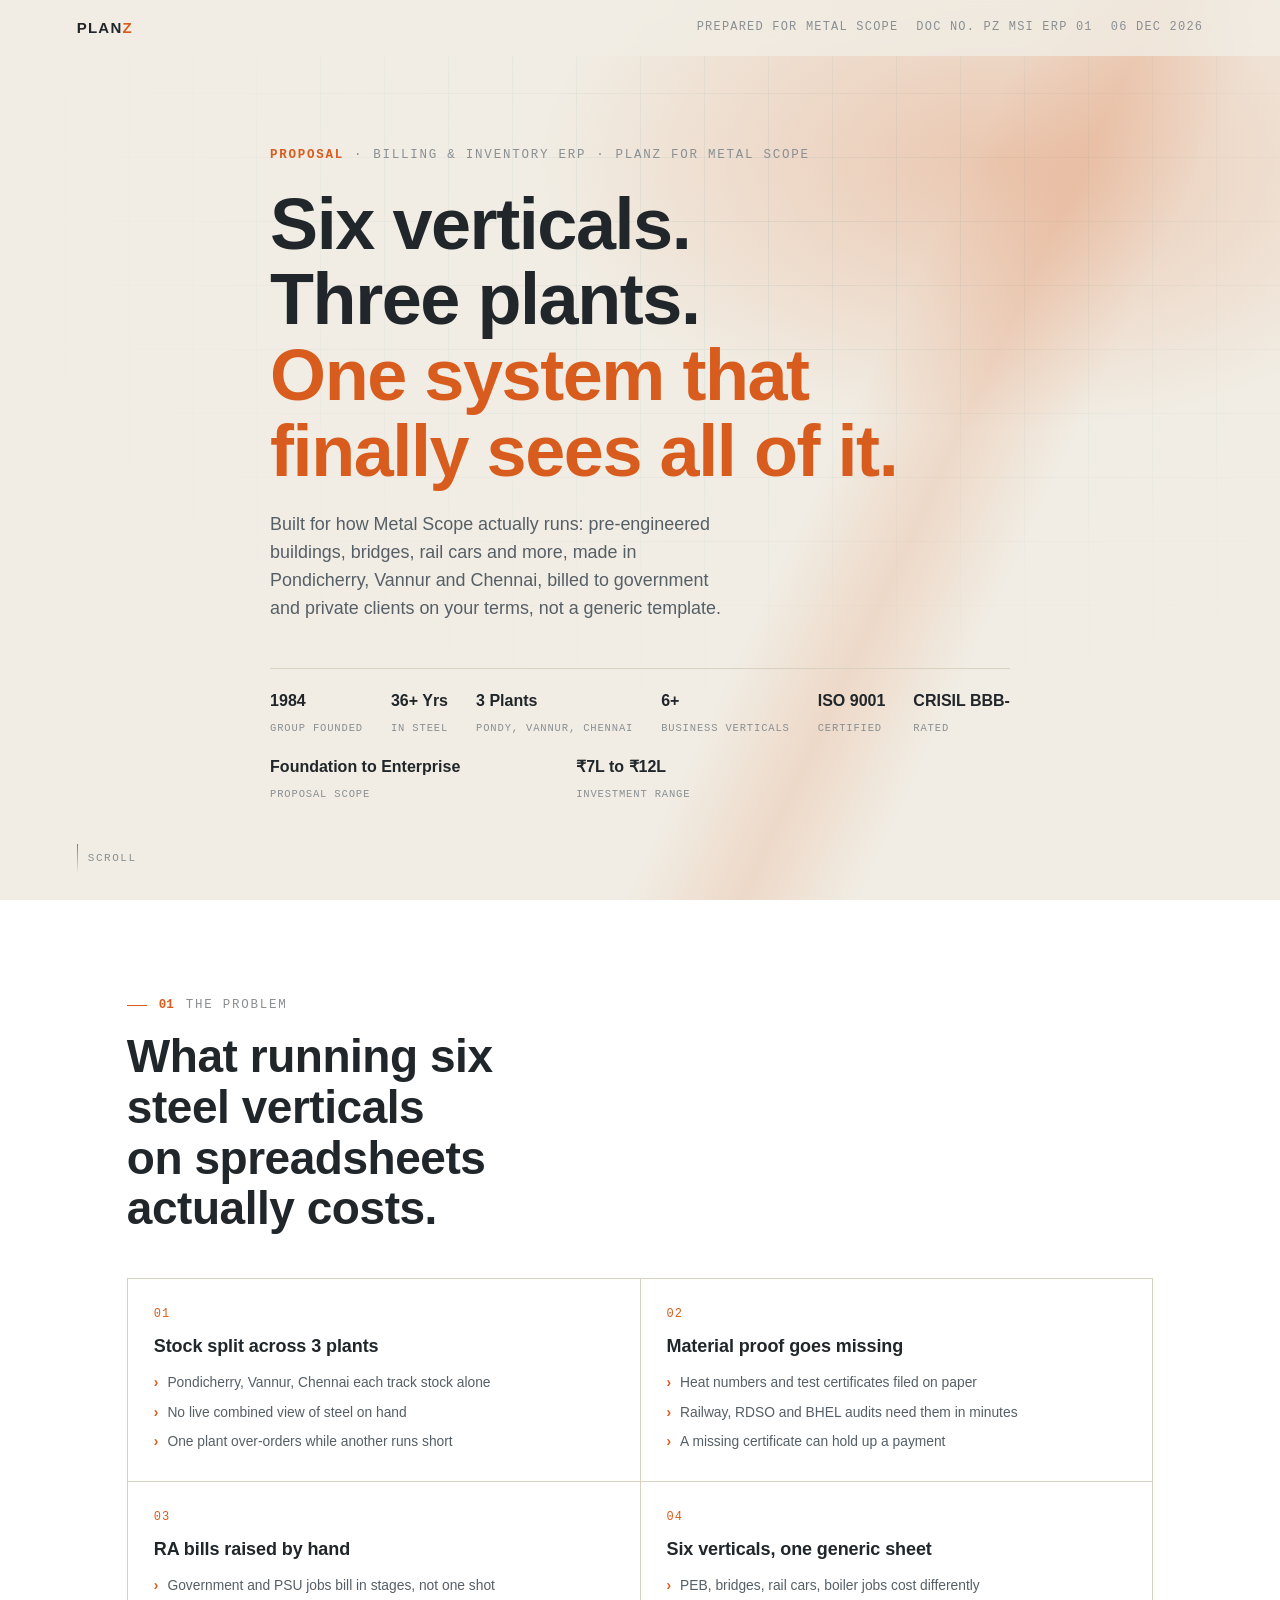
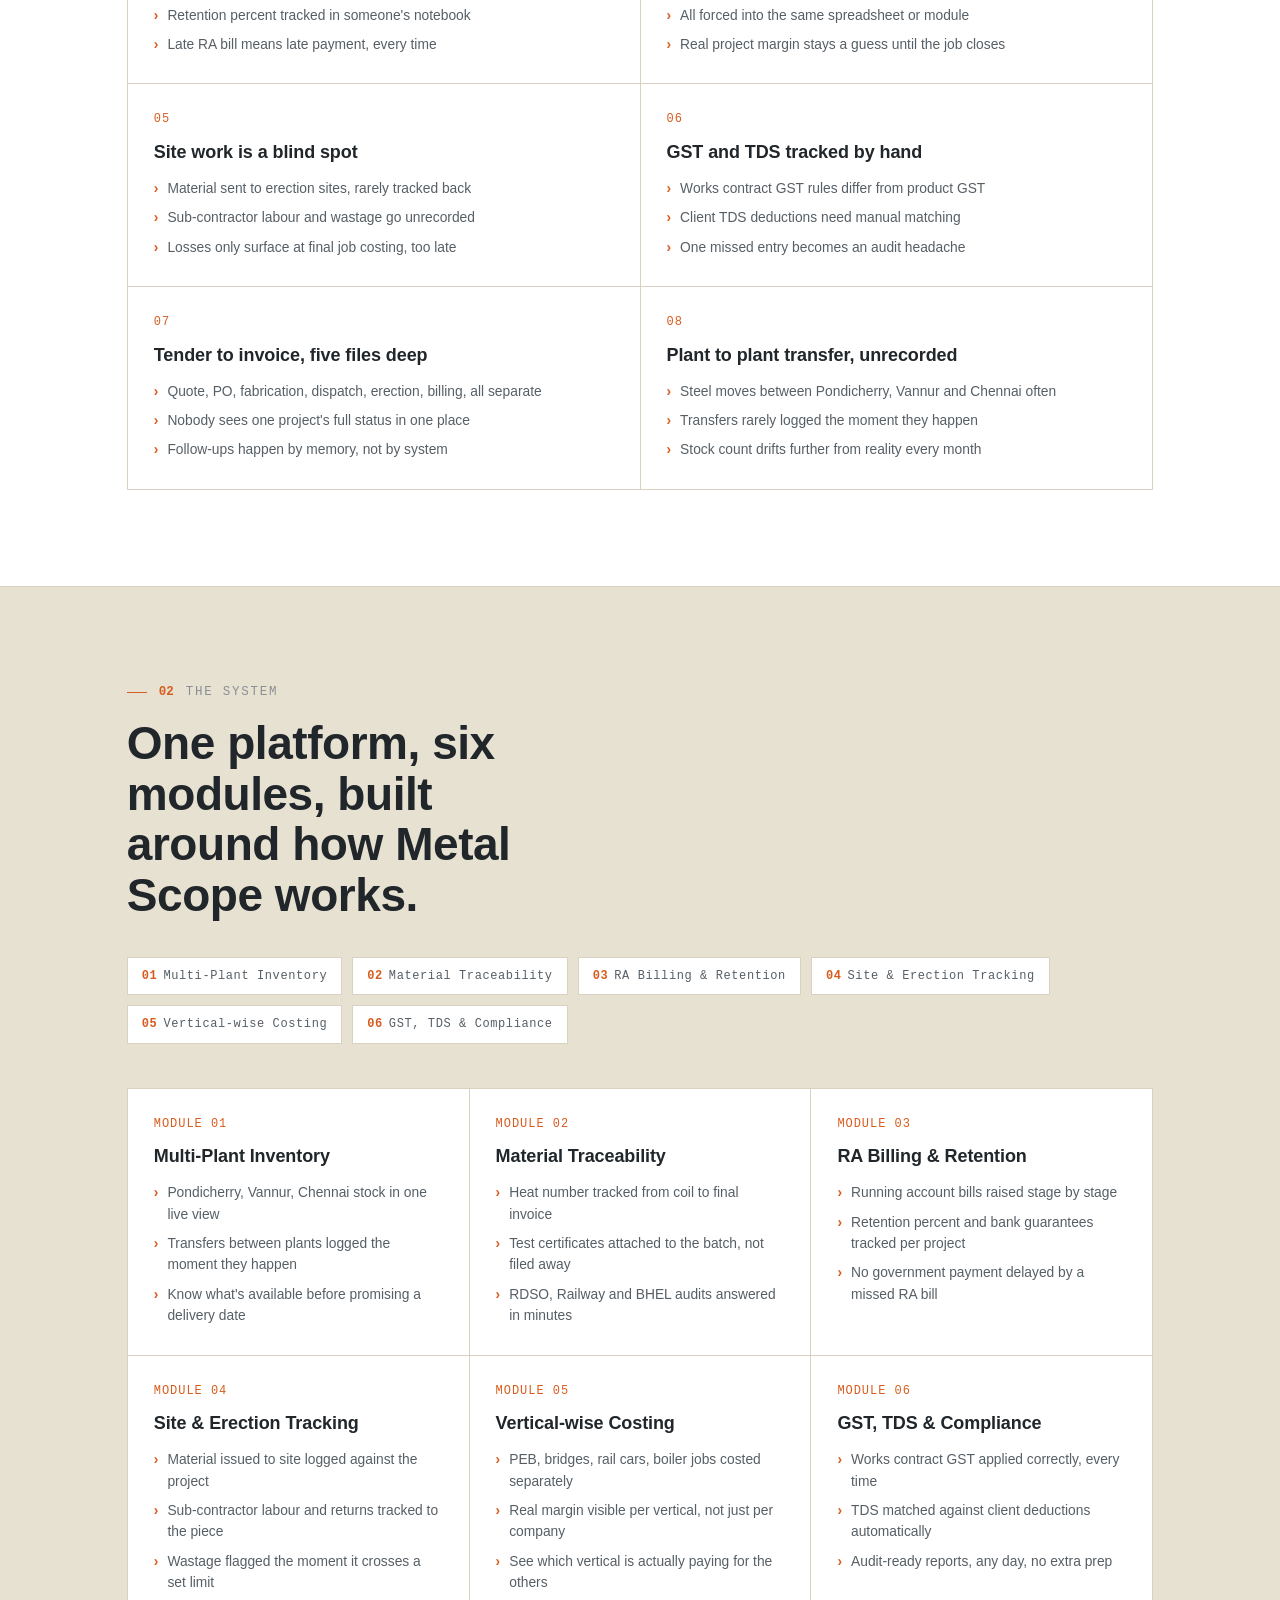
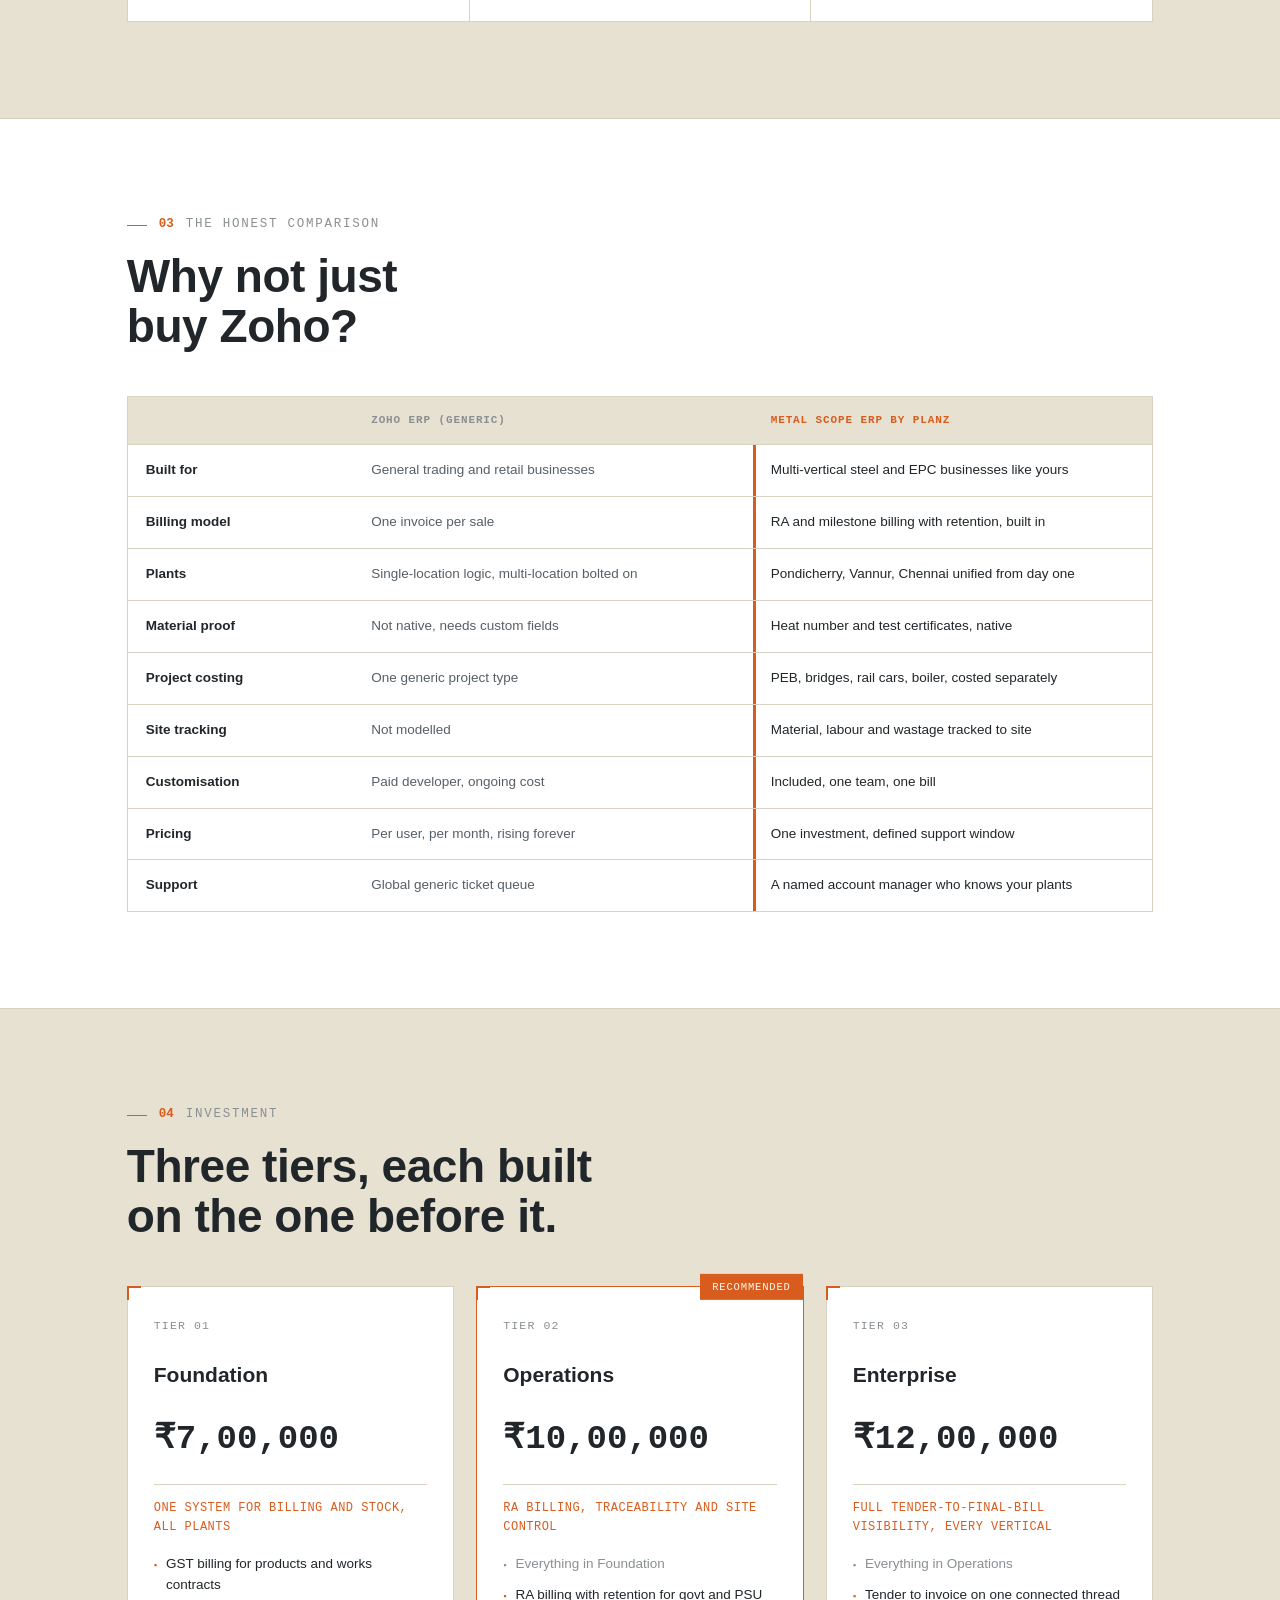
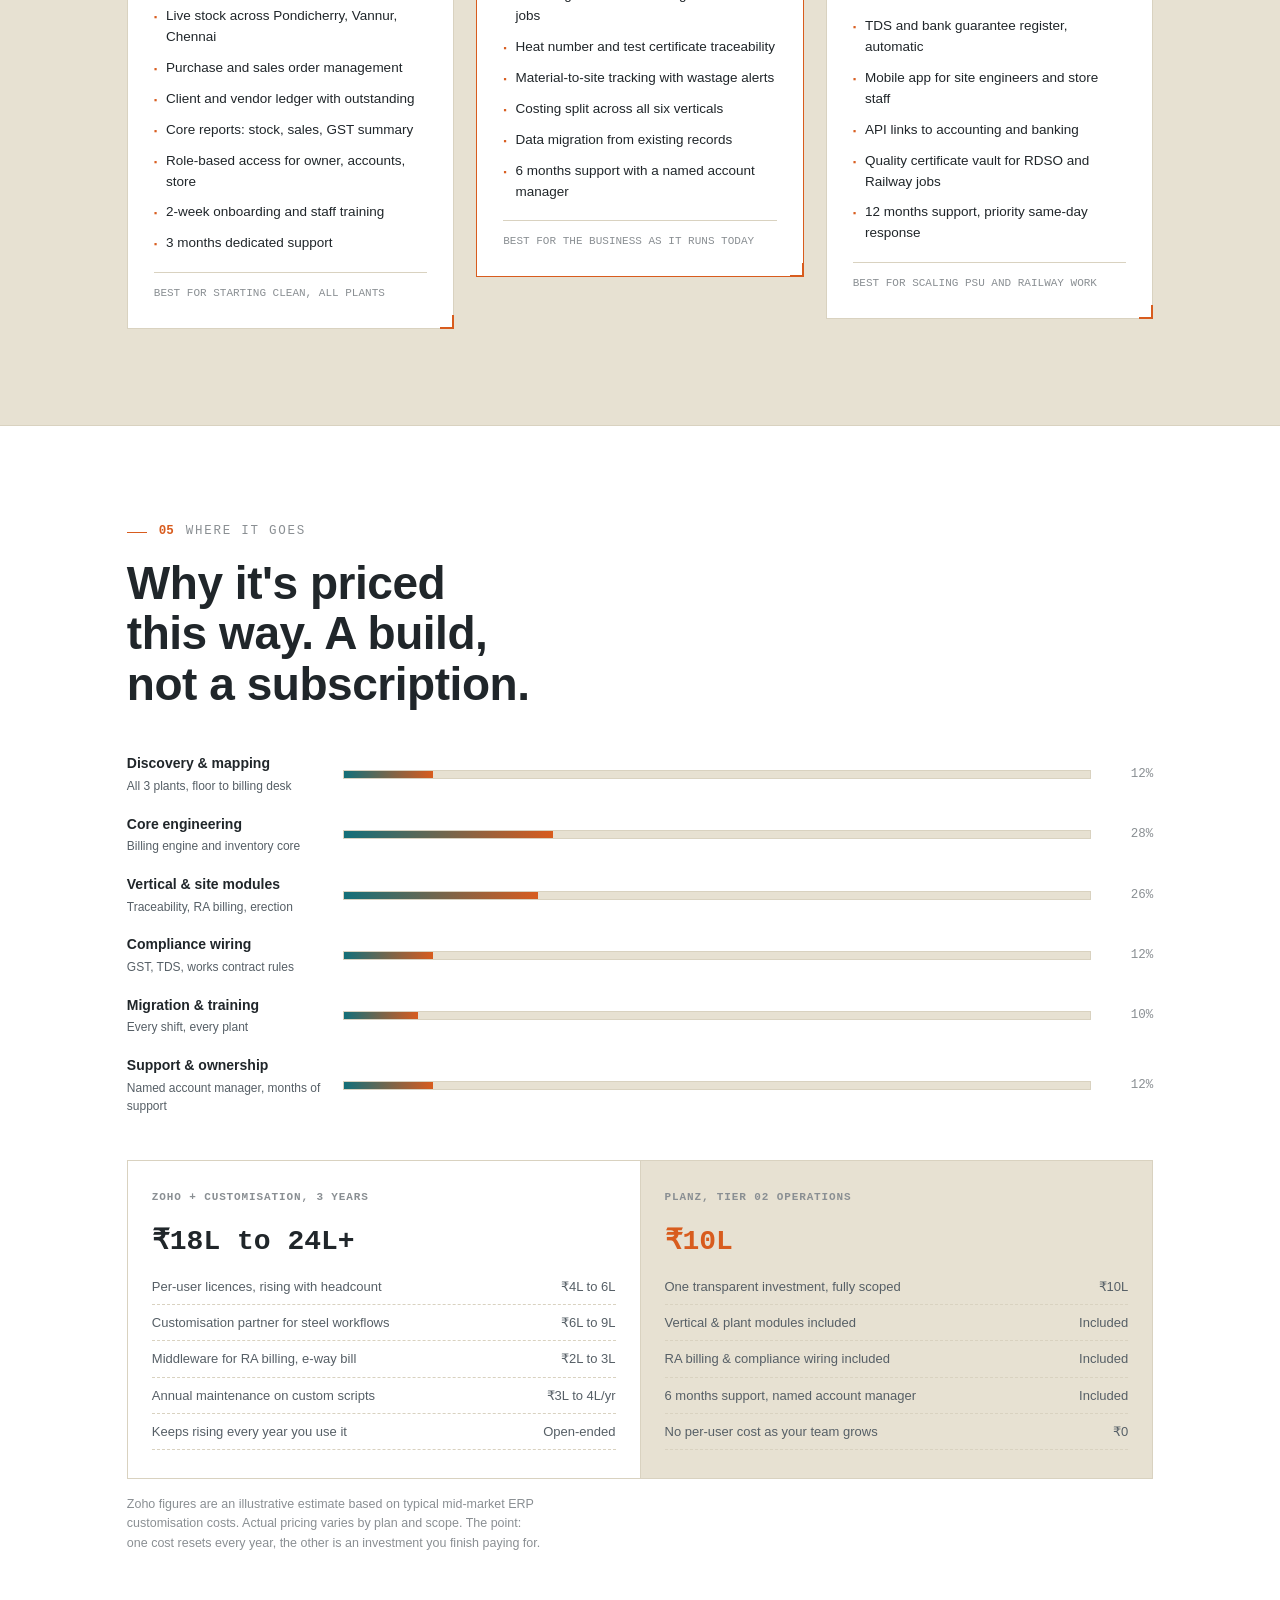
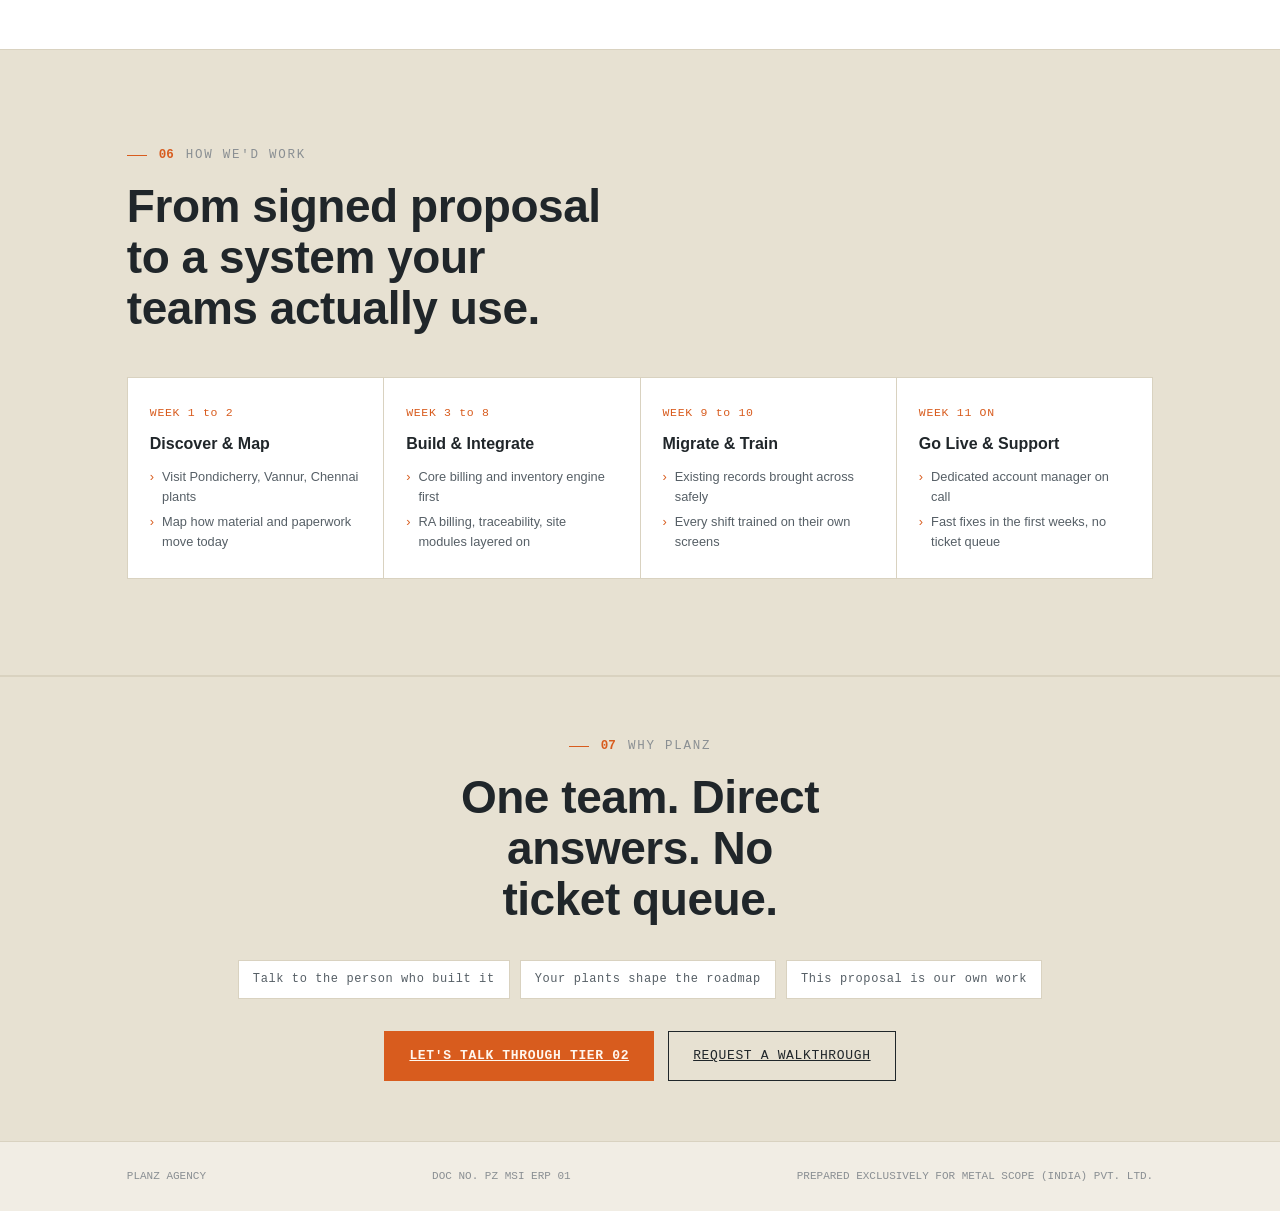
==== index.html @ c4c569ed "Initial commit" ====
<!doctype html>
<html lang="en">
<head>
<meta charset="UTF-8">
<meta name="viewport" content="width=device-width, initial-scale=1.0">
<title>Planz for Metal Scope: ERP Proposal</title>
<meta name="description" content="A billing and inventory ERP proposal for Metal Scope India, prepared by Planz.">
<link rel="icon" type="image/svg+xml" href="favicon.svg">
<link rel="stylesheet" href="css/style.css">
</head>
<body>

<div class="topbar" id="topbar">
  <div class="mark">PLAN<span>Z</span></div>
  <div class="doc">
    <span>PREPARED FOR METAL SCOPE</span>
    <span>DOC NO. PZ MSI ERP 01</span>
    <span id="clock-date"></span>
  </div>
</div>

<!-- ================= HERO ================= -->
<section class="hero">
  <div class="hero-grid" data-parallax="0.12"></div>
  <div class="hero-beam" data-parallax="0.05"></div>
  <div class="wrap hero-inner">
    <div class="hero-tag"><b>PROPOSAL</b><span>&middot;</span><span>BILLING &amp; INVENTORY ERP</span><span>&middot;</span><span>PLANZ FOR METAL SCOPE</span></div>
    <h1>Six verticals. Three plants. <em>One system that finally sees all of it.</em></h1>
    <p class="hero-sub">Built for how Metal Scope actually runs: pre-engineered buildings, bridges, rail cars and more, made in Pondicherry, Vannur and Chennai, billed to government and private clients on your terms, not a generic template.</p>

    <div class="stat-strip" data-reveal>
      <div><b>1984</b><small>Group Founded</small></div>
      <div><b>36+ Yrs</b><small>In Steel</small></div>
      <div><b>3 Plants</b><small>Pondy, Vannur, Chennai</small></div>
      <div><b>6+</b><small>Business Verticals</small></div>
      <div><b>ISO 9001</b><small>Certified</small></div>
      <div><b>CRISIL BBB-</b><small>Rated</small></div>
    </div>
    <div class="stat-strip two" data-reveal>
      <div><b>Foundation to Enterprise</b><small>Proposal Scope</small></div>
      <div><b>&#8377;7L to &#8377;12L</b><small>Investment Range</small></div>
    </div>
  </div>
  <div class="scroll-cue"><span class="line"></span>SCROLL</div>
</section>

<!-- ================= PROBLEMS ================= -->
<section class="band band-raise">
  <div class="wrap">
    <div data-reveal>
      <div class="eyebrow"><span class="en">01</span><span class="el">The problem</span></div>
      <h2 class="h-section">What running six steel verticals on spreadsheets actually costs.</h2>
    </div>

    <div class="card-grid">
      <div class="info-card" data-reveal>
        <div class="ic-num">01</div>
        <h3 class="h-card">Stock split across 3 plants</h3>
        <ul>
          <li>Pondicherry, Vannur, Chennai each track stock alone</li>
          <li>No live combined view of steel on hand</li>
          <li>One plant over-orders while another runs short</li>
        </ul>
      </div>
      <div class="info-card" data-reveal>
        <div class="ic-num">02</div>
        <h3 class="h-card">Material proof goes missing</h3>
        <ul>
          <li>Heat numbers and test certificates filed on paper</li>
          <li>Railway, RDSO and BHEL audits need them in minutes</li>
          <li>A missing certificate can hold up a payment</li>
        </ul>
      </div>
      <div class="info-card" data-reveal>
        <div class="ic-num">03</div>
        <h3 class="h-card">RA bills raised by hand</h3>
        <ul>
          <li>Government and PSU jobs bill in stages, not one shot</li>
          <li>Retention percent tracked in someone's notebook</li>
          <li>Late RA bill means late payment, every time</li>
        </ul>
      </div>
      <div class="info-card" data-reveal>
        <div class="ic-num">04</div>
        <h3 class="h-card">Six verticals, one generic sheet</h3>
        <ul>
          <li>PEB, bridges, rail cars, boiler jobs cost differently</li>
          <li>All forced into the same spreadsheet or module</li>
          <li>Real project margin stays a guess until the job closes</li>
        </ul>
      </div>
      <div class="info-card" data-reveal>
        <div class="ic-num">05</div>
        <h3 class="h-card">Site work is a blind spot</h3>
        <ul>
          <li>Material sent to erection sites, rarely tracked back</li>
          <li>Sub-contractor labour and wastage go unrecorded</li>
          <li>Losses only surface at final job costing, too late</li>
        </ul>
      </div>
      <div class="info-card" data-reveal>
        <div class="ic-num">06</div>
        <h3 class="h-card">GST and TDS tracked by hand</h3>
        <ul>
          <li>Works contract GST rules differ from product GST</li>
          <li>Client TDS deductions need manual matching</li>
          <li>One missed entry becomes an audit headache</li>
        </ul>
      </div>
      <div class="info-card" data-reveal>
        <div class="ic-num">07</div>
        <h3 class="h-card">Tender to invoice, five files deep</h3>
        <ul>
          <li>Quote, PO, fabrication, dispatch, erection, billing, all separate</li>
          <li>Nobody sees one project's full status in one place</li>
          <li>Follow-ups happen by memory, not by system</li>
        </ul>
      </div>
      <div class="info-card" data-reveal>
        <div class="ic-num">08</div>
        <h3 class="h-card">Plant to plant transfer, unrecorded</h3>
        <ul>
          <li>Steel moves between Pondicherry, Vannur and Chennai often</li>
          <li>Transfers rarely logged the moment they happen</li>
          <li>Stock count drifts further from reality every month</li>
        </ul>
      </div>
    </div>
  </div>
</section>

<!-- ================= SYSTEM ================= -->
<section class="band band-plate">
  <div class="wrap">
    <div data-reveal>
      <div class="eyebrow"><span class="en">02</span><span class="el">The system</span></div>
      <h2 class="h-section">One platform, six modules, built around how Metal Scope works.</h2>
    </div>

    <div class="tag-row" data-reveal>
      <div class="tag"><b>01</b>Multi-Plant Inventory</div>
      <div class="tag"><b>02</b>Material Traceability</div>
      <div class="tag"><b>03</b>RA Billing &amp; Retention</div>
      <div class="tag"><b>04</b>Site &amp; Erection Tracking</div>
      <div class="tag"><b>05</b>Vertical-wise Costing</div>
      <div class="tag"><b>06</b>GST, TDS &amp; Compliance</div>
    </div>

    <div class="card-grid three">
      <div class="info-card" data-reveal>
        <div class="ic-num">MODULE 01</div>
        <h3 class="h-card">Multi-Plant Inventory</h3>
        <ul>
          <li>Pondicherry, Vannur, Chennai stock in one live view</li>
          <li>Transfers between plants logged the moment they happen</li>
          <li>Know what's available before promising a delivery date</li>
        </ul>
      </div>
      <div class="info-card" data-reveal>
        <div class="ic-num">MODULE 02</div>
        <h3 class="h-card">Material Traceability</h3>
        <ul>
          <li>Heat number tracked from coil to final invoice</li>
          <li>Test certificates attached to the batch, not filed away</li>
          <li>RDSO, Railway and BHEL audits answered in minutes</li>
        </ul>
      </div>
      <div class="info-card" data-reveal>
        <div class="ic-num">MODULE 03</div>
        <h3 class="h-card">RA Billing &amp; Retention</h3>
        <ul>
          <li>Running account bills raised stage by stage</li>
          <li>Retention percent and bank guarantees tracked per project</li>
          <li>No government payment delayed by a missed RA bill</li>
        </ul>
      </div>
      <div class="info-card" data-reveal>
        <div class="ic-num">MODULE 04</div>
        <h3 class="h-card">Site &amp; Erection Tracking</h3>
        <ul>
          <li>Material issued to site logged against the project</li>
          <li>Sub-contractor labour and returns tracked to the piece</li>
          <li>Wastage flagged the moment it crosses a set limit</li>
        </ul>
      </div>
      <div class="info-card" data-reveal>
        <div class="ic-num">MODULE 05</div>
        <h3 class="h-card">Vertical-wise Costing</h3>
        <ul>
          <li>PEB, bridges, rail cars, boiler jobs costed separately</li>
          <li>Real margin visible per vertical, not just per company</li>
          <li>See which vertical is actually paying for the others</li>
        </ul>
      </div>
      <div class="info-card" data-reveal>
        <div class="ic-num">MODULE 06</div>
        <h3 class="h-card">GST, TDS &amp; Compliance</h3>
        <ul>
          <li>Works contract GST applied correctly, every time</li>
          <li>TDS matched against client deductions automatically</li>
          <li>Audit-ready reports, any day, no extra prep</li>
        </ul>
      </div>
    </div>
  </div>
</section>

<!-- ================= WHY NOT ZOHO ================= -->
<section class="band band-raise">
  <div class="wrap">
    <div data-reveal>
      <div class="eyebrow"><span class="en">03</span><span class="el">The honest comparison</span></div>
      <h2 class="h-section">Why not just buy Zoho?</h2>
    </div>

    <div class="cmp-wrap" data-reveal>
      <table class="cmp">
        <thead><tr><th></th><th>Zoho ERP (Generic)</th><th class="hl">Metal Scope ERP by Planz</th></tr></thead>
        <tbody>
          <tr><th>Built for</th><td>General trading and retail businesses</td><td class="hl">Multi-vertical steel and EPC businesses like yours</td></tr>
          <tr><th>Billing model</th><td>One invoice per sale</td><td class="hl">RA and milestone billing with retention, built in</td></tr>
          <tr><th>Plants</th><td>Single-location logic, multi-location bolted on</td><td class="hl">Pondicherry, Vannur, Chennai unified from day one</td></tr>
          <tr><th>Material proof</th><td>Not native, needs custom fields</td><td class="hl">Heat number and test certificates, native</td></tr>
          <tr><th>Project costing</th><td>One generic project type</td><td class="hl">PEB, bridges, rail cars, boiler, costed separately</td></tr>
          <tr><th>Site tracking</th><td>Not modelled</td><td class="hl">Material, labour and wastage tracked to site</td></tr>
          <tr><th>Customisation</th><td>Paid developer, ongoing cost</td><td class="hl">Included, one team, one bill</td></tr>
          <tr><th>Pricing</th><td>Per user, per month, rising forever</td><td class="hl">One investment, defined support window</td></tr>
          <tr><th>Support</th><td>Global generic ticket queue</td><td class="hl">A named account manager who knows your plants</td></tr>
        </tbody>
      </table>
    </div>
  </div>
</section>

<!-- ================= PRICING ================= -->
<section class="band band-plate">
  <div class="wrap">
    <div data-reveal>
      <div class="eyebrow"><span class="en">04</span><span class="el">Investment</span></div>
      <h2 class="h-section">Three tiers, each built on the one before it.</h2>
    </div>

    <div class="pricing-grid">
      <div class="plan frame" data-reveal>
        <div class="p-eyebrow">TIER 01</div>
        <h3>Foundation</h3>
        <div class="price">&#8377;7,00,000</div>
        <div class="p-for">One system for billing and stock, all plants</div>
        <ul>
          <li>GST billing for products and works contracts</li>
          <li>Live stock across Pondicherry, Vannur, Chennai</li>
          <li>Purchase and sales order management</li>
          <li>Client and vendor ledger with outstanding</li>
          <li>Core reports: stock, sales, GST summary</li>
          <li>Role-based access for owner, accounts, store</li>
          <li>2-week onboarding and staff training</li>
          <li>3 months dedicated support</li>
        </ul>
        <div class="plan-foot">BEST FOR STARTING CLEAN, ALL PLANTS</div>
      </div>

      <div class="plan rec frame" data-reveal>
        <div class="rec-tag">Recommended</div>
        <div class="p-eyebrow">TIER 02</div>
        <h3>Operations</h3>
        <div class="price">&#8377;10,00,000</div>
        <div class="p-for">RA billing, traceability and site control</div>
        <ul>
          <li class="inherit">Everything in Foundation</li>
          <li>RA billing with retention for govt and PSU jobs</li>
          <li>Heat number and test certificate traceability</li>
          <li>Material-to-site tracking with wastage alerts</li>
          <li>Costing split across all six verticals</li>
          <li>Data migration from existing records</li>
          <li>6 months support with a named account manager</li>
        </ul>
        <div class="plan-foot">BEST FOR THE BUSINESS AS IT RUNS TODAY</div>
      </div>

      <div class="plan frame" data-reveal>
        <div class="p-eyebrow">TIER 03</div>
        <h3>Enterprise</h3>
        <div class="price">&#8377;12,00,000</div>
        <div class="p-for">Full tender-to-final-bill visibility, every vertical</div>
        <ul>
          <li class="inherit">Everything in Operations</li>
          <li>Tender to invoice on one connected thread</li>
          <li>TDS and bank guarantee register, automatic</li>
          <li>Mobile app for site engineers and store staff</li>
          <li>API links to accounting and banking</li>
          <li>Quality certificate vault for RDSO and Railway jobs</li>
          <li>12 months support, priority same-day response</li>
        </ul>
        <div class="plan-foot">BEST FOR SCALING PSU AND RAILWAY WORK</div>
      </div>
    </div>
  </div>
</section>

<!-- ================= JUSTIFICATION ================= -->
<section class="band band-raise">
  <div class="wrap">
    <div data-reveal>
      <div class="eyebrow"><span class="en">05</span><span class="el">Where it goes</span></div>
      <h2 class="h-section">Why it's priced this way. A build, not a subscription.</h2>
    </div>

    <div class="breakdown" data-reveal>
      <div class="bd-row"><div class="bd-label">Discovery &amp; mapping<small>All 3 plants, floor to billing desk</small></div><div class="bd-bar"><div class="bd-fill" data-fill="12"></div></div><div class="bd-pct">12%</div></div>
      <div class="bd-row"><div class="bd-label">Core engineering<small>Billing engine and inventory core</small></div><div class="bd-bar"><div class="bd-fill" data-fill="28"></div></div><div class="bd-pct">28%</div></div>
      <div class="bd-row"><div class="bd-label">Vertical &amp; site modules<small>Traceability, RA billing, erection</small></div><div class="bd-bar"><div class="bd-fill" data-fill="26"></div></div><div class="bd-pct">26%</div></div>
      <div class="bd-row"><div class="bd-label">Compliance wiring<small>GST, TDS, works contract rules</small></div><div class="bd-bar"><div class="bd-fill" data-fill="12"></div></div><div class="bd-pct">12%</div></div>
      <div class="bd-row"><div class="bd-label">Migration &amp; training<small>Every shift, every plant</small></div><div class="bd-bar"><div class="bd-fill" data-fill="10"></div></div><div class="bd-pct">10%</div></div>
      <div class="bd-row"><div class="bd-label">Support &amp; ownership<small>Named account manager, months of support</small></div><div class="bd-bar"><div class="bd-fill" data-fill="12"></div></div><div class="bd-pct">12%</div></div>
    </div>

    <div class="tco" data-reveal>
      <div class="tco-col">
        <h4>Zoho + customisation, 3 years</h4>
        <div class="tco-total">&#8377;18L to 24L+</div>
        <ul>
          <li><span>Per-user licences, rising with headcount</span><span class="num">&#8377;4L to 6L</span></li>
          <li><span>Customisation partner for steel workflows</span><span class="num">&#8377;6L to 9L</span></li>
          <li><span>Middleware for RA billing, e-way bill</span><span class="num">&#8377;2L to 3L</span></li>
          <li><span>Annual maintenance on custom scripts</span><span class="num">&#8377;3L to 4L/yr</span></li>
          <li><span>Keeps rising every year you use it</span><span class="num">Open-ended</span></li>
        </ul>
      </div>
      <div class="tco-col accent">
        <h4>Planz, Tier 02 Operations</h4>
        <div class="tco-total">&#8377;10L</div>
        <ul>
          <li><span>One transparent investment, fully scoped</span><span class="num">&#8377;10L</span></li>
          <li><span>Vertical &amp; plant modules included</span><span class="num">Included</span></li>
          <li><span>RA billing &amp; compliance wiring included</span><span class="num">Included</span></li>
          <li><span>6 months support, named account manager</span><span class="num">Included</span></li>
          <li><span>No per-user cost as your team grows</span><span class="num">&#8377;0</span></li>
        </ul>
      </div>
    </div>
    <p class="tco-note" data-reveal>Zoho figures are an illustrative estimate based on typical mid-market ERP customisation costs. Actual pricing varies by plan and scope. The point: one cost resets every year, the other is an investment you finish paying for.</p>
  </div>
</section>

<!-- ================= TIMELINE ================= -->
<section class="band band-plate">
  <div class="wrap">
    <div data-reveal>
      <div class="eyebrow"><span class="en">06</span><span class="el">How we'd work</span></div>
      <h2 class="h-section">From signed proposal to a system your teams actually use.</h2>
    </div>
    <div class="timeline">
      <div class="tl-step" data-reveal>
        <div class="tl-wk">WEEK 1 to 2</div>
        <h4>Discover &amp; Map</h4>
        <ul><li>Visit Pondicherry, Vannur, Chennai plants</li><li>Map how material and paperwork move today</li></ul>
      </div>
      <div class="tl-step" data-reveal>
        <div class="tl-wk">WEEK 3 to 8</div>
        <h4>Build &amp; Integrate</h4>
        <ul><li>Core billing and inventory engine first</li><li>RA billing, traceability, site modules layered on</li></ul>
      </div>
      <div class="tl-step" data-reveal>
        <div class="tl-wk">WEEK 9 to 10</div>
        <h4>Migrate &amp; Train</h4>
        <ul><li>Existing records brought across safely</li><li>Every shift trained on their own screens</li></ul>
      </div>
      <div class="tl-step" data-reveal>
        <div class="tl-wk">WEEK 11 ON</div>
        <h4>Go Live &amp; Support</h4>
        <ul><li>Dedicated account manager on call</li><li>Fast fixes in the first weeks, no ticket queue</li></ul>
      </div>
    </div>
  </div>
</section>

<!-- ================= CTA / FOOTER ================= -->
<footer>
  <div class="cta-bar">
    <div class="wrap" data-reveal style="padding-left:0;padding-right:0;">
      <div class="eyebrow" style="justify-content:center;"><span class="en">07</span><span class="el">Why Planz</span></div>
      <h2 class="h-section">One team. Direct answers. No ticket queue.</h2>
      <div class="tag-row">
        <div class="tag">Talk to the person who built it</div>
        <div class="tag">Your plants shape the roadmap</div>
        <div class="tag">This proposal is our own work</div>
      </div>
      <div class="cta-row">
        <a class="btn primary" href="mailto:hello@planzagency.com">Let's talk through Tier 02</a>
        <a class="btn ghost" href="mailto:hello@planzagency.com">Request a walkthrough</a>
      </div>
    </div>
  </div>
  <div class="foot-bottom">
    <span>PLANZ AGENCY</span>
    <span>DOC NO. PZ MSI ERP 01</span>
    <span>PREPARED EXCLUSIVELY FOR METAL SCOPE (INDIA) PVT. LTD.</span>
  </div>
</footer>

<script src="js/main.js"></script>
</body>
</html>
---- css/style.css ----
:root{
  --bg:#f1ede4;
  --bg-raise:#ffffff;
  --bg-plate:#e7e1d2;
  --ink:#20262a;
  --ink-dim:#565f66;
  --ink-faint:#8a8f93;
  --line:#d9d2c0;
  --accent:#d85c1e;
  --accent-ink:#fff7ef;
  --blue:#136f79;
  --font-sans: ui-sans-serif, "Segoe UI", "Helvetica Neue", Arial, sans-serif;
  --font-mono: ui-monospace, "Cascadia Code", "SFMono-Regular", Consolas, "Liberation Mono", monospace;
  color-scheme: light;
}
@media (prefers-color-scheme: dark){
  :root{
    --bg:#12161a; --bg-raise:#181e23; --bg-plate:#1e262b;
    --ink:#eae7df; --ink-dim:#98a2aa; --ink-faint:#5c656c;
    --line:#2b3238; --accent:#ff7a34; --accent-ink:#1a0f08; --blue:#4fb8c4;
    color-scheme: dark;
  }
}
:root[data-theme="dark"]{
  --bg:#12161a; --bg-raise:#181e23; --bg-plate:#1e262b;
  --ink:#eae7df; --ink-dim:#98a2aa; --ink-faint:#5c656c;
  --line:#2b3238; --accent:#ff7a34; --accent-ink:#1a0f08; --blue:#4fb8c4;
  color-scheme: dark;
}
:root[data-theme="light"]{
  --bg:#f1ede4; --bg-raise:#ffffff; --bg-plate:#e7e1d2;
  --ink:#20262a; --ink-dim:#565f66; --ink-faint:#8a8f93;
  --line:#d9d2c0; --accent:#d85c1e; --accent-ink:#fff7ef; --blue:#136f79;
  color-scheme: light;
}

*,*::before,*::after{ box-sizing:border-box; }
html{ scroll-behavior:smooth; }
@media (prefers-reduced-motion: reduce){ html{ scroll-behavior:auto; } }
body{
  margin:0; background:var(--bg); color:var(--ink); font-family:var(--font-sans);
  font-size:16px; line-height:1.55; -webkit-font-smoothing:antialiased; overflow-x:hidden;
}
img,svg{ display:block; max-width:100%; }
a{ color:inherit; }
h1,h2,h3,h4,p{ margin:0; text-wrap:balance; }
ul{ margin:0; padding:0; list-style:none; }
.wrap{ max-width:1180px; margin:0 auto; padding-left:6vw; padding-right:6vw; }
@media (max-width:640px){ .wrap{ padding-left:22px; padding-right:22px; } }

.eyebrow{ display:flex; align-items:center; gap:12px; }
.eyebrow::before{ content:""; width:20px; height:1px; background:var(--accent); display:inline-block; flex:none; }
.eyebrow .en{ font-family:var(--font-mono); font-size:12.5px; color:var(--accent); font-weight:700; }
.eyebrow .el{ font-family:var(--font-mono); font-size:12.5px; letter-spacing:.14em; text-transform:uppercase; color:var(--ink-faint); }

h2.h-section{ font-size:clamp(28px,4vw,46px); font-weight:800; letter-spacing:-0.01em; line-height:1.1; margin-top:16px; max-width:20ch; }
h3.h-card{ font-size:18px; font-weight:800; letter-spacing:-0.005em; line-height:1.28; }

[data-reveal]{
  opacity:0; transform:translateY(24px);
  transition:opacity .7s cubic-bezier(.16,.8,.24,1), transform .7s cubic-bezier(.16,.8,.24,1);
  transition-delay:var(--delay,0ms);
}
[data-reveal].is-visible{ opacity:1; transform:translateY(0); }
@media (prefers-reduced-motion: reduce){ [data-reveal]{ opacity:1; transform:none; transition:none; } }

.frame{ position:relative; }
.frame::before,.frame::after{ content:""; position:absolute; width:14px; height:14px; pointer-events:none; }
.frame::before{ top:-1px; left:-1px; border-top:2px solid var(--accent); border-left:2px solid var(--accent); }
.frame::after{ bottom:-1px; right:-1px; border-bottom:2px solid var(--accent); border-right:2px solid var(--accent); }

/* ============ HEADER ============ */
.topbar{
  position:fixed; top:0; left:0; right:0; z-index:50;
  display:flex; align-items:center; justify-content:space-between; padding:16px 6vw;
  font-family:var(--font-mono); font-size:12px; letter-spacing:.1em; text-transform:uppercase;
  background:color-mix(in srgb, var(--bg) 78%, transparent); backdrop-filter:blur(10px);
  border-bottom:1px solid transparent; transition:border-color .3s;
}
.topbar.scrolled{ border-bottom-color:var(--line); }
.topbar .mark{ font-weight:800; font-family:var(--font-sans); font-size:15px; }
.topbar .mark span{ color:var(--accent); }
.topbar .doc{ color:var(--ink-faint); display:flex; gap:18px; }
@media (max-width:760px){ .topbar .doc{ display:none; } }

/* ============ HERO ============ */
.hero{
  position:relative; min-height:100svh; display:flex; flex-direction:column; justify-content:center; overflow:hidden;
  background:radial-gradient(ellipse 60% 50% at 78% 18%, color-mix(in srgb, var(--accent) 26%, transparent), transparent 60%), var(--bg);
}
.hero-grid{
  position:absolute; inset:-10% -10%;
  background-image:
    repeating-linear-gradient(0deg, color-mix(in srgb, var(--blue) 22%, transparent) 0 1px, transparent 1px 64px),
    repeating-linear-gradient(90deg, color-mix(in srgb, var(--blue) 22%, transparent) 0 1px, transparent 1px 64px);
  opacity:.35; mask-image:radial-gradient(ellipse 70% 60% at 60% 30%, black, transparent 75%);
}
.hero-beam{
  position:absolute; right:-10%; top:-15%; width:70%; height:140%;
  background:linear-gradient(115deg, transparent 40%, color-mix(in srgb, var(--accent) 14%, transparent) 48%, transparent 56%);
}
.hero-inner{ position:relative; z-index:2; padding-top:110px; padding-bottom:60px; }
.hero-tag{
  font-family:var(--font-mono); font-size:12.5px; letter-spacing:.14em; text-transform:uppercase;
  color:var(--ink-faint); display:flex; gap:10px; flex-wrap:wrap; margin-bottom:22px;
}
.hero-tag b{ color:var(--accent); font-weight:700; }
.hero h1{ font-size:clamp(34px,6vw,72px); font-weight:900; letter-spacing:-0.02em; line-height:1.05; max-width:17ch; }
.hero h1 em{ font-style:normal; color:var(--accent); }
.hero-sub{ margin-top:22px; max-width:52ch; font-size:clamp(15px,1.4vw,18px); color:var(--ink-dim); }

.stat-strip{ margin-top:46px; display:grid; grid-template-columns:repeat(6,auto); gap:28px; border-top:1px solid var(--line); padding-top:20px; }
.stat-strip.two{ grid-template-columns:repeat(4,auto); margin-top:16px; border-top:none; padding-top:0; }
@media (max-width:900px){ .stat-strip{ grid-template-columns:repeat(3,auto); row-gap:20px; } .stat-strip.two{ grid-template-columns:repeat(2,auto); } }
@media (max-width:520px){ .stat-strip{ grid-template-columns:repeat(2,auto); } }
.stat-strip div b{ display:block; font-family:var(--font-sans); font-size:16px; font-weight:800; color:var(--ink); }
.stat-strip div small{ font-family:var(--font-mono); font-size:10.5px; letter-spacing:.08em; text-transform:uppercase; color:var(--ink-faint); }

.scroll-cue{
  position:absolute; bottom:26px; left:6vw; z-index:2; font-family:var(--font-mono); font-size:11px;
  letter-spacing:.14em; text-transform:uppercase; color:var(--ink-faint); display:flex; align-items:center; gap:10px;
}
.scroll-cue .line{ width:1px; height:30px; background:linear-gradient(var(--accent), transparent); animation:cue 2.2s ease-in-out infinite; }
@keyframes cue{ 0%,100%{ transform:scaleY(1); opacity:.5;} 50%{ transform:scaleY(1.3); opacity:1;} }
@media (prefers-reduced-motion: reduce){ .scroll-cue .line{ animation:none; } }

/* ============ SECTION SHELLS ============ */
section{ position:relative; }
.band{ padding:96px 0; }
@media (max-width:760px){ .band{ padding:66px 0; } }
.band-raise{ background:var(--bg-raise); }
.band-plate{ background:var(--bg-plate); border-top:1px solid var(--line); border-bottom:1px solid var(--line); }

/* ============ CARD GRIDS (problems + modules) ============ */
.card-grid{ margin-top:44px; display:grid; grid-template-columns:repeat(2,1fr); gap:1px; background:var(--line); border:1px solid var(--line); }
.card-grid.three{ grid-template-columns:repeat(3,1fr); }
@media (max-width:900px){ .card-grid.three{ grid-template-columns:repeat(2,1fr); } }
@media (max-width:640px){ .card-grid, .card-grid.three{ grid-template-columns:1fr; } }
.info-card{ background:var(--bg-raise); padding:26px 26px 28px; display:flex; flex-direction:column; gap:12px; }
.info-card .ic-num{ font-family:var(--font-mono); font-size:12px; color:var(--accent); letter-spacing:.08em; }
.info-card ul{ display:flex; flex-direction:column; gap:8px; margin-top:2px; }
.info-card li{ font-size:13.8px; color:var(--ink-dim); display:flex; gap:9px; }
.info-card li::before{ content:"\203A"; color:var(--accent); font-weight:700; flex:none; }

/* ============ TAG ROW ============ */
.tag-row{ margin-top:36px; display:flex; flex-wrap:wrap; gap:10px; }
.tag{
  font-family:var(--font-mono); font-size:12px; letter-spacing:.05em; padding:9px 14px;
  border:1px solid var(--line); background:var(--bg-raise); color:var(--ink-dim);
}
.tag b{ color:var(--accent); margin-right:6px; }

/* ============ COMPARISON TABLE ============ */
.cmp-wrap{ margin-top:44px; overflow-x:auto; border:1px solid var(--line); }
table.cmp{ width:100%; border-collapse:collapse; min-width:680px; background:var(--bg-raise); }
table.cmp th, table.cmp td{ padding:15px 18px; text-align:left; border-bottom:1px solid var(--line); vertical-align:top; }
table.cmp thead th{
  font-family:var(--font-mono); font-size:11px; letter-spacing:.08em; text-transform:uppercase;
  color:var(--ink-faint); background:var(--bg-plate);
}
table.cmp thead th.hl{ color:var(--accent); }
table.cmp tbody th{ font-size:13.5px; font-weight:700; color:var(--ink); width:22%; }
table.cmp td{ font-size:13.5px; color:var(--ink-dim); width:39%; }
table.cmp td.hl{ color:var(--ink); position:relative; }
table.cmp td.hl::before{ content:""; position:absolute; left:0; top:0; bottom:0; width:3px; background:var(--accent); }
table.cmp tbody tr:last-child th, table.cmp tbody tr:last-child td{ border-bottom:none; }

/* ============ PRICING ============ */
.pricing-grid{ margin-top:44px; display:grid; grid-template-columns:repeat(3,1fr); gap:22px; align-items:start; }
@media (max-width:980px){ .pricing-grid{ grid-template-columns:1fr; } }
.plan{ background:var(--bg-raise); border:1px solid var(--line); padding:30px 26px 26px; display:flex; flex-direction:column; gap:18px; position:relative; }
.plan.rec{ border-color:var(--accent); }
.plan.rec .rec-tag{
  position:absolute; top:0; right:0; transform:translateY(-50%); background:var(--accent); color:var(--accent-ink);
  font-family:var(--font-mono); font-size:10.5px; letter-spacing:.08em; text-transform:uppercase; padding:5px 12px;
}
.plan .p-eyebrow{ font-family:var(--font-mono); font-size:11.5px; letter-spacing:.1em; text-transform:uppercase; color:var(--ink-faint); }
.plan h3{ font-size:21px; font-weight:800; margin-top:6px; }
.plan .price{ font-family:var(--font-mono); font-size:clamp(28px,3vw,34px); font-weight:700; margin-top:4px; }
.plan .p-for{
  font-family:var(--font-mono); font-size:12px; letter-spacing:.04em; color:var(--accent);
  border-top:1px solid var(--line); padding-top:14px; text-transform:uppercase;
}
.plan ul{ display:flex; flex-direction:column; gap:10px; flex:1; }
.plan li{ font-size:13.5px; color:var(--ink); display:flex; gap:9px; align-items:flex-start; }
.plan li::before{ content:"\25AA"; color:var(--accent); flex:none; font-size:9px; margin-top:5px; }
.plan li.inherit{ color:var(--ink-faint); }
.plan li.inherit::before{ color:var(--ink-faint); }
.plan-foot{ font-family:var(--font-mono); font-size:11px; color:var(--ink-faint); border-top:1px solid var(--line); padding-top:12px; }

/* ============ BREAKDOWN BARS ============ */
.breakdown{ margin-top:44px; display:flex; flex-direction:column; gap:18px; }
.bd-row{ display:grid; grid-template-columns:200px 1fr 46px; gap:16px; align-items:center; }
@media (max-width:700px){ .bd-row{ grid-template-columns:1fr 40px; } .bd-label{ grid-column:1/3; } }
.bd-label{ font-size:14px; font-weight:700; }
.bd-label small{ display:block; font-weight:400; color:var(--ink-dim); font-size:12px; margin-top:2px; }
.bd-bar{ height:9px; background:var(--bg-plate); border:1px solid var(--line); position:relative; overflow:hidden; }
.bd-fill{ position:absolute; inset:0; width:0%; background:linear-gradient(90deg, var(--blue), var(--accent)); transition:width 1.1s cubic-bezier(.16,.8,.24,1); }
.bd-pct{ font-family:var(--font-mono); font-size:12.5px; color:var(--ink-faint); text-align:right; }

/* ============ TCO ============ */
.tco{ margin-top:44px; display:grid; grid-template-columns:1fr 1fr; gap:1px; background:var(--line); border:1px solid var(--line); }
@media (max-width:760px){ .tco{ grid-template-columns:1fr; } }
.tco-col{ background:var(--bg-raise); padding:28px 24px; display:flex; flex-direction:column; gap:14px; }
.tco-col.accent{ background:var(--bg-plate); }
.tco-col h4{ font-family:var(--font-mono); font-size:11px; letter-spacing:.08em; text-transform:uppercase; color:var(--ink-faint); }
.tco-col .tco-total{ font-family:var(--font-mono); font-size:28px; font-weight:700; }
.tco-col.accent .tco-total{ color:var(--accent); }
.tco-col li{ font-size:13px; color:var(--ink-dim); display:flex; justify-content:space-between; gap:12px; border-bottom:1px dashed var(--line); padding-bottom:7px; }
.tco-col ul{ display:flex; flex-direction:column; gap:8px; }
.tco-note{ margin-top:16px; font-size:12.5px; color:var(--ink-faint); max-width:80ch; }

/* ============ TIMELINE ============ */
.timeline{ margin-top:44px; display:grid; grid-template-columns:repeat(4,1fr); gap:1px; background:var(--line); border:1px solid var(--line); }
@media (max-width:860px){ .timeline{ grid-template-columns:1fr 1fr; } }
@media (max-width:560px){ .timeline{ grid-template-columns:1fr; } }
.tl-step{ background:var(--bg-raise); padding:26px 22px; display:flex; flex-direction:column; gap:10px; }
.tl-step .tl-wk{ font-family:var(--font-mono); font-size:11.5px; color:var(--accent); letter-spacing:.06em; }
.tl-step h4{ font-size:16px; font-weight:800; }
.tl-step li{ font-size:12.8px; color:var(--ink-dim); display:flex; gap:8px; }
.tl-step li::before{ content:"\203A"; color:var(--accent); flex:none; }
.tl-step ul{ display:flex; flex-direction:column; gap:6px; }

/* ============ FOOTER / CTA ============ */
footer{ padding:0; border-top:1px solid var(--line); }
.cta-bar{ padding:60px 0; text-align:center; background:var(--bg-plate); border-bottom:1px solid var(--line); }
.cta-bar h2{ max-width:16ch; margin:16px auto 0; }
.cta-bar .tag-row{ justify-content:center; }
.cta-row{ margin-top:32px; display:flex; gap:14px; flex-wrap:wrap; justify-content:center; }
.btn{ font-family:var(--font-mono); font-size:13px; letter-spacing:.05em; text-transform:uppercase; padding:14px 24px; border:1px solid var(--ink); display:inline-flex; gap:10px; align-items:center; }
.btn.primary{ background:var(--accent); border-color:var(--accent); color:var(--accent-ink); font-weight:700; }
.btn.ghost{ color:var(--ink); }
.foot-bottom{
  max-width:1180px; margin:0 auto; padding:26px 6vw; display:flex; justify-content:space-between; flex-wrap:wrap; gap:10px;
  font-family:var(--font-mono); font-size:11px; color:var(--ink-faint);
}
@media (max-width:640px){ .foot-bottom{ padding:26px 22px; } }

::selection{ background:var(--accent); color:var(--accent-ink); }
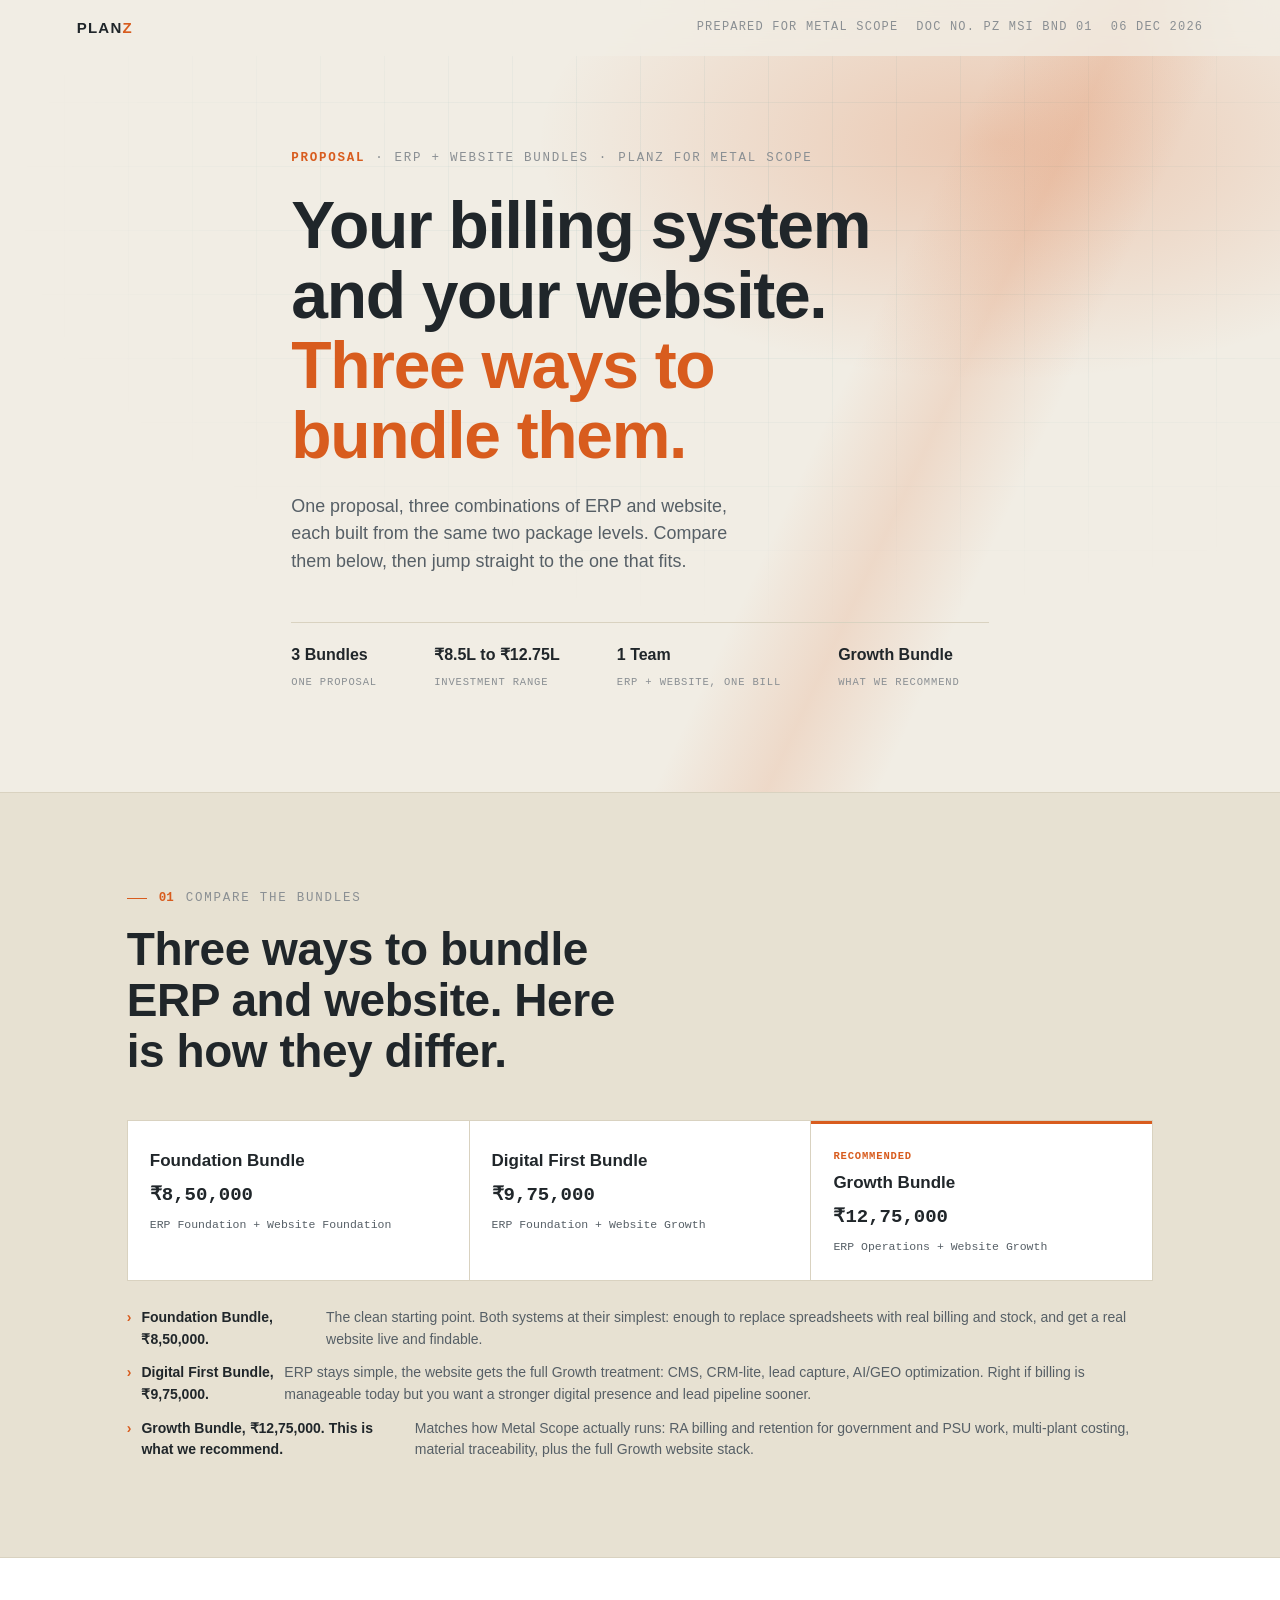
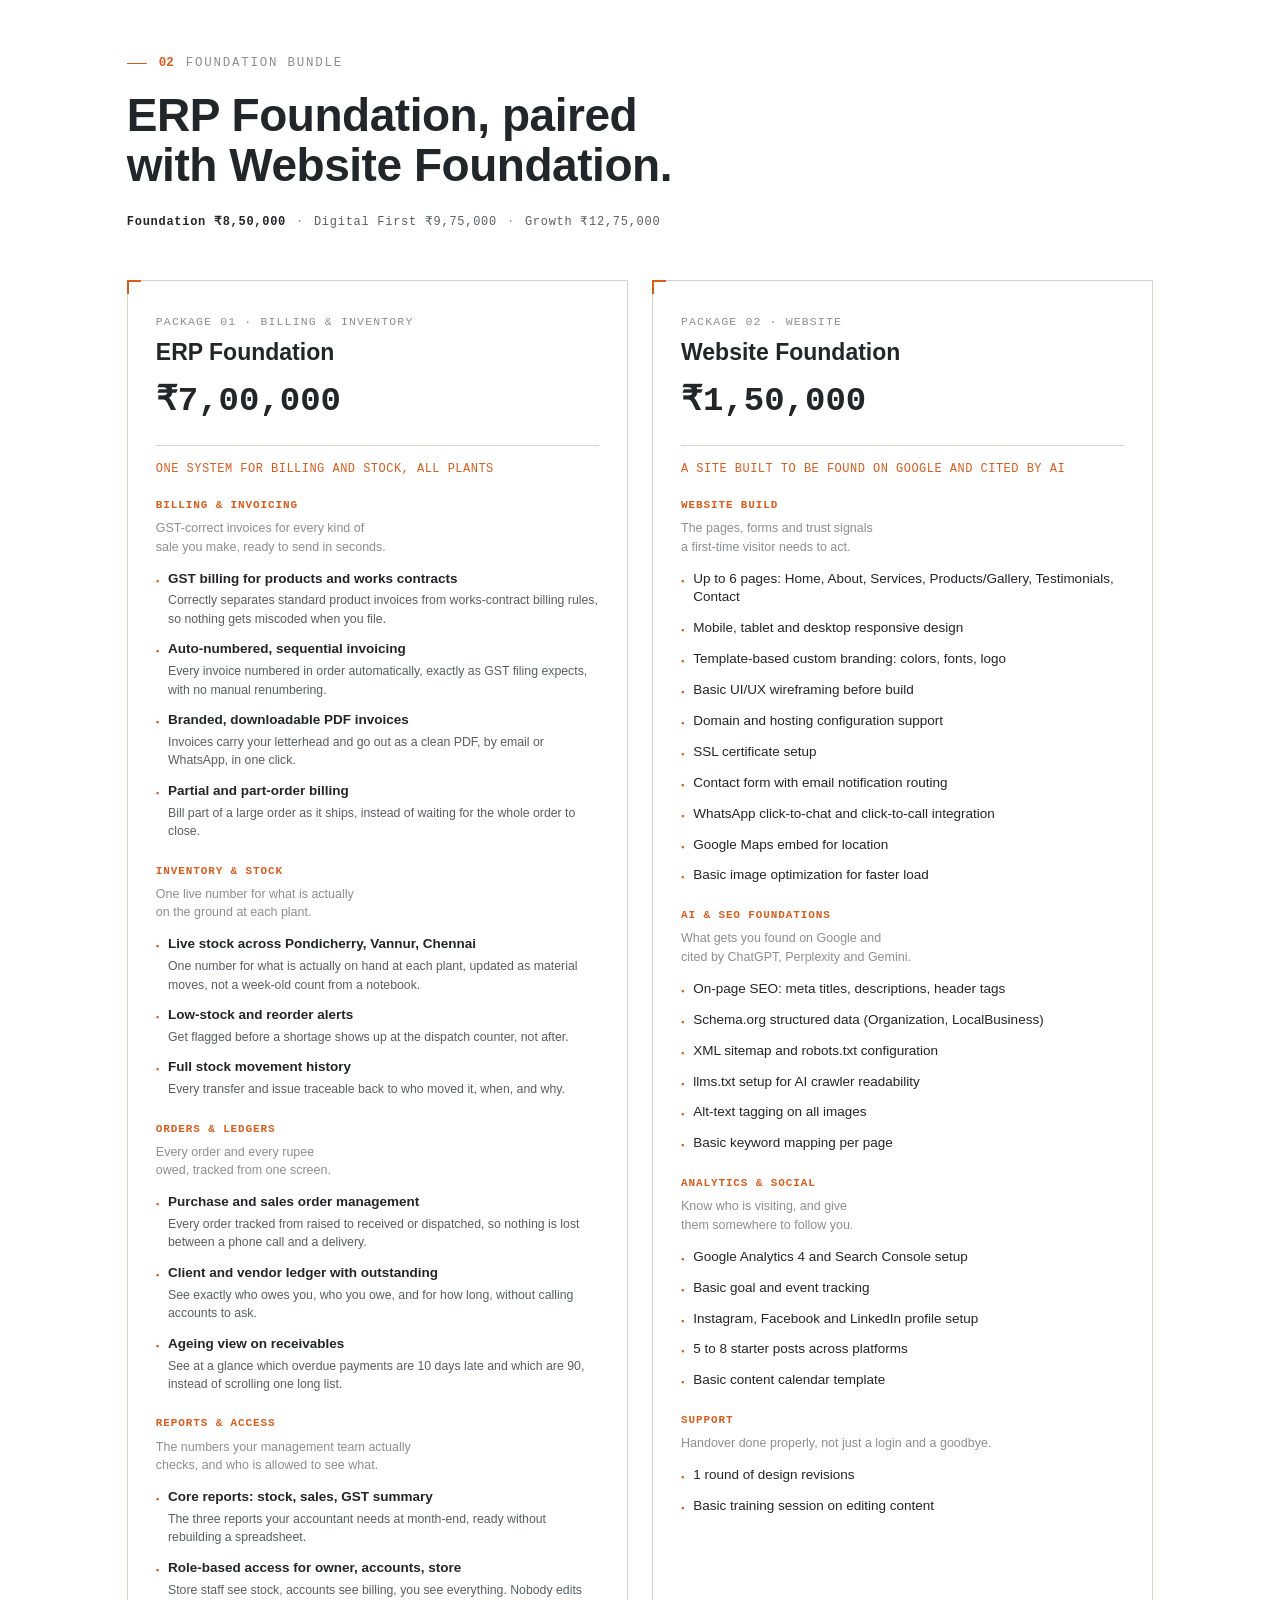
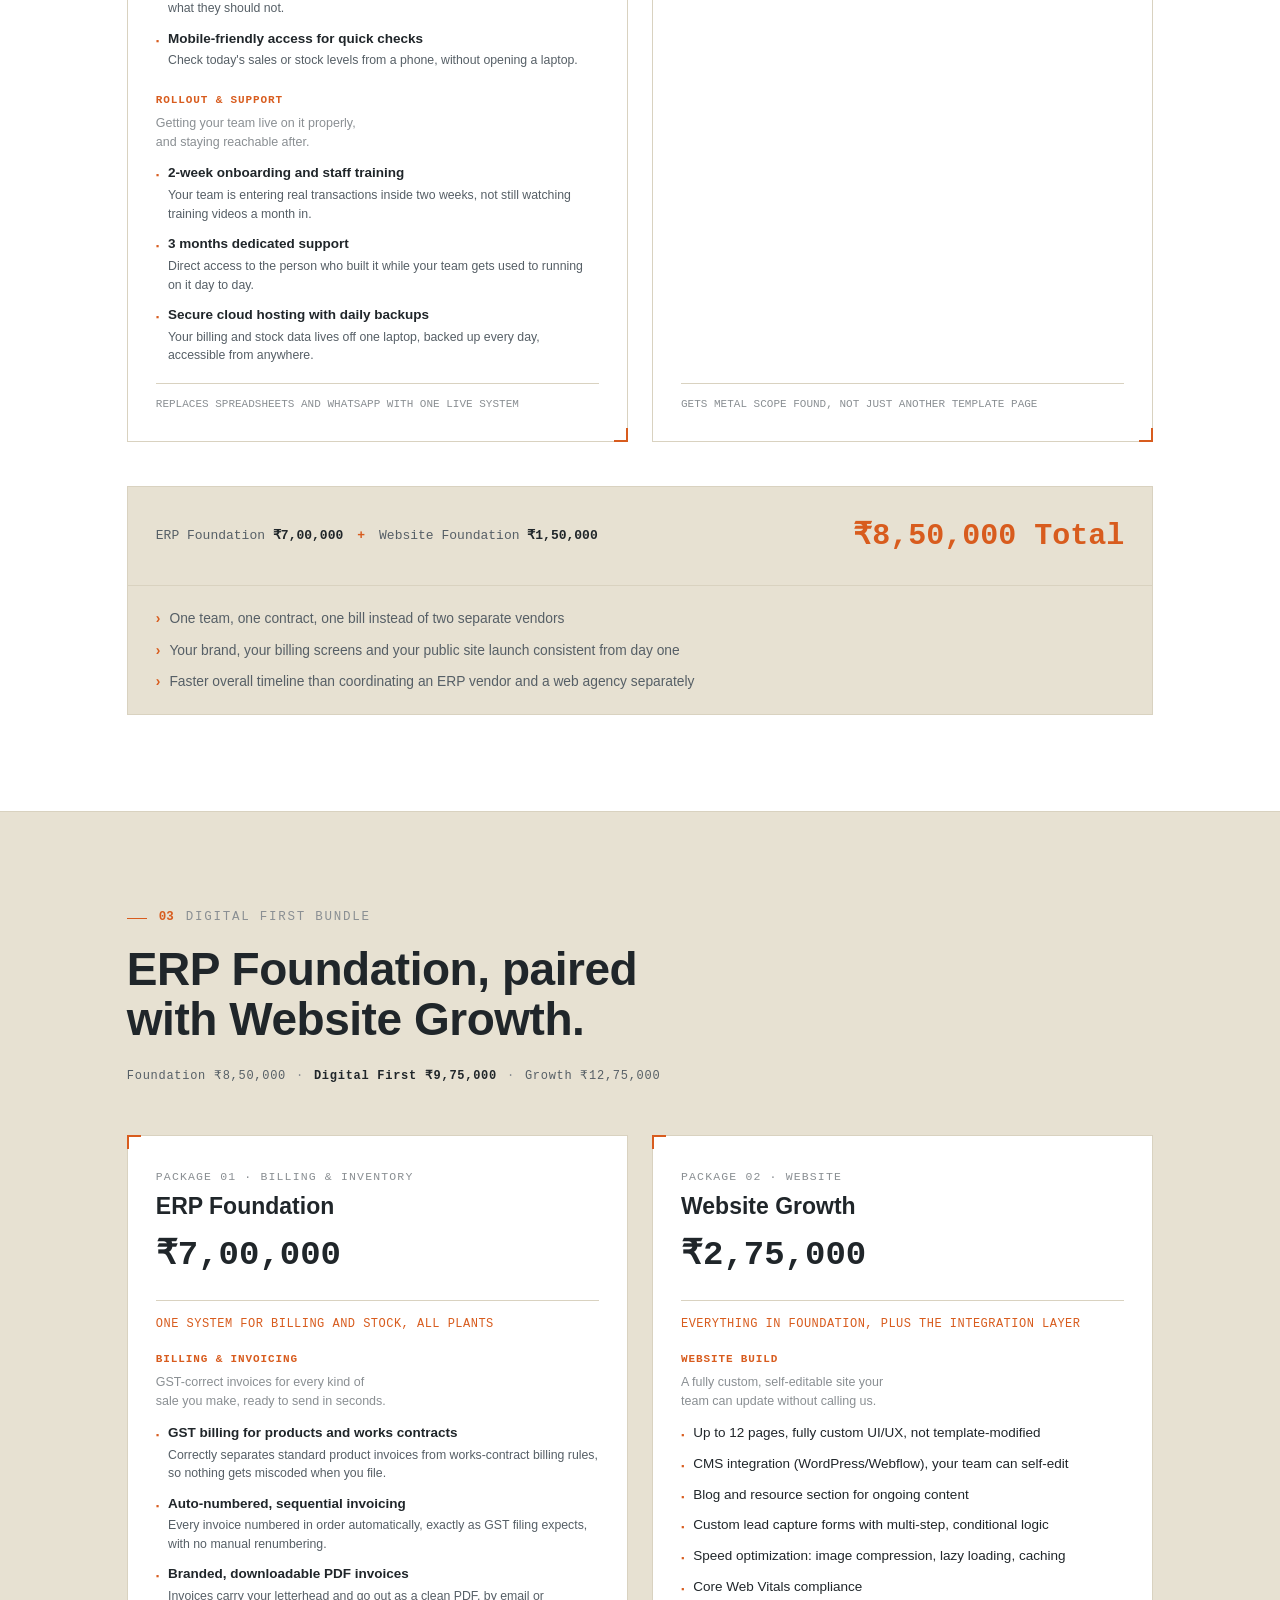
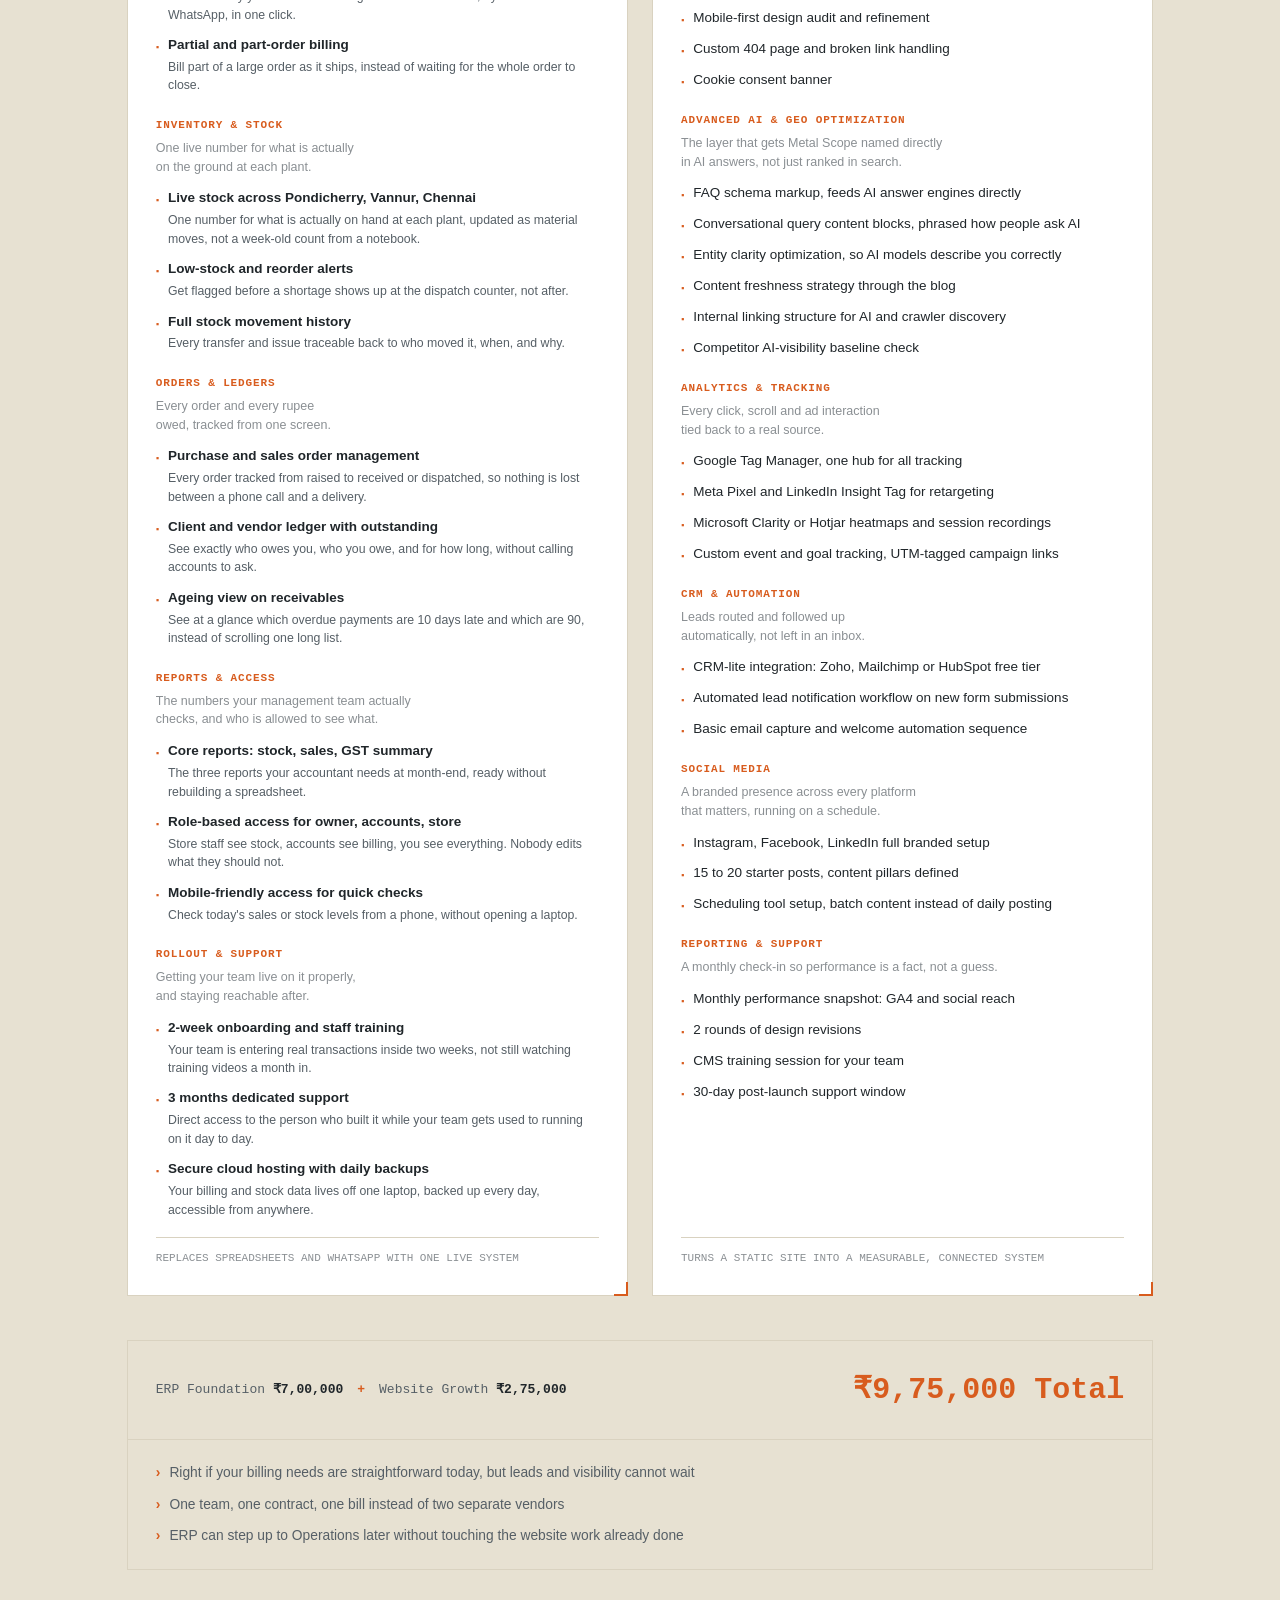
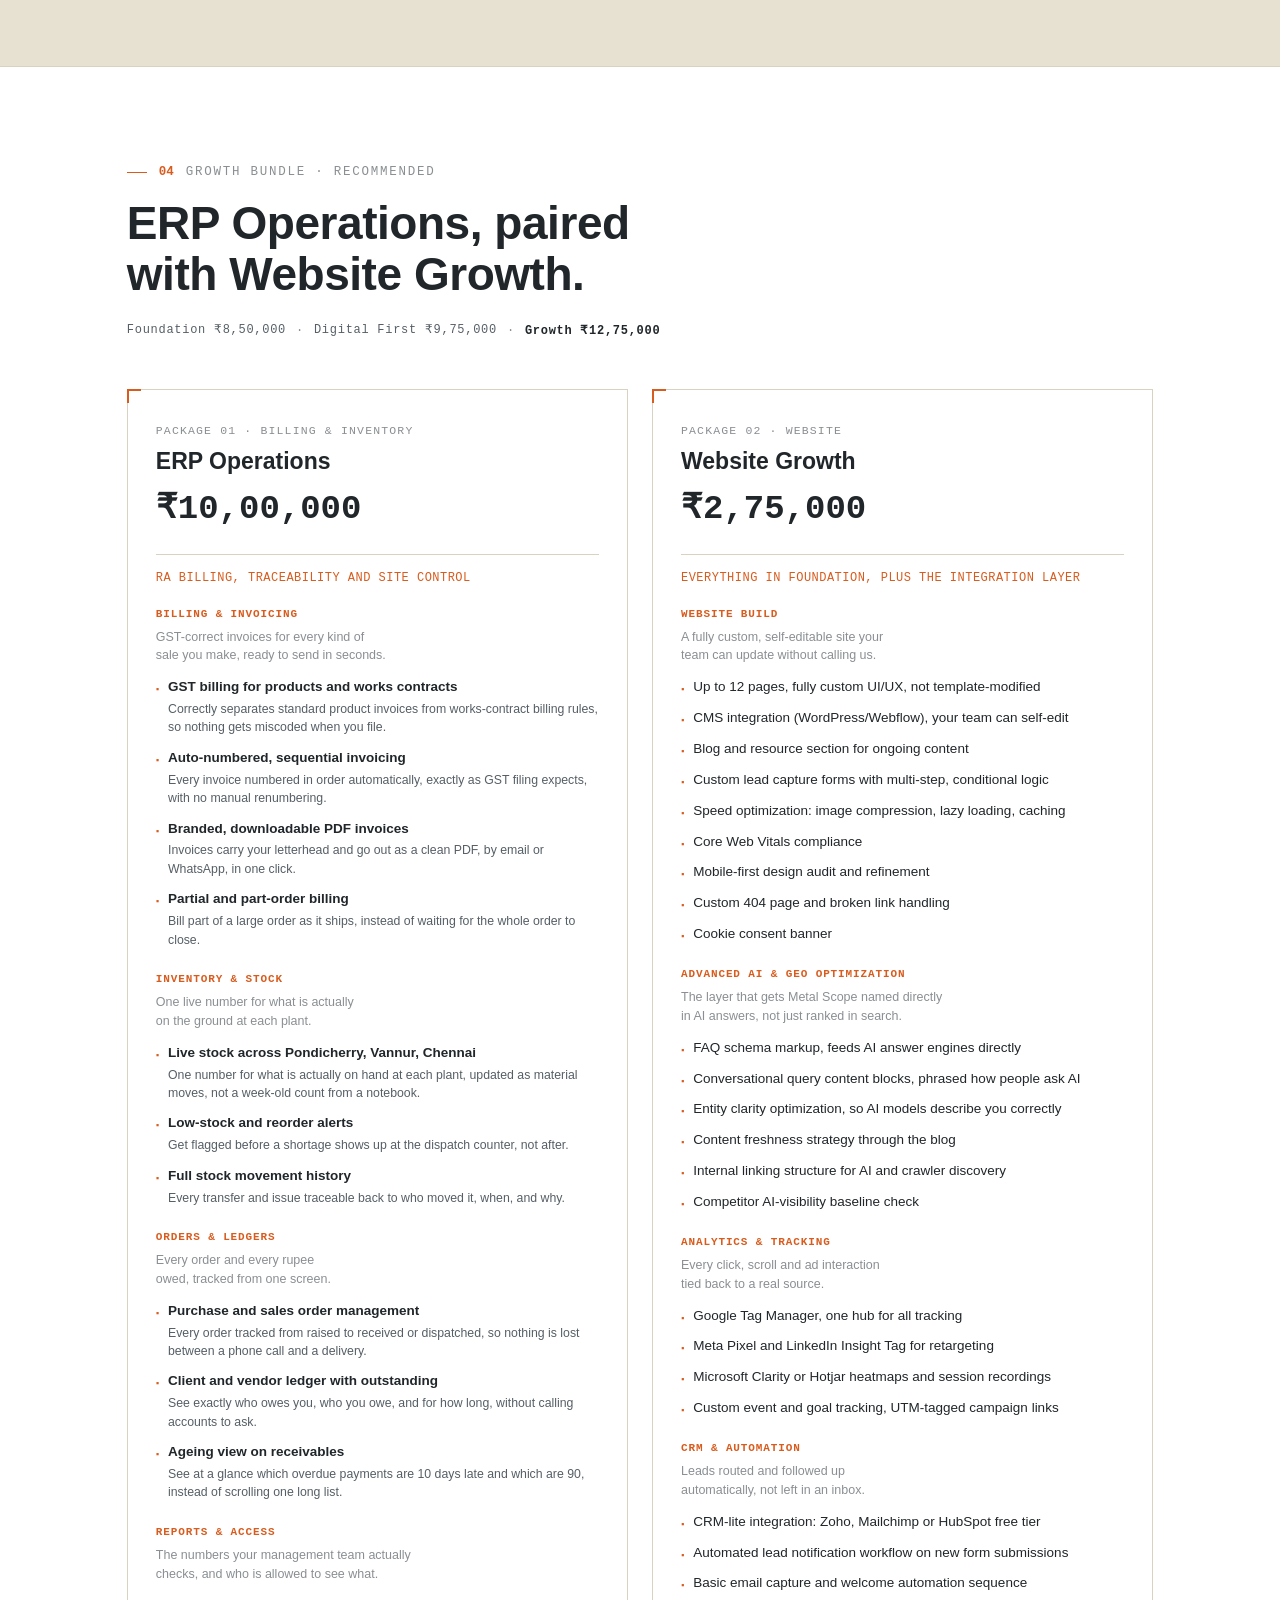
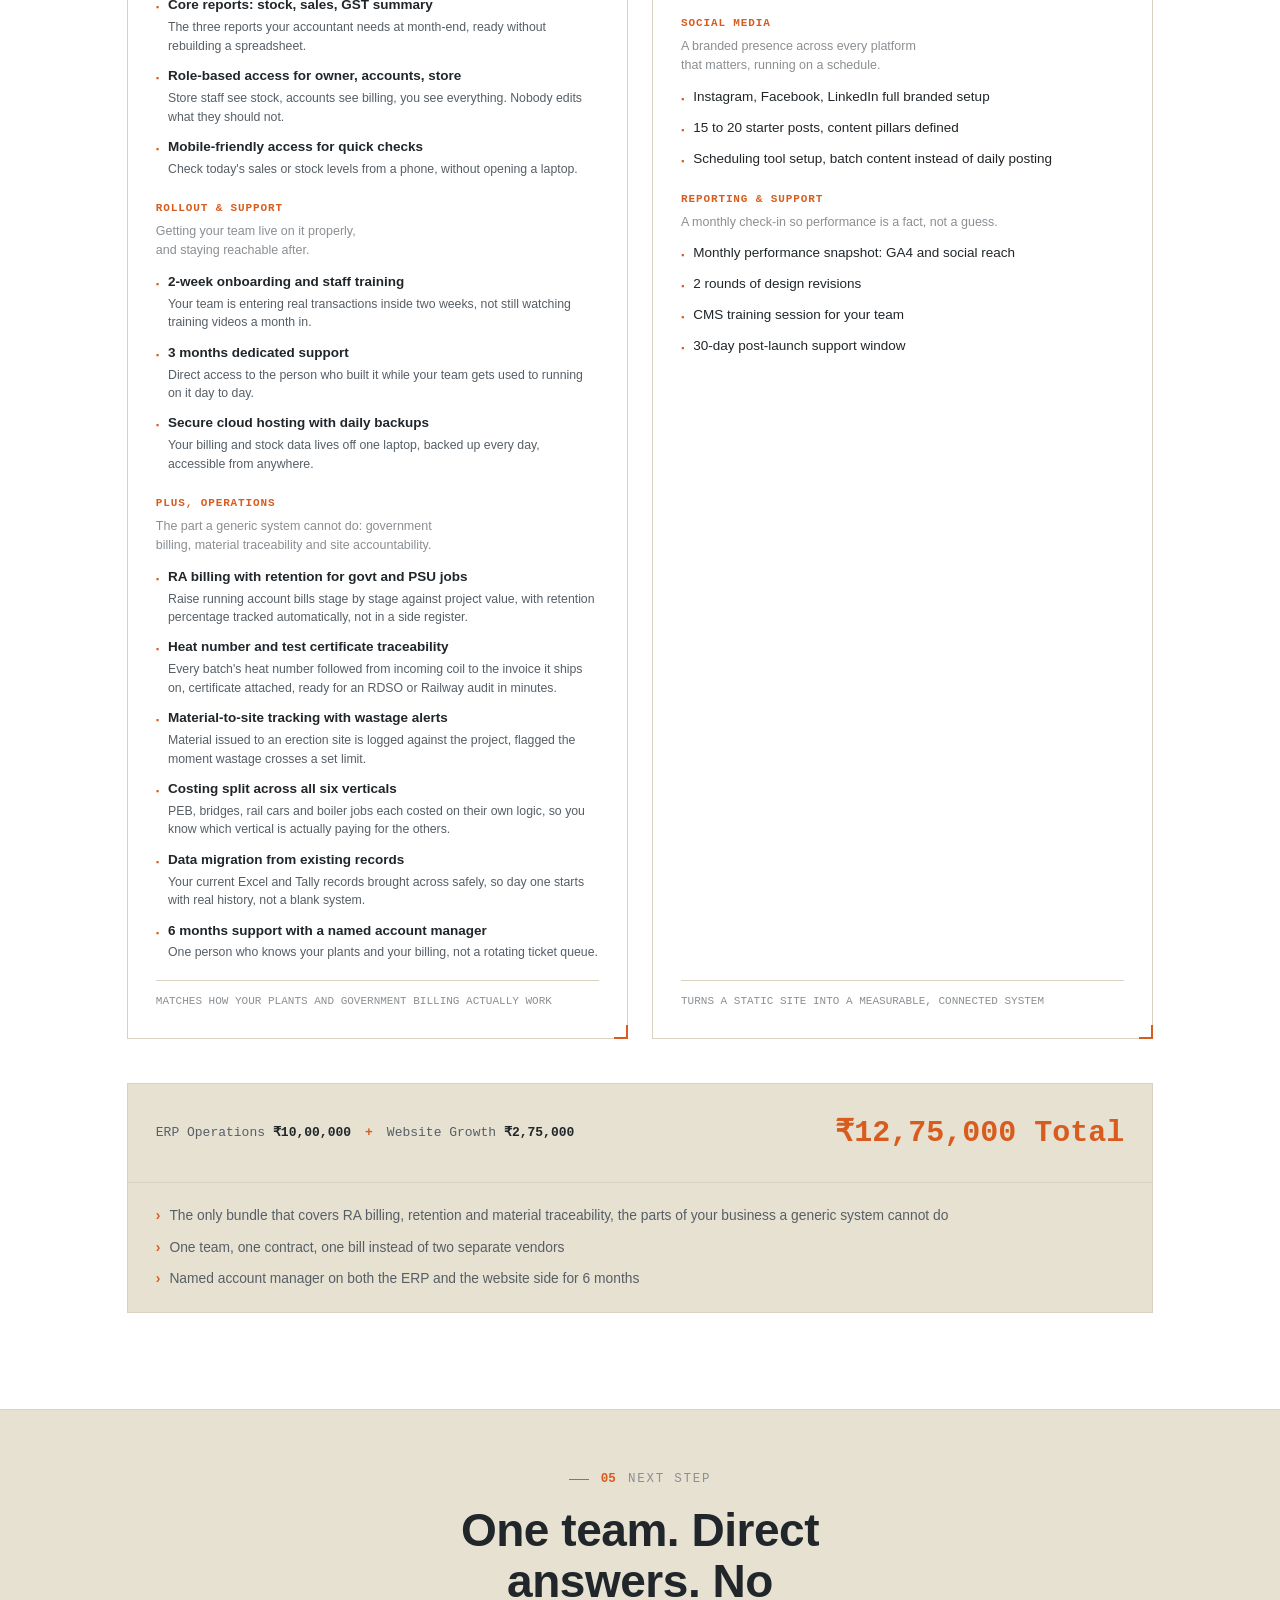
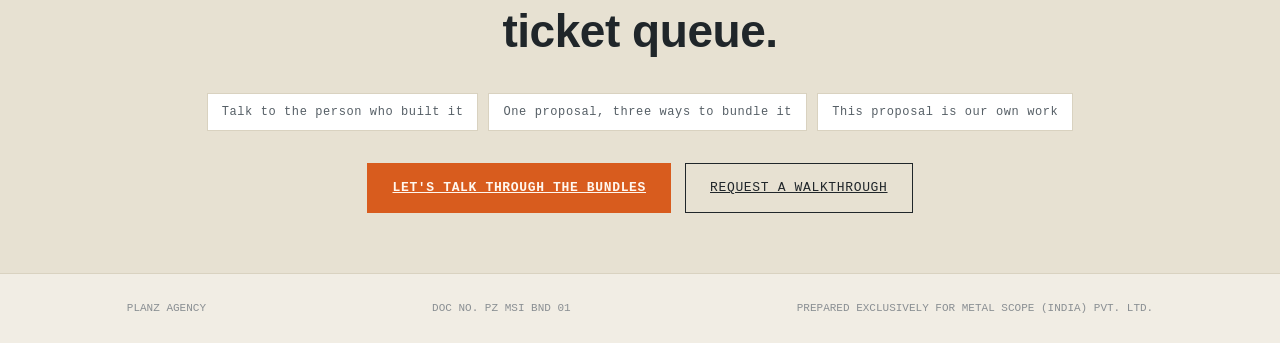
==== commit 2c26767f: "." ====
--- a/index.html
+++ b/index.html
@@ -1,12 +1,214 @@
 <!doctype html>
-<html lang="en">
+<html lang="en" data-theme="light">
 <head>
 <meta charset="UTF-8">
 <meta name="viewport" content="width=device-width, initial-scale=1.0">
-<title>Planz for Metal Scope: ERP Proposal</title>
-<meta name="description" content="A billing and inventory ERP proposal for Metal Scope India, prepared by Planz.">
+<title>Planz for Metal Scope: ERP + Website Bundle Proposal</title>
+<meta name="description" content="Three ways to bundle an ERP and a website for Metal Scope India, prepared by Planz.">
 <link rel="icon" type="image/svg+xml" href="favicon.svg">
-<link rel="stylesheet" href="css/style.css">
+<style>
+:root{
+  --bg:#f1ede4; --bg-raise:#ffffff; --bg-plate:#e7e1d2;
+  --ink:#20262a; --ink-dim:#565f66; --ink-faint:#8a8f93;
+  --line:#d9d2c0; --accent:#d85c1e; --accent-ink:#fff7ef; --blue:#136f79;
+  --font-sans: ui-sans-serif, "Segoe UI", "Helvetica Neue", Arial, sans-serif;
+  --font-mono: ui-monospace, "Cascadia Code", "SFMono-Regular", Consolas, "Liberation Mono", monospace;
+  color-scheme: light;
+}
+@media (prefers-color-scheme: dark){
+  :root{
+    --bg:#12161a; --bg-raise:#181e23; --bg-plate:#1e262b;
+    --ink:#eae7df; --ink-dim:#98a2aa; --ink-faint:#5c656c;
+    --line:#2b3238; --accent:#ff7a34; --accent-ink:#1a0f08; --blue:#4fb8c4;
+    color-scheme: dark;
+  }
+}
+:root[data-theme="dark"]{
+  --bg:#12161a; --bg-raise:#181e23; --bg-plate:#1e262b;
+  --ink:#eae7df; --ink-dim:#98a2aa; --ink-faint:#5c656c;
+  --line:#2b3238; --accent:#ff7a34; --accent-ink:#1a0f08; --blue:#4fb8c4;
+  color-scheme: dark;
+}
+:root[data-theme="light"]{
+  --bg:#f1ede4; --bg-raise:#ffffff; --bg-plate:#e7e1d2;
+  --ink:#20262a; --ink-dim:#565f66; --ink-faint:#8a8f93;
+  --line:#d9d2c0; --accent:#d85c1e; --accent-ink:#fff7ef; --blue:#136f79;
+  color-scheme: light;
+}
+*,*::before,*::after{ box-sizing:border-box; }
+html{ scroll-behavior:smooth; }
+@media (prefers-reduced-motion: reduce){ html{ scroll-behavior:auto; } }
+body{
+  margin:0; background:var(--bg); color:var(--ink); font-family:var(--font-sans);
+  font-size:16px; line-height:1.55; -webkit-font-smoothing:antialiased; overflow-x:hidden;
+}
+img,svg{ display:block; max-width:100%; }
+a{ color:inherit; }
+h1,h2,h3,h4,p{ margin:0; text-wrap:balance; }
+ul{ margin:0; padding:0; list-style:none; }
+.wrap{ max-width:1180px; margin:0 auto; padding-left:6vw; padding-right:6vw; }
+@media (max-width:640px){ .wrap{ padding-left:22px; padding-right:22px; } }
+
+.eyebrow{ display:flex; align-items:center; gap:12px; }
+.eyebrow::before{ content:""; width:20px; height:1px; background:var(--accent); display:inline-block; flex:none; }
+.eyebrow .en{ font-family:var(--font-mono); font-size:12.5px; color:var(--accent); font-weight:700; }
+.eyebrow .el{ font-family:var(--font-mono); font-size:12.5px; letter-spacing:.14em; text-transform:uppercase; color:var(--ink-faint); }
+
+h2.h-section{ font-size:clamp(28px,4vw,46px); font-weight:800; letter-spacing:-0.01em; line-height:1.1; margin-top:16px; max-width:24ch; }
+
+[data-reveal]{
+  opacity:0; transform:translateY(24px);
+  transition:opacity .7s cubic-bezier(.16,.8,.24,1), transform .7s cubic-bezier(.16,.8,.24,1);
+  transition-delay:var(--delay,0ms);
+}
+[data-reveal].is-visible{ opacity:1; transform:translateY(0); }
+@media (prefers-reduced-motion: reduce){ [data-reveal]{ opacity:1; transform:none; transition:none; } }
+
+.frame{ position:relative; }
+.frame::before,.frame::after{ content:""; position:absolute; width:14px; height:14px; pointer-events:none; }
+.frame::before{ top:-1px; left:-1px; border-top:2px solid var(--accent); border-left:2px solid var(--accent); }
+.frame::after{ bottom:-1px; right:-1px; border-bottom:2px solid var(--accent); border-right:2px solid var(--accent); }
+
+/* ============ HEADER ============ */
+.topbar{
+  position:fixed; top:0; left:0; right:0; z-index:50;
+  display:flex; align-items:center; justify-content:space-between; padding:16px 6vw;
+  font-family:var(--font-mono); font-size:12px; letter-spacing:.1em; text-transform:uppercase;
+  background:color-mix(in srgb, var(--bg) 78%, transparent); backdrop-filter:blur(10px);
+  border-bottom:1px solid transparent; transition:border-color .3s;
+}
+.topbar.scrolled{ border-bottom-color:var(--line); }
+.topbar .mark{ font-weight:800; font-family:var(--font-sans); font-size:15px; }
+.topbar .mark span{ color:var(--accent); }
+.topbar .doc{ color:var(--ink-faint); display:flex; gap:18px; }
+@media (max-width:760px){ .topbar .doc{ display:none; } }
+
+/* ============ HERO ============ */
+.hero{
+  position:relative; min-height:88svh; display:flex; flex-direction:column; justify-content:center; overflow:hidden;
+  background:radial-gradient(ellipse 60% 50% at 78% 18%, color-mix(in srgb, var(--accent) 26%, transparent), transparent 60%), var(--bg);
+}
+.hero-grid{
+  position:absolute; inset:-10% -10%;
+  background-image:
+    repeating-linear-gradient(0deg, color-mix(in srgb, var(--blue) 22%, transparent) 0 1px, transparent 1px 64px),
+    repeating-linear-gradient(90deg, color-mix(in srgb, var(--blue) 22%, transparent) 0 1px, transparent 1px 64px);
+  opacity:.35; mask-image:radial-gradient(ellipse 70% 60% at 60% 30%, black, transparent 75%);
+}
+.hero-beam{
+  position:absolute; right:-10%; top:-15%; width:70%; height:140%;
+  background:linear-gradient(115deg, transparent 40%, color-mix(in srgb, var(--accent) 14%, transparent) 48%, transparent 56%);
+}
+.hero-inner{ position:relative; z-index:2; padding-top:110px; padding-bottom:60px; }
+.hero-tag{
+  font-family:var(--font-mono); font-size:12.5px; letter-spacing:.14em; text-transform:uppercase;
+  color:var(--ink-faint); display:flex; gap:10px; flex-wrap:wrap; margin-bottom:22px;
+}
+.hero-tag b{ color:var(--accent); font-weight:700; }
+.hero h1{ font-size:clamp(34px,6vw,66px); font-weight:900; letter-spacing:-0.02em; line-height:1.06; max-width:19ch; }
+.hero h1 em{ font-style:normal; color:var(--accent); }
+.hero-sub{ margin-top:22px; max-width:58ch; font-size:clamp(15px,1.4vw,18px); color:var(--ink-dim); }
+
+.stat-strip{ margin-top:46px; display:grid; grid-template-columns:repeat(4,auto); gap:28px; border-top:1px solid var(--line); padding-top:20px; }
+@media (max-width:900px){ .stat-strip{ grid-template-columns:repeat(2,auto); row-gap:20px; } }
+.stat-strip div b{ display:block; font-family:var(--font-sans); font-size:16px; font-weight:800; color:var(--ink); }
+.stat-strip div small{ font-family:var(--font-mono); font-size:10.5px; letter-spacing:.08em; text-transform:uppercase; color:var(--ink-faint); }
+
+/* ============ SECTION SHELLS ============ */
+section{ position:relative; }
+section[id]{ scroll-margin-top:64px; }
+.band{ padding:96px 0; }
+@media (max-width:760px){ .band{ padding:66px 0; } }
+.band-raise{ background:var(--bg-raise); }
+.band-plate{ background:var(--bg-plate); border-top:1px solid var(--line); border-bottom:1px solid var(--line); }
+
+.section-label{
+  font-family:var(--font-mono); font-size:12px; letter-spacing:.06em; color:var(--ink-dim);
+  display:flex; align-items:center; gap:10px; margin-top:18px;
+}
+.section-label a{ text-decoration:none; padding:4px 0; border-bottom:1px solid transparent; }
+.section-label a:hover{ border-bottom-color:var(--ink-faint); }
+.section-label .here{ color:var(--ink); font-weight:700; }
+.section-label .sep{ color:var(--ink-faint); }
+
+/* ============ TAG ROW ============ */
+.tag-row{ margin-top:36px; display:flex; flex-wrap:wrap; gap:10px; }
+.tag{
+  font-family:var(--font-mono); font-size:12px; letter-spacing:.05em; padding:9px 14px;
+  border:1px solid var(--line); background:var(--bg-raise); color:var(--ink-dim);
+}
+.tag b{ color:var(--accent); margin-right:6px; }
+
+/* ============ BUNDLE COMPARISON NAV ============ */
+.bundle-nav{ margin-top:44px; display:grid; grid-template-columns:repeat(3,1fr); gap:1px; background:var(--line); border:1px solid var(--line); }
+@media (max-width:820px){ .bundle-nav{ grid-template-columns:1fr; } }
+.bnav{
+  display:flex; flex-direction:column; gap:6px; padding:24px 22px; background:var(--bg-raise); text-decoration:none;
+  border-top:3px solid transparent; transition:background .2s;
+}
+.bnav:hover{ background:var(--bg-plate); }
+.bnav.rec{ border-top-color:var(--accent); }
+.bnav-rec{ font-family:var(--font-mono); font-size:10.5px; letter-spacing:.08em; text-transform:uppercase; color:var(--accent); font-weight:700; }
+.bnav-name{ font-size:17px; font-weight:800; color:var(--ink); }
+.bnav-price{ font-family:var(--font-mono); font-size:19px; font-weight:700; color:var(--ink); }
+.bnav-tag{ font-family:var(--font-mono); font-size:11.5px; color:var(--ink-dim); }
+
+.compare-notes{ margin-top:26px; display:flex; flex-direction:column; gap:12px; }
+.compare-notes li{ font-size:14px; color:var(--ink-dim); display:flex; gap:10px; }
+.compare-notes li::before{ content:"\203A"; color:var(--accent); font-weight:700; flex:none; }
+.compare-notes b{ color:var(--ink); }
+
+/* ============ PACKAGE CARDS ============ */
+.pkg-grid{ margin-top:44px; display:grid; grid-template-columns:1fr 1fr; gap:24px; align-items:stretch; }
+@media (max-width:900px){ .pkg-grid{ grid-template-columns:1fr; } }
+.pkg{ background:var(--bg-raise); border:1px solid var(--line); padding:32px 28px 28px; display:flex; flex-direction:column; gap:18px; height:100%; }
+.pkg-head{ display:flex; flex-direction:column; gap:4px; }
+.pkg .p-eyebrow{ font-family:var(--font-mono); font-size:11.5px; letter-spacing:.1em; text-transform:uppercase; color:var(--ink-faint); }
+.pkg h3{ font-size:23px; font-weight:800; }
+.pkg .price{ font-family:var(--font-mono); font-size:clamp(28px,3vw,34px); font-weight:700; }
+.pkg .p-for{
+  font-family:var(--font-mono); font-size:12px; letter-spacing:.04em; color:var(--accent);
+  border-top:1px solid var(--line); padding-top:14px; text-transform:uppercase;
+}
+.pkg-body{ display:flex; flex-direction:column; gap:22px; flex:1; }
+.pkg-group h4{ font-family:var(--font-mono); font-size:11px; letter-spacing:.08em; text-transform:uppercase; color:var(--accent); margin-bottom:5px; }
+.pkg-group .grp-sub{ font-size:12.5px; color:var(--ink-faint); line-height:1.5; margin-bottom:13px; max-width:46ch; }
+.pkg-group ul{ display:flex; flex-direction:column; gap:12px; }
+.pkg li{ font-size:13.5px; color:var(--ink); display:flex; gap:9px; align-items:flex-start; line-height:1.4; }
+.pkg li::before{ content:"\25AA"; color:var(--accent); flex:none; font-size:9px; margin-top:5px; }
+.li-body{ display:flex; flex-direction:column; gap:3px; }
+.li-head{ font-weight:600; color:var(--ink); }
+.li-sub{ font-size:12.3px; font-weight:400; color:var(--ink-dim); line-height:1.5; }
+.pkg-foot{ font-family:var(--font-mono); font-size:11px; color:var(--ink-faint); border-top:1px solid var(--line); padding-top:12px; }
+
+/* ============ BUNDLE TOTAL ============ */
+.bundle{ margin-top:44px; border:1px solid var(--line); background:var(--bg-plate); }
+.bundle-sum{ display:flex; align-items:center; justify-content:space-between; flex-wrap:wrap; gap:16px; padding:26px 28px; border-bottom:1px solid var(--line); }
+.bundle-sum .terms{ font-family:var(--font-mono); font-size:13px; color:var(--ink-dim); display:flex; align-items:center; gap:14px; flex-wrap:wrap; }
+.bundle-sum .terms b{ color:var(--ink); }
+.bundle-sum .plus{ color:var(--accent); font-weight:700; }
+.bundle-sum .total{ font-family:var(--font-mono); font-size:clamp(24px,2.6vw,30px); font-weight:800; color:var(--accent); }
+.bundle-why{ padding:22px 28px; display:flex; flex-direction:column; gap:10px; }
+.bundle-why li{ font-size:13.8px; color:var(--ink-dim); display:flex; gap:9px; }
+.bundle-why li::before{ content:"\203A"; color:var(--accent); font-weight:700; flex:none; }
+
+/* ============ FOOTER / CTA ============ */
+footer{ padding:0; border-top:1px solid var(--line); }
+.cta-bar{ padding:60px 0; text-align:center; background:var(--bg-plate); border-bottom:1px solid var(--line); }
+.cta-bar h2{ max-width:16ch; margin:16px auto 0; }
+.cta-bar .tag-row{ justify-content:center; }
+.cta-row{ margin-top:32px; display:flex; gap:14px; flex-wrap:wrap; justify-content:center; }
+.btn{ font-family:var(--font-mono); font-size:13px; letter-spacing:.05em; text-transform:uppercase; padding:14px 24px; border:1px solid var(--ink); display:inline-flex; gap:10px; align-items:center; }
+.btn.primary{ background:var(--accent); border-color:var(--accent); color:var(--accent-ink); font-weight:700; }
+.btn.ghost{ color:var(--ink); }
+.foot-bottom{
+  max-width:1180px; margin:0 auto; padding:26px 6vw; display:flex; justify-content:space-between; flex-wrap:wrap; gap:10px;
+  font-family:var(--font-mono); font-size:11px; color:var(--ink-faint);
+}
+@media (max-width:640px){ .foot-bottom{ padding:26px 22px; } }
+
+::selection{ background:var(--accent); color:var(--accent-ink); }
+</style>
 </head>
 <body>
 
@@ -14,7 +216,7 @@
   <div class="mark">PLAN<span>Z</span></div>
   <div class="doc">
     <span>PREPARED FOR METAL SCOPE</span>
-    <span>DOC NO. PZ MSI ERP 01</span>
+    <span>DOC NO. PZ MSI BND 01</span>
     <span id="clock-date"></span>
   </div>
 </div>
@@ -24,352 +226,542 @@
   <div class="hero-grid" data-parallax="0.12"></div>
   <div class="hero-beam" data-parallax="0.05"></div>
   <div class="wrap hero-inner">
-    <div class="hero-tag"><b>PROPOSAL</b><span>&middot;</span><span>BILLING &amp; INVENTORY ERP</span><span>&middot;</span><span>PLANZ FOR METAL SCOPE</span></div>
-    <h1>Six verticals. Three plants. <em>One system that finally sees all of it.</em></h1>
-    <p class="hero-sub">Built for how Metal Scope actually runs: pre-engineered buildings, bridges, rail cars and more, made in Pondicherry, Vannur and Chennai, billed to government and private clients on your terms, not a generic template.</p>
+    <div class="hero-tag"><b>PROPOSAL</b><span>&middot;</span><span>ERP + WEBSITE BUNDLES</span><span>&middot;</span><span>PLANZ FOR METAL SCOPE</span></div>
+    <h1>Your billing system and your website. <em>Three ways to bundle them.</em></h1>
+    <p class="hero-sub">One proposal, three combinations of ERP and website, each built from the same two package levels. Compare them below, then jump straight to the one that fits.</p>
 
     <div class="stat-strip" data-reveal>
-      <div><b>1984</b><small>Group Founded</small></div>
-      <div><b>36+ Yrs</b><small>In Steel</small></div>
-      <div><b>3 Plants</b><small>Pondy, Vannur, Chennai</small></div>
-      <div><b>6+</b><small>Business Verticals</small></div>
-      <div><b>ISO 9001</b><small>Certified</small></div>
-      <div><b>CRISIL BBB-</b><small>Rated</small></div>
-    </div>
-    <div class="stat-strip two" data-reveal>
-      <div><b>Foundation to Enterprise</b><small>Proposal Scope</small></div>
-      <div><b>&#8377;7L to &#8377;12L</b><small>Investment Range</small></div>
-    </div>
-  </div>
-  <div class="scroll-cue"><span class="line"></span>SCROLL</div>
-</section>
-
-<!-- ================= PROBLEMS ================= -->
-<section class="band band-raise">
-  <div class="wrap">
-    <div data-reveal>
-      <div class="eyebrow"><span class="en">01</span><span class="el">The problem</span></div>
-      <h2 class="h-section">What running six steel verticals on spreadsheets actually costs.</h2>
-    </div>
-
-    <div class="card-grid">
-      <div class="info-card" data-reveal>
-        <div class="ic-num">01</div>
-        <h3 class="h-card">Stock split across 3 plants</h3>
-        <ul>
-          <li>Pondicherry, Vannur, Chennai each track stock alone</li>
-          <li>No live combined view of steel on hand</li>
-          <li>One plant over-orders while another runs short</li>
-        </ul>
-      </div>
-      <div class="info-card" data-reveal>
-        <div class="ic-num">02</div>
-        <h3 class="h-card">Material proof goes missing</h3>
-        <ul>
-          <li>Heat numbers and test certificates filed on paper</li>
-          <li>Railway, RDSO and BHEL audits need them in minutes</li>
-          <li>A missing certificate can hold up a payment</li>
-        </ul>
-      </div>
-      <div class="info-card" data-reveal>
-        <div class="ic-num">03</div>
-        <h3 class="h-card">RA bills raised by hand</h3>
-        <ul>
-          <li>Government and PSU jobs bill in stages, not one shot</li>
-          <li>Retention percent tracked in someone's notebook</li>
-          <li>Late RA bill means late payment, every time</li>
-        </ul>
-      </div>
-      <div class="info-card" data-reveal>
-        <div class="ic-num">04</div>
-        <h3 class="h-card">Six verticals, one generic sheet</h3>
-        <ul>
-          <li>PEB, bridges, rail cars, boiler jobs cost differently</li>
-          <li>All forced into the same spreadsheet or module</li>
-          <li>Real project margin stays a guess until the job closes</li>
-        </ul>
-      </div>
-      <div class="info-card" data-reveal>
-        <div class="ic-num">05</div>
-        <h3 class="h-card">Site work is a blind spot</h3>
-        <ul>
-          <li>Material sent to erection sites, rarely tracked back</li>
-          <li>Sub-contractor labour and wastage go unrecorded</li>
-          <li>Losses only surface at final job costing, too late</li>
-        </ul>
-      </div>
-      <div class="info-card" data-reveal>
-        <div class="ic-num">06</div>
-        <h3 class="h-card">GST and TDS tracked by hand</h3>
-        <ul>
-          <li>Works contract GST rules differ from product GST</li>
-          <li>Client TDS deductions need manual matching</li>
-          <li>One missed entry becomes an audit headache</li>
-        </ul>
-      </div>
-      <div class="info-card" data-reveal>
-        <div class="ic-num">07</div>
-        <h3 class="h-card">Tender to invoice, five files deep</h3>
-        <ul>
-          <li>Quote, PO, fabrication, dispatch, erection, billing, all separate</li>
-          <li>Nobody sees one project's full status in one place</li>
-          <li>Follow-ups happen by memory, not by system</li>
-        </ul>
-      </div>
-      <div class="info-card" data-reveal>
-        <div class="ic-num">08</div>
-        <h3 class="h-card">Plant to plant transfer, unrecorded</h3>
-        <ul>
-          <li>Steel moves between Pondicherry, Vannur and Chennai often</li>
-          <li>Transfers rarely logged the moment they happen</li>
-          <li>Stock count drifts further from reality every month</li>
-        </ul>
-      </div>
+      <div><b>3 Bundles</b><small>One Proposal</small></div>
+      <div><b>&#8377;8.5L to &#8377;12.75L</b><small>Investment Range</small></div>
+      <div><b>1 Team</b><small>ERP + Website, One Bill</small></div>
+      <div><b>Growth Bundle</b><small>What We Recommend</small></div>
     </div>
   </div>
 </section>
 
-<!-- ================= SYSTEM ================= -->
+<!-- ================= COMPARE BUNDLES ================= -->
 <section class="band band-plate">
   <div class="wrap">
     <div data-reveal>
-      <div class="eyebrow"><span class="en">02</span><span class="el">The system</span></div>
-      <h2 class="h-section">One platform, six modules, built around how Metal Scope works.</h2>
-    </div>
-
-    <div class="tag-row" data-reveal>
-      <div class="tag"><b>01</b>Multi-Plant Inventory</div>
-      <div class="tag"><b>02</b>Material Traceability</div>
-      <div class="tag"><b>03</b>RA Billing &amp; Retention</div>
-      <div class="tag"><b>04</b>Site &amp; Erection Tracking</div>
-      <div class="tag"><b>05</b>Vertical-wise Costing</div>
-      <div class="tag"><b>06</b>GST, TDS &amp; Compliance</div>
-    </div>
-
-    <div class="card-grid three">
-      <div class="info-card" data-reveal>
-        <div class="ic-num">MODULE 01</div>
-        <h3 class="h-card">Multi-Plant Inventory</h3>
-        <ul>
-          <li>Pondicherry, Vannur, Chennai stock in one live view</li>
-          <li>Transfers between plants logged the moment they happen</li>
-          <li>Know what's available before promising a delivery date</li>
-        </ul>
-      </div>
-      <div class="info-card" data-reveal>
-        <div class="ic-num">MODULE 02</div>
-        <h3 class="h-card">Material Traceability</h3>
-        <ul>
-          <li>Heat number tracked from coil to final invoice</li>
-          <li>Test certificates attached to the batch, not filed away</li>
-          <li>RDSO, Railway and BHEL audits answered in minutes</li>
-        </ul>
-      </div>
-      <div class="info-card" data-reveal>
-        <div class="ic-num">MODULE 03</div>
-        <h3 class="h-card">RA Billing &amp; Retention</h3>
-        <ul>
-          <li>Running account bills raised stage by stage</li>
-          <li>Retention percent and bank guarantees tracked per project</li>
-          <li>No government payment delayed by a missed RA bill</li>
-        </ul>
-      </div>
-      <div class="info-card" data-reveal>
-        <div class="ic-num">MODULE 04</div>
-        <h3 class="h-card">Site &amp; Erection Tracking</h3>
-        <ul>
-          <li>Material issued to site logged against the project</li>
-          <li>Sub-contractor labour and returns tracked to the piece</li>
-          <li>Wastage flagged the moment it crosses a set limit</li>
-        </ul>
-      </div>
-      <div class="info-card" data-reveal>
-        <div class="ic-num">MODULE 05</div>
-        <h3 class="h-card">Vertical-wise Costing</h3>
-        <ul>
-          <li>PEB, bridges, rail cars, boiler jobs costed separately</li>
-          <li>Real margin visible per vertical, not just per company</li>
-          <li>See which vertical is actually paying for the others</li>
-        </ul>
-      </div>
-      <div class="info-card" data-reveal>
-        <div class="ic-num">MODULE 06</div>
-        <h3 class="h-card">GST, TDS &amp; Compliance</h3>
-        <ul>
-          <li>Works contract GST applied correctly, every time</li>
-          <li>TDS matched against client deductions automatically</li>
-          <li>Audit-ready reports, any day, no extra prep</li>
-        </ul>
-      </div>
-    </div>
+      <div class="eyebrow"><span class="en">01</span><span class="el">Compare the bundles</span></div>
+      <h2 class="h-section">Three ways to bundle ERP and website. Here is how they differ.</h2>
+    </div>
+
+    <div class="bundle-nav" data-reveal>
+      <a href="#foundation" class="bnav">
+        <span class="bnav-name">Foundation Bundle</span>
+        <span class="bnav-price">&#8377;8,50,000</span>
+        <span class="bnav-tag">ERP Foundation + Website Foundation</span>
+      </a>
+      <a href="#digital-first" class="bnav">
+        <span class="bnav-name">Digital First Bundle</span>
+        <span class="bnav-price">&#8377;9,75,000</span>
+        <span class="bnav-tag">ERP Foundation + Website Growth</span>
+      </a>
+      <a href="#growth" class="bnav rec">
+        <span class="bnav-rec">Recommended</span>
+        <span class="bnav-name">Growth Bundle</span>
+        <span class="bnav-price">&#8377;12,75,000</span>
+        <span class="bnav-tag">ERP Operations + Website Growth</span>
+      </a>
+    </div>
+
+    <ul class="compare-notes" data-reveal>
+      <li><b>Foundation Bundle, &#8377;8,50,000.</b> The clean starting point. Both systems at their simplest: enough to replace spreadsheets with real billing and stock, and get a real website live and findable.</li>
+      <li><b>Digital First Bundle, &#8377;9,75,000.</b> ERP stays simple, the website gets the full Growth treatment: CMS, CRM-lite, lead capture, AI/GEO optimization. Right if billing is manageable today but you want a stronger digital presence and lead pipeline sooner.</li>
+      <li><b>Growth Bundle, &#8377;12,75,000. This is what we recommend.</b> Matches how Metal Scope actually runs: RA billing and retention for government and PSU work, multi-plant costing, material traceability, plus the full Growth website stack.</li>
+    </ul>
   </div>
 </section>
 
-<!-- ================= WHY NOT ZOHO ================= -->
-<section class="band band-raise">
+<!-- ================= FOUNDATION BUNDLE ================= -->
+<section class="band band-raise" id="foundation">
   <div class="wrap">
     <div data-reveal>
-      <div class="eyebrow"><span class="en">03</span><span class="el">The honest comparison</span></div>
-      <h2 class="h-section">Why not just buy Zoho?</h2>
-    </div>
-
-    <div class="cmp-wrap" data-reveal>
-      <table class="cmp">
-        <thead><tr><th></th><th>Zoho ERP (Generic)</th><th class="hl">Metal Scope ERP by Planz</th></tr></thead>
-        <tbody>
-          <tr><th>Built for</th><td>General trading and retail businesses</td><td class="hl">Multi-vertical steel and EPC businesses like yours</td></tr>
-          <tr><th>Billing model</th><td>One invoice per sale</td><td class="hl">RA and milestone billing with retention, built in</td></tr>
-          <tr><th>Plants</th><td>Single-location logic, multi-location bolted on</td><td class="hl">Pondicherry, Vannur, Chennai unified from day one</td></tr>
-          <tr><th>Material proof</th><td>Not native, needs custom fields</td><td class="hl">Heat number and test certificates, native</td></tr>
-          <tr><th>Project costing</th><td>One generic project type</td><td class="hl">PEB, bridges, rail cars, boiler, costed separately</td></tr>
-          <tr><th>Site tracking</th><td>Not modelled</td><td class="hl">Material, labour and wastage tracked to site</td></tr>
-          <tr><th>Customisation</th><td>Paid developer, ongoing cost</td><td class="hl">Included, one team, one bill</td></tr>
-          <tr><th>Pricing</th><td>Per user, per month, rising forever</td><td class="hl">One investment, defined support window</td></tr>
-          <tr><th>Support</th><td>Global generic ticket queue</td><td class="hl">A named account manager who knows your plants</td></tr>
-        </tbody>
-      </table>
+      <div class="eyebrow"><span class="en">02</span><span class="el">Foundation Bundle</span></div>
+      <h2 class="h-section">ERP Foundation, paired with Website Foundation.</h2>
+      <div class="section-label"><span class="here">Foundation &#8377;8,50,000</span><span class="sep">&middot;</span><a href="#digital-first">Digital First &#8377;9,75,000</a><span class="sep">&middot;</span><a href="#growth">Growth &#8377;12,75,000</a></div>
+    </div>
+
+    <div class="pkg-grid">
+      <!-- ERP FOUNDATION -->
+      <div class="pkg frame" data-reveal>
+        <div class="pkg-head">
+          <div class="p-eyebrow">PACKAGE 01 &middot; BILLING &amp; INVENTORY</div>
+          <h3>ERP Foundation</h3>
+          <div class="price">&#8377;7,00,000</div>
+        </div>
+        <div class="p-for">One system for billing and stock, all plants</div>
+        <div class="pkg-body">
+          <div class="pkg-group">
+            <h4>Billing &amp; Invoicing</h4>
+            <p class="grp-sub">GST-correct invoices for every kind of sale you make, ready to send in seconds.</p>
+            <ul>
+              <li><span class="li-body"><span class="li-head">GST billing for products and works contracts</span><span class="li-sub">Correctly separates standard product invoices from works-contract billing rules, so nothing gets miscoded when you file.</span></span></li>
+              <li><span class="li-body"><span class="li-head">Auto-numbered, sequential invoicing</span><span class="li-sub">Every invoice numbered in order automatically, exactly as GST filing expects, with no manual renumbering.</span></span></li>
+              <li><span class="li-body"><span class="li-head">Branded, downloadable PDF invoices</span><span class="li-sub">Invoices carry your letterhead and go out as a clean PDF, by email or WhatsApp, in one click.</span></span></li>
+              <li><span class="li-body"><span class="li-head">Partial and part-order billing</span><span class="li-sub">Bill part of a large order as it ships, instead of waiting for the whole order to close.</span></span></li>
+            </ul>
+          </div>
+          <div class="pkg-group">
+            <h4>Inventory &amp; Stock</h4>
+            <p class="grp-sub">One live number for what is actually on the ground at each plant.</p>
+            <ul>
+              <li><span class="li-body"><span class="li-head">Live stock across Pondicherry, Vannur, Chennai</span><span class="li-sub">One number for what is actually on hand at each plant, updated as material moves, not a week-old count from a notebook.</span></span></li>
+              <li><span class="li-body"><span class="li-head">Low-stock and reorder alerts</span><span class="li-sub">Get flagged before a shortage shows up at the dispatch counter, not after.</span></span></li>
+              <li><span class="li-body"><span class="li-head">Full stock movement history</span><span class="li-sub">Every transfer and issue traceable back to who moved it, when, and why.</span></span></li>
+            </ul>
+          </div>
+          <div class="pkg-group">
+            <h4>Orders &amp; Ledgers</h4>
+            <p class="grp-sub">Every order and every rupee owed, tracked from one screen.</p>
+            <ul>
+              <li><span class="li-body"><span class="li-head">Purchase and sales order management</span><span class="li-sub">Every order tracked from raised to received or dispatched, so nothing is lost between a phone call and a delivery.</span></span></li>
+              <li><span class="li-body"><span class="li-head">Client and vendor ledger with outstanding</span><span class="li-sub">See exactly who owes you, who you owe, and for how long, without calling accounts to ask.</span></span></li>
+              <li><span class="li-body"><span class="li-head">Ageing view on receivables</span><span class="li-sub">See at a glance which overdue payments are 10 days late and which are 90, instead of scrolling one long list.</span></span></li>
+            </ul>
+          </div>
+          <div class="pkg-group">
+            <h4>Reports &amp; Access</h4>
+            <p class="grp-sub">The numbers your management team actually checks, and who is allowed to see what.</p>
+            <ul>
+              <li><span class="li-body"><span class="li-head">Core reports: stock, sales, GST summary</span><span class="li-sub">The three reports your accountant needs at month-end, ready without rebuilding a spreadsheet.</span></span></li>
+              <li><span class="li-body"><span class="li-head">Role-based access for owner, accounts, store</span><span class="li-sub">Store staff see stock, accounts see billing, you see everything. Nobody edits what they should not.</span></span></li>
+              <li><span class="li-body"><span class="li-head">Mobile-friendly access for quick checks</span><span class="li-sub">Check today's sales or stock levels from a phone, without opening a laptop.</span></span></li>
+            </ul>
+          </div>
+          <div class="pkg-group">
+            <h4>Rollout &amp; Support</h4>
+            <p class="grp-sub">Getting your team live on it properly, and staying reachable after.</p>
+            <ul>
+              <li><span class="li-body"><span class="li-head">2-week onboarding and staff training</span><span class="li-sub">Your team is entering real transactions inside two weeks, not still watching training videos a month in.</span></span></li>
+              <li><span class="li-body"><span class="li-head">3 months dedicated support</span><span class="li-sub">Direct access to the person who built it while your team gets used to running on it day to day.</span></span></li>
+              <li><span class="li-body"><span class="li-head">Secure cloud hosting with daily backups</span><span class="li-sub">Your billing and stock data lives off one laptop, backed up every day, accessible from anywhere.</span></span></li>
+            </ul>
+          </div>
+        </div>
+        <div class="pkg-foot">REPLACES SPREADSHEETS AND WHATSAPP WITH ONE LIVE SYSTEM</div>
+      </div>
+
+      <!-- WEBSITE FOUNDATION -->
+      <div class="pkg frame" data-reveal>
+        <div class="pkg-head">
+          <div class="p-eyebrow">PACKAGE 02 &middot; WEBSITE</div>
+          <h3>Website Foundation</h3>
+          <div class="price">&#8377;1,50,000</div>
+        </div>
+        <div class="p-for">A site built to be found on Google and cited by AI</div>
+        <div class="pkg-body">
+          <div class="pkg-group">
+            <h4>Website Build</h4>
+            <p class="grp-sub">The pages, forms and trust signals a first-time visitor needs to act.</p>
+            <ul>
+              <li>Up to 6 pages: Home, About, Services, Products/Gallery, Testimonials, Contact</li>
+              <li>Mobile, tablet and desktop responsive design</li>
+              <li>Template-based custom branding: colors, fonts, logo</li>
+              <li>Basic UI/UX wireframing before build</li>
+              <li>Domain and hosting configuration support</li>
+              <li>SSL certificate setup</li>
+              <li>Contact form with email notification routing</li>
+              <li>WhatsApp click-to-chat and click-to-call integration</li>
+              <li>Google Maps embed for location</li>
+              <li>Basic image optimization for faster load</li>
+            </ul>
+          </div>
+          <div class="pkg-group">
+            <h4>AI &amp; SEO Foundations</h4>
+            <p class="grp-sub">What gets you found on Google and cited by ChatGPT, Perplexity and Gemini.</p>
+            <ul>
+              <li>On-page SEO: meta titles, descriptions, header tags</li>
+              <li>Schema.org structured data (Organization, LocalBusiness)</li>
+              <li>XML sitemap and robots.txt configuration</li>
+              <li>llms.txt setup for AI crawler readability</li>
+              <li>Alt-text tagging on all images</li>
+              <li>Basic keyword mapping per page</li>
+            </ul>
+          </div>
+          <div class="pkg-group">
+            <h4>Analytics &amp; Social</h4>
+            <p class="grp-sub">Know who is visiting, and give them somewhere to follow you.</p>
+            <ul>
+              <li>Google Analytics 4 and Search Console setup</li>
+              <li>Basic goal and event tracking</li>
+              <li>Instagram, Facebook and LinkedIn profile setup</li>
+              <li>5 to 8 starter posts across platforms</li>
+              <li>Basic content calendar template</li>
+            </ul>
+          </div>
+          <div class="pkg-group">
+            <h4>Support</h4>
+            <p class="grp-sub">Handover done properly, not just a login and a goodbye.</p>
+            <ul>
+              <li>1 round of design revisions</li>
+              <li>Basic training session on editing content</li>
+            </ul>
+          </div>
+        </div>
+        <div class="pkg-foot">GETS METAL SCOPE FOUND, NOT JUST ANOTHER TEMPLATE PAGE</div>
+      </div>
+    </div>
+
+    <div class="bundle" data-reveal>
+      <div class="bundle-sum">
+        <div class="terms">
+          <span>ERP Foundation <b>&#8377;7,00,000</b></span>
+          <span class="plus">+</span>
+          <span>Website Foundation <b>&#8377;1,50,000</b></span>
+        </div>
+        <div class="total">&#8377;8,50,000 Total</div>
+      </div>
+      <ul class="bundle-why">
+        <li>One team, one contract, one bill instead of two separate vendors</li>
+        <li>Your brand, your billing screens and your public site launch consistent from day one</li>
+        <li>Faster overall timeline than coordinating an ERP vendor and a web agency separately</li>
+      </ul>
     </div>
   </div>
 </section>
 
-<!-- ================= PRICING ================= -->
-<section class="band band-plate">
+<!-- ================= DIGITAL FIRST BUNDLE ================= -->
+<section class="band band-plate" id="digital-first">
   <div class="wrap">
     <div data-reveal>
-      <div class="eyebrow"><span class="en">04</span><span class="el">Investment</span></div>
-      <h2 class="h-section">Three tiers, each built on the one before it.</h2>
-    </div>
-
-    <div class="pricing-grid">
-      <div class="plan frame" data-reveal>
-        <div class="p-eyebrow">TIER 01</div>
-        <h3>Foundation</h3>
-        <div class="price">&#8377;7,00,000</div>
+      <div class="eyebrow"><span class="en">03</span><span class="el">Digital First Bundle</span></div>
+      <h2 class="h-section">ERP Foundation, paired with Website Growth.</h2>
+      <div class="section-label"><a href="#foundation">Foundation &#8377;8,50,000</a><span class="sep">&middot;</span><span class="here">Digital First &#8377;9,75,000</span><span class="sep">&middot;</span><a href="#growth">Growth &#8377;12,75,000</a></div>
+    </div>
+
+    <div class="pkg-grid">
+      <!-- ERP FOUNDATION -->
+      <div class="pkg frame" data-reveal>
+        <div class="pkg-head">
+          <div class="p-eyebrow">PACKAGE 01 &middot; BILLING &amp; INVENTORY</div>
+          <h3>ERP Foundation</h3>
+          <div class="price">&#8377;7,00,000</div>
+        </div>
         <div class="p-for">One system for billing and stock, all plants</div>
-        <ul>
-          <li>GST billing for products and works contracts</li>
-          <li>Live stock across Pondicherry, Vannur, Chennai</li>
-          <li>Purchase and sales order management</li>
-          <li>Client and vendor ledger with outstanding</li>
-          <li>Core reports: stock, sales, GST summary</li>
-          <li>Role-based access for owner, accounts, store</li>
-          <li>2-week onboarding and staff training</li>
-          <li>3 months dedicated support</li>
-        </ul>
-        <div class="plan-foot">BEST FOR STARTING CLEAN, ALL PLANTS</div>
-      </div>
-
-      <div class="plan rec frame" data-reveal>
-        <div class="rec-tag">Recommended</div>
-        <div class="p-eyebrow">TIER 02</div>
-        <h3>Operations</h3>
-        <div class="price">&#8377;10,00,000</div>
-        <div class="p-for">RA billing, traceability and site control</div>
-        <ul>
-          <li class="inherit">Everything in Foundation</li>
-          <li>RA billing with retention for govt and PSU jobs</li>
-          <li>Heat number and test certificate traceability</li>
-          <li>Material-to-site tracking with wastage alerts</li>
-          <li>Costing split across all six verticals</li>
-          <li>Data migration from existing records</li>
-          <li>6 months support with a named account manager</li>
-        </ul>
-        <div class="plan-foot">BEST FOR THE BUSINESS AS IT RUNS TODAY</div>
-      </div>
-
-      <div class="plan frame" data-reveal>
-        <div class="p-eyebrow">TIER 03</div>
-        <h3>Enterprise</h3>
-        <div class="price">&#8377;12,00,000</div>
-        <div class="p-for">Full tender-to-final-bill visibility, every vertical</div>
-        <ul>
-          <li class="inherit">Everything in Operations</li>
-          <li>Tender to invoice on one connected thread</li>
-          <li>TDS and bank guarantee register, automatic</li>
-          <li>Mobile app for site engineers and store staff</li>
-          <li>API links to accounting and banking</li>
-          <li>Quality certificate vault for RDSO and Railway jobs</li>
-          <li>12 months support, priority same-day response</li>
-        </ul>
-        <div class="plan-foot">BEST FOR SCALING PSU AND RAILWAY WORK</div>
-      </div>
+        <div class="pkg-body">
+          <div class="pkg-group">
+            <h4>Billing &amp; Invoicing</h4>
+            <p class="grp-sub">GST-correct invoices for every kind of sale you make, ready to send in seconds.</p>
+            <ul>
+              <li><span class="li-body"><span class="li-head">GST billing for products and works contracts</span><span class="li-sub">Correctly separates standard product invoices from works-contract billing rules, so nothing gets miscoded when you file.</span></span></li>
+              <li><span class="li-body"><span class="li-head">Auto-numbered, sequential invoicing</span><span class="li-sub">Every invoice numbered in order automatically, exactly as GST filing expects, with no manual renumbering.</span></span></li>
+              <li><span class="li-body"><span class="li-head">Branded, downloadable PDF invoices</span><span class="li-sub">Invoices carry your letterhead and go out as a clean PDF, by email or WhatsApp, in one click.</span></span></li>
+              <li><span class="li-body"><span class="li-head">Partial and part-order billing</span><span class="li-sub">Bill part of a large order as it ships, instead of waiting for the whole order to close.</span></span></li>
+            </ul>
+          </div>
+          <div class="pkg-group">
+            <h4>Inventory &amp; Stock</h4>
+            <p class="grp-sub">One live number for what is actually on the ground at each plant.</p>
+            <ul>
+              <li><span class="li-body"><span class="li-head">Live stock across Pondicherry, Vannur, Chennai</span><span class="li-sub">One number for what is actually on hand at each plant, updated as material moves, not a week-old count from a notebook.</span></span></li>
+              <li><span class="li-body"><span class="li-head">Low-stock and reorder alerts</span><span class="li-sub">Get flagged before a shortage shows up at the dispatch counter, not after.</span></span></li>
+              <li><span class="li-body"><span class="li-head">Full stock movement history</span><span class="li-sub">Every transfer and issue traceable back to who moved it, when, and why.</span></span></li>
+            </ul>
+          </div>
+          <div class="pkg-group">
+            <h4>Orders &amp; Ledgers</h4>
+            <p class="grp-sub">Every order and every rupee owed, tracked from one screen.</p>
+            <ul>
+              <li><span class="li-body"><span class="li-head">Purchase and sales order management</span><span class="li-sub">Every order tracked from raised to received or dispatched, so nothing is lost between a phone call and a delivery.</span></span></li>
+              <li><span class="li-body"><span class="li-head">Client and vendor ledger with outstanding</span><span class="li-sub">See exactly who owes you, who you owe, and for how long, without calling accounts to ask.</span></span></li>
+              <li><span class="li-body"><span class="li-head">Ageing view on receivables</span><span class="li-sub">See at a glance which overdue payments are 10 days late and which are 90, instead of scrolling one long list.</span></span></li>
+            </ul>
+          </div>
+          <div class="pkg-group">
+            <h4>Reports &amp; Access</h4>
+            <p class="grp-sub">The numbers your management team actually checks, and who is allowed to see what.</p>
+            <ul>
+              <li><span class="li-body"><span class="li-head">Core reports: stock, sales, GST summary</span><span class="li-sub">The three reports your accountant needs at month-end, ready without rebuilding a spreadsheet.</span></span></li>
+              <li><span class="li-body"><span class="li-head">Role-based access for owner, accounts, store</span><span class="li-sub">Store staff see stock, accounts see billing, you see everything. Nobody edits what they should not.</span></span></li>
+              <li><span class="li-body"><span class="li-head">Mobile-friendly access for quick checks</span><span class="li-sub">Check today's sales or stock levels from a phone, without opening a laptop.</span></span></li>
+            </ul>
+          </div>
+          <div class="pkg-group">
+            <h4>Rollout &amp; Support</h4>
+            <p class="grp-sub">Getting your team live on it properly, and staying reachable after.</p>
+            <ul>
+              <li><span class="li-body"><span class="li-head">2-week onboarding and staff training</span><span class="li-sub">Your team is entering real transactions inside two weeks, not still watching training videos a month in.</span></span></li>
+              <li><span class="li-body"><span class="li-head">3 months dedicated support</span><span class="li-sub">Direct access to the person who built it while your team gets used to running on it day to day.</span></span></li>
+              <li><span class="li-body"><span class="li-head">Secure cloud hosting with daily backups</span><span class="li-sub">Your billing and stock data lives off one laptop, backed up every day, accessible from anywhere.</span></span></li>
+            </ul>
+          </div>
+        </div>
+        <div class="pkg-foot">REPLACES SPREADSHEETS AND WHATSAPP WITH ONE LIVE SYSTEM</div>
+      </div>
+
+      <!-- WEBSITE GROWTH -->
+      <div class="pkg frame" data-reveal>
+        <div class="pkg-head">
+          <div class="p-eyebrow">PACKAGE 02 &middot; WEBSITE</div>
+          <h3>Website Growth</h3>
+          <div class="price">&#8377;2,75,000</div>
+        </div>
+        <div class="p-for">Everything in Foundation, plus the integration layer</div>
+        <div class="pkg-body">
+          <div class="pkg-group">
+            <h4>Website Build</h4>
+            <p class="grp-sub">A fully custom, self-editable site your team can update without calling us.</p>
+            <ul>
+              <li>Up to 12 pages, fully custom UI/UX, not template-modified</li>
+              <li>CMS integration (WordPress/Webflow), your team can self-edit</li>
+              <li>Blog and resource section for ongoing content</li>
+              <li>Custom lead capture forms with multi-step, conditional logic</li>
+              <li>Speed optimization: image compression, lazy loading, caching</li>
+              <li>Core Web Vitals compliance</li>
+              <li>Mobile-first design audit and refinement</li>
+              <li>Custom 404 page and broken link handling</li>
+              <li>Cookie consent banner</li>
+            </ul>
+          </div>
+          <div class="pkg-group">
+            <h4>Advanced AI &amp; GEO Optimization</h4>
+            <p class="grp-sub">The layer that gets Metal Scope named directly in AI answers, not just ranked in search.</p>
+            <ul>
+              <li>FAQ schema markup, feeds AI answer engines directly</li>
+              <li>Conversational query content blocks, phrased how people ask AI</li>
+              <li>Entity clarity optimization, so AI models describe you correctly</li>
+              <li>Content freshness strategy through the blog</li>
+              <li>Internal linking structure for AI and crawler discovery</li>
+              <li>Competitor AI-visibility baseline check</li>
+            </ul>
+          </div>
+          <div class="pkg-group">
+            <h4>Analytics &amp; Tracking</h4>
+            <p class="grp-sub">Every click, scroll and ad interaction tied back to a real source.</p>
+            <ul>
+              <li>Google Tag Manager, one hub for all tracking</li>
+              <li>Meta Pixel and LinkedIn Insight Tag for retargeting</li>
+              <li>Microsoft Clarity or Hotjar heatmaps and session recordings</li>
+              <li>Custom event and goal tracking, UTM-tagged campaign links</li>
+            </ul>
+          </div>
+          <div class="pkg-group">
+            <h4>CRM &amp; Automation</h4>
+            <p class="grp-sub">Leads routed and followed up automatically, not left in an inbox.</p>
+            <ul>
+              <li>CRM-lite integration: Zoho, Mailchimp or HubSpot free tier</li>
+              <li>Automated lead notification workflow on new form submissions</li>
+              <li>Basic email capture and welcome automation sequence</li>
+            </ul>
+          </div>
+          <div class="pkg-group">
+            <h4>Social Media</h4>
+            <p class="grp-sub">A branded presence across every platform that matters, running on a schedule.</p>
+            <ul>
+              <li>Instagram, Facebook, LinkedIn full branded setup</li>
+              <li>15 to 20 starter posts, content pillars defined</li>
+              <li>Scheduling tool setup, batch content instead of daily posting</li>
+            </ul>
+          </div>
+          <div class="pkg-group">
+            <h4>Reporting &amp; Support</h4>
+            <p class="grp-sub">A monthly check-in so performance is a fact, not a guess.</p>
+            <ul>
+              <li>Monthly performance snapshot: GA4 and social reach</li>
+              <li>2 rounds of design revisions</li>
+              <li>CMS training session for your team</li>
+              <li>30-day post-launch support window</li>
+            </ul>
+          </div>
+        </div>
+        <div class="pkg-foot">TURNS A STATIC SITE INTO A MEASURABLE, CONNECTED SYSTEM</div>
+      </div>
+    </div>
+
+    <div class="bundle" data-reveal>
+      <div class="bundle-sum">
+        <div class="terms">
+          <span>ERP Foundation <b>&#8377;7,00,000</b></span>
+          <span class="plus">+</span>
+          <span>Website Growth <b>&#8377;2,75,000</b></span>
+        </div>
+        <div class="total">&#8377;9,75,000 Total</div>
+      </div>
+      <ul class="bundle-why">
+        <li>Right if your billing needs are straightforward today, but leads and visibility cannot wait</li>
+        <li>One team, one contract, one bill instead of two separate vendors</li>
+        <li>ERP can step up to Operations later without touching the website work already done</li>
+      </ul>
     </div>
   </div>
 </section>
 
-<!-- ================= JUSTIFICATION ================= -->
-<section class="band band-raise">
+<!-- ================= GROWTH BUNDLE ================= -->
+<section class="band band-raise" id="growth">
   <div class="wrap">
     <div data-reveal>
-      <div class="eyebrow"><span class="en">05</span><span class="el">Where it goes</span></div>
-      <h2 class="h-section">Why it's priced this way. A build, not a subscription.</h2>
-    </div>
-
-    <div class="breakdown" data-reveal>
-      <div class="bd-row"><div class="bd-label">Discovery &amp; mapping<small>All 3 plants, floor to billing desk</small></div><div class="bd-bar"><div class="bd-fill" data-fill="12"></div></div><div class="bd-pct">12%</div></div>
-      <div class="bd-row"><div class="bd-label">Core engineering<small>Billing engine and inventory core</small></div><div class="bd-bar"><div class="bd-fill" data-fill="28"></div></div><div class="bd-pct">28%</div></div>
-      <div class="bd-row"><div class="bd-label">Vertical &amp; site modules<small>Traceability, RA billing, erection</small></div><div class="bd-bar"><div class="bd-fill" data-fill="26"></div></div><div class="bd-pct">26%</div></div>
-      <div class="bd-row"><div class="bd-label">Compliance wiring<small>GST, TDS, works contract rules</small></div><div class="bd-bar"><div class="bd-fill" data-fill="12"></div></div><div class="bd-pct">12%</div></div>
-      <div class="bd-row"><div class="bd-label">Migration &amp; training<small>Every shift, every plant</small></div><div class="bd-bar"><div class="bd-fill" data-fill="10"></div></div><div class="bd-pct">10%</div></div>
-      <div class="bd-row"><div class="bd-label">Support &amp; ownership<small>Named account manager, months of support</small></div><div class="bd-bar"><div class="bd-fill" data-fill="12"></div></div><div class="bd-pct">12%</div></div>
-    </div>
-
-    <div class="tco" data-reveal>
-      <div class="tco-col">
-        <h4>Zoho + customisation, 3 years</h4>
-        <div class="tco-total">&#8377;18L to 24L+</div>
-        <ul>
-          <li><span>Per-user licences, rising with headcount</span><span class="num">&#8377;4L to 6L</span></li>
-          <li><span>Customisation partner for steel workflows</span><span class="num">&#8377;6L to 9L</span></li>
-          <li><span>Middleware for RA billing, e-way bill</span><span class="num">&#8377;2L to 3L</span></li>
-          <li><span>Annual maintenance on custom scripts</span><span class="num">&#8377;3L to 4L/yr</span></li>
-          <li><span>Keeps rising every year you use it</span><span class="num">Open-ended</span></li>
-        </ul>
-      </div>
-      <div class="tco-col accent">
-        <h4>Planz, Tier 02 Operations</h4>
-        <div class="tco-total">&#8377;10L</div>
-        <ul>
-          <li><span>One transparent investment, fully scoped</span><span class="num">&#8377;10L</span></li>
-          <li><span>Vertical &amp; plant modules included</span><span class="num">Included</span></li>
-          <li><span>RA billing &amp; compliance wiring included</span><span class="num">Included</span></li>
-          <li><span>6 months support, named account manager</span><span class="num">Included</span></li>
-          <li><span>No per-user cost as your team grows</span><span class="num">&#8377;0</span></li>
-        </ul>
-      </div>
-    </div>
-    <p class="tco-note" data-reveal>Zoho figures are an illustrative estimate based on typical mid-market ERP customisation costs. Actual pricing varies by plan and scope. The point: one cost resets every year, the other is an investment you finish paying for.</p>
-  </div>
-</section>
-
-<!-- ================= TIMELINE ================= -->
-<section class="band band-plate">
-  <div class="wrap">
-    <div data-reveal>
-      <div class="eyebrow"><span class="en">06</span><span class="el">How we'd work</span></div>
-      <h2 class="h-section">From signed proposal to a system your teams actually use.</h2>
-    </div>
-    <div class="timeline">
-      <div class="tl-step" data-reveal>
-        <div class="tl-wk">WEEK 1 to 2</div>
-        <h4>Discover &amp; Map</h4>
-        <ul><li>Visit Pondicherry, Vannur, Chennai plants</li><li>Map how material and paperwork move today</li></ul>
-      </div>
-      <div class="tl-step" data-reveal>
-        <div class="tl-wk">WEEK 3 to 8</div>
-        <h4>Build &amp; Integrate</h4>
-        <ul><li>Core billing and inventory engine first</li><li>RA billing, traceability, site modules layered on</li></ul>
-      </div>
-      <div class="tl-step" data-reveal>
-        <div class="tl-wk">WEEK 9 to 10</div>
-        <h4>Migrate &amp; Train</h4>
-        <ul><li>Existing records brought across safely</li><li>Every shift trained on their own screens</li></ul>
-      </div>
-      <div class="tl-step" data-reveal>
-        <div class="tl-wk">WEEK 11 ON</div>
-        <h4>Go Live &amp; Support</h4>
-        <ul><li>Dedicated account manager on call</li><li>Fast fixes in the first weeks, no ticket queue</li></ul>
-      </div>
+      <div class="eyebrow"><span class="en">04</span><span class="el">Growth Bundle &middot; Recommended</span></div>
+      <h2 class="h-section">ERP Operations, paired with Website Growth.</h2>
+      <div class="section-label"><a href="#foundation">Foundation &#8377;8,50,000</a><span class="sep">&middot;</span><a href="#digital-first">Digital First &#8377;9,75,000</a><span class="sep">&middot;</span><span class="here">Growth &#8377;12,75,000</span></div>
+    </div>
+
+    <div class="pkg-grid">
+      <!-- ERP OPERATIONS -->
+      <div class="pkg frame" data-reveal>
+        <div class="pkg-head">
+          <div class="p-eyebrow">PACKAGE 01 &middot; BILLING &amp; INVENTORY</div>
+          <h3>ERP Operations</h3>
+          <div class="price">&#8377;10,00,000</div>
+        </div>
+        <div class="p-for">RA billing, traceability and site control</div>
+        <div class="pkg-body">
+          <div class="pkg-group">
+            <h4>Billing &amp; Invoicing</h4>
+            <p class="grp-sub">GST-correct invoices for every kind of sale you make, ready to send in seconds.</p>
+            <ul>
+              <li><span class="li-body"><span class="li-head">GST billing for products and works contracts</span><span class="li-sub">Correctly separates standard product invoices from works-contract billing rules, so nothing gets miscoded when you file.</span></span></li>
+              <li><span class="li-body"><span class="li-head">Auto-numbered, sequential invoicing</span><span class="li-sub">Every invoice numbered in order automatically, exactly as GST filing expects, with no manual renumbering.</span></span></li>
+              <li><span class="li-body"><span class="li-head">Branded, downloadable PDF invoices</span><span class="li-sub">Invoices carry your letterhead and go out as a clean PDF, by email or WhatsApp, in one click.</span></span></li>
+              <li><span class="li-body"><span class="li-head">Partial and part-order billing</span><span class="li-sub">Bill part of a large order as it ships, instead of waiting for the whole order to close.</span></span></li>
+            </ul>
+          </div>
+          <div class="pkg-group">
+            <h4>Inventory &amp; Stock</h4>
+            <p class="grp-sub">One live number for what is actually on the ground at each plant.</p>
+            <ul>
+              <li><span class="li-body"><span class="li-head">Live stock across Pondicherry, Vannur, Chennai</span><span class="li-sub">One number for what is actually on hand at each plant, updated as material moves, not a week-old count from a notebook.</span></span></li>
+              <li><span class="li-body"><span class="li-head">Low-stock and reorder alerts</span><span class="li-sub">Get flagged before a shortage shows up at the dispatch counter, not after.</span></span></li>
+              <li><span class="li-body"><span class="li-head">Full stock movement history</span><span class="li-sub">Every transfer and issue traceable back to who moved it, when, and why.</span></span></li>
+            </ul>
+          </div>
+          <div class="pkg-group">
+            <h4>Orders &amp; Ledgers</h4>
+            <p class="grp-sub">Every order and every rupee owed, tracked from one screen.</p>
+            <ul>
+              <li><span class="li-body"><span class="li-head">Purchase and sales order management</span><span class="li-sub">Every order tracked from raised to received or dispatched, so nothing is lost between a phone call and a delivery.</span></span></li>
+              <li><span class="li-body"><span class="li-head">Client and vendor ledger with outstanding</span><span class="li-sub">See exactly who owes you, who you owe, and for how long, without calling accounts to ask.</span></span></li>
+              <li><span class="li-body"><span class="li-head">Ageing view on receivables</span><span class="li-sub">See at a glance which overdue payments are 10 days late and which are 90, instead of scrolling one long list.</span></span></li>
+            </ul>
+          </div>
+          <div class="pkg-group">
+            <h4>Reports &amp; Access</h4>
+            <p class="grp-sub">The numbers your management team actually checks, and who is allowed to see what.</p>
+            <ul>
+              <li><span class="li-body"><span class="li-head">Core reports: stock, sales, GST summary</span><span class="li-sub">The three reports your accountant needs at month-end, ready without rebuilding a spreadsheet.</span></span></li>
+              <li><span class="li-body"><span class="li-head">Role-based access for owner, accounts, store</span><span class="li-sub">Store staff see stock, accounts see billing, you see everything. Nobody edits what they should not.</span></span></li>
+              <li><span class="li-body"><span class="li-head">Mobile-friendly access for quick checks</span><span class="li-sub">Check today's sales or stock levels from a phone, without opening a laptop.</span></span></li>
+            </ul>
+          </div>
+          <div class="pkg-group">
+            <h4>Rollout &amp; Support</h4>
+            <p class="grp-sub">Getting your team live on it properly, and staying reachable after.</p>
+            <ul>
+              <li><span class="li-body"><span class="li-head">2-week onboarding and staff training</span><span class="li-sub">Your team is entering real transactions inside two weeks, not still watching training videos a month in.</span></span></li>
+              <li><span class="li-body"><span class="li-head">3 months dedicated support</span><span class="li-sub">Direct access to the person who built it while your team gets used to running on it day to day.</span></span></li>
+              <li><span class="li-body"><span class="li-head">Secure cloud hosting with daily backups</span><span class="li-sub">Your billing and stock data lives off one laptop, backed up every day, accessible from anywhere.</span></span></li>
+            </ul>
+          </div>
+          <div class="pkg-group">
+            <h4>Plus, Operations</h4>
+            <p class="grp-sub">The part a generic system cannot do: government billing, material traceability and site accountability.</p>
+            <ul>
+              <li><span class="li-body"><span class="li-head">RA billing with retention for govt and PSU jobs</span><span class="li-sub">Raise running account bills stage by stage against project value, with retention percentage tracked automatically, not in a side register.</span></span></li>
+              <li><span class="li-body"><span class="li-head">Heat number and test certificate traceability</span><span class="li-sub">Every batch's heat number followed from incoming coil to the invoice it ships on, certificate attached, ready for an RDSO or Railway audit in minutes.</span></span></li>
+              <li><span class="li-body"><span class="li-head">Material-to-site tracking with wastage alerts</span><span class="li-sub">Material issued to an erection site is logged against the project, flagged the moment wastage crosses a set limit.</span></span></li>
+              <li><span class="li-body"><span class="li-head">Costing split across all six verticals</span><span class="li-sub">PEB, bridges, rail cars and boiler jobs each costed on their own logic, so you know which vertical is actually paying for the others.</span></span></li>
+              <li><span class="li-body"><span class="li-head">Data migration from existing records</span><span class="li-sub">Your current Excel and Tally records brought across safely, so day one starts with real history, not a blank system.</span></span></li>
+              <li><span class="li-body"><span class="li-head">6 months support with a named account manager</span><span class="li-sub">One person who knows your plants and your billing, not a rotating ticket queue.</span></span></li>
+            </ul>
+          </div>
+        </div>
+        <div class="pkg-foot">MATCHES HOW YOUR PLANTS AND GOVERNMENT BILLING ACTUALLY WORK</div>
+      </div>
+
+      <!-- WEBSITE GROWTH -->
+      <div class="pkg frame" data-reveal>
+        <div class="pkg-head">
+          <div class="p-eyebrow">PACKAGE 02 &middot; WEBSITE</div>
+          <h3>Website Growth</h3>
+          <div class="price">&#8377;2,75,000</div>
+        </div>
+        <div class="p-for">Everything in Foundation, plus the integration layer</div>
+        <div class="pkg-body">
+          <div class="pkg-group">
+            <h4>Website Build</h4>
+            <p class="grp-sub">A fully custom, self-editable site your team can update without calling us.</p>
+            <ul>
+              <li>Up to 12 pages, fully custom UI/UX, not template-modified</li>
+              <li>CMS integration (WordPress/Webflow), your team can self-edit</li>
+              <li>Blog and resource section for ongoing content</li>
+              <li>Custom lead capture forms with multi-step, conditional logic</li>
+              <li>Speed optimization: image compression, lazy loading, caching</li>
+              <li>Core Web Vitals compliance</li>
+              <li>Mobile-first design audit and refinement</li>
+              <li>Custom 404 page and broken link handling</li>
+              <li>Cookie consent banner</li>
+            </ul>
+          </div>
+          <div class="pkg-group">
+            <h4>Advanced AI &amp; GEO Optimization</h4>
+            <p class="grp-sub">The layer that gets Metal Scope named directly in AI answers, not just ranked in search.</p>
+            <ul>
+              <li>FAQ schema markup, feeds AI answer engines directly</li>
+              <li>Conversational query content blocks, phrased how people ask AI</li>
+              <li>Entity clarity optimization, so AI models describe you correctly</li>
+              <li>Content freshness strategy through the blog</li>
+              <li>Internal linking structure for AI and crawler discovery</li>
+              <li>Competitor AI-visibility baseline check</li>
+            </ul>
+          </div>
+          <div class="pkg-group">
+            <h4>Analytics &amp; Tracking</h4>
+            <p class="grp-sub">Every click, scroll and ad interaction tied back to a real source.</p>
+            <ul>
+              <li>Google Tag Manager, one hub for all tracking</li>
+              <li>Meta Pixel and LinkedIn Insight Tag for retargeting</li>
+              <li>Microsoft Clarity or Hotjar heatmaps and session recordings</li>
+              <li>Custom event and goal tracking, UTM-tagged campaign links</li>
+            </ul>
+          </div>
+          <div class="pkg-group">
+            <h4>CRM &amp; Automation</h4>
+            <p class="grp-sub">Leads routed and followed up automatically, not left in an inbox.</p>
+            <ul>
+              <li>CRM-lite integration: Zoho, Mailchimp or HubSpot free tier</li>
+              <li>Automated lead notification workflow on new form submissions</li>
+              <li>Basic email capture and welcome automation sequence</li>
+            </ul>
+          </div>
+          <div class="pkg-group">
+            <h4>Social Media</h4>
+            <p class="grp-sub">A branded presence across every platform that matters, running on a schedule.</p>
+            <ul>
+              <li>Instagram, Facebook, LinkedIn full branded setup</li>
+              <li>15 to 20 starter posts, content pillars defined</li>
+              <li>Scheduling tool setup, batch content instead of daily posting</li>
+            </ul>
+          </div>
+          <div class="pkg-group">
+            <h4>Reporting &amp; Support</h4>
+            <p class="grp-sub">A monthly check-in so performance is a fact, not a guess.</p>
+            <ul>
+              <li>Monthly performance snapshot: GA4 and social reach</li>
+              <li>2 rounds of design revisions</li>
+              <li>CMS training session for your team</li>
+              <li>30-day post-launch support window</li>
+            </ul>
+          </div>
+        </div>
+        <div class="pkg-foot">TURNS A STATIC SITE INTO A MEASURABLE, CONNECTED SYSTEM</div>
+      </div>
+    </div>
+
+    <div class="bundle" data-reveal>
+      <div class="bundle-sum">
+        <div class="terms">
+          <span>ERP Operations <b>&#8377;10,00,000</b></span>
+          <span class="plus">+</span>
+          <span>Website Growth <b>&#8377;2,75,000</b></span>
+        </div>
+        <div class="total">&#8377;12,75,000 Total</div>
+      </div>
+      <ul class="bundle-why">
+        <li>The only bundle that covers RA billing, retention and material traceability, the parts of your business a generic system cannot do</li>
+        <li>One team, one contract, one bill instead of two separate vendors</li>
+        <li>Named account manager on both the ERP and the website side for 6 months</li>
+      </ul>
     </div>
   </div>
 </section>
@@ -378,26 +770,73 @@
 <footer>
   <div class="cta-bar">
     <div class="wrap" data-reveal style="padding-left:0;padding-right:0;">
-      <div class="eyebrow" style="justify-content:center;"><span class="en">07</span><span class="el">Why Planz</span></div>
+      <div class="eyebrow" style="justify-content:center;"><span class="en">05</span><span class="el">Next step</span></div>
       <h2 class="h-section">One team. Direct answers. No ticket queue.</h2>
       <div class="tag-row">
         <div class="tag">Talk to the person who built it</div>
-        <div class="tag">Your plants shape the roadmap</div>
+        <div class="tag">One proposal, three ways to bundle it</div>
         <div class="tag">This proposal is our own work</div>
       </div>
       <div class="cta-row">
-        <a class="btn primary" href="mailto:hello@planzagency.com">Let's talk through Tier 02</a>
-        <a class="btn ghost" href="mailto:hello@planzagency.com">Request a walkthrough</a>
+        <a class="btn primary" href="https://wa.me/qr/ZQDEF3UDHWQTJ1" target="_blank" rel="noopener">Let's talk through the bundles</a>
+        <a class="btn ghost" href="https://wa.me/qr/ZQDEF3UDHWQTJ1" target="_blank" rel="noopener">Request a walkthrough</a>
       </div>
     </div>
   </div>
   <div class="foot-bottom">
     <span>PLANZ AGENCY</span>
-    <span>DOC NO. PZ MSI ERP 01</span>
+    <span>DOC NO. PZ MSI BND 01</span>
     <span>PREPARED EXCLUSIVELY FOR METAL SCOPE (INDIA) PVT. LTD.</span>
   </div>
 </footer>
 
-<script src="js/main.js"></script>
+<script>
+(function(){
+  var reduced = window.matchMedia('(prefers-reduced-motion: reduce)').matches;
+
+  var topbar = document.getElementById('topbar');
+  var clock = document.getElementById('clock-date');
+  if(clock){ clock.textContent = new Date().toLocaleDateString('en-IN', { year:'numeric', month:'short', day:'2-digit' }); }
+  function onScroll(){ if(window.scrollY > 40){ topbar.classList.add('scrolled'); } else { topbar.classList.remove('scrolled'); } }
+  document.addEventListener('scroll', onScroll, { passive:true });
+  onScroll();
+
+  var counters = new Map();
+  document.querySelectorAll('[data-reveal]').forEach(function(el){
+    var key = el.parentElement;
+    var n = counters.get(key) || 0;
+    el.style.setProperty('--delay', Math.min(n * 60, 360) + 'ms');
+    counters.set(key, n + 1);
+  });
+
+  if('IntersectionObserver' in window){
+    var io = new IntersectionObserver(function(entries){
+      entries.forEach(function(entry){
+        if(entry.isIntersecting){ entry.target.classList.add('is-visible'); io.unobserve(entry.target); }
+      });
+    }, { threshold:0.12, rootMargin:'0px 0px -6% 0px' });
+    document.querySelectorAll('[data-reveal]').forEach(function(el){ io.observe(el); });
+  } else {
+    document.querySelectorAll('[data-reveal]').forEach(function(el){ el.classList.add('is-visible'); });
+  }
+
+  if(!reduced){
+    var pEls = Array.prototype.slice.call(document.querySelectorAll('[data-parallax]'));
+    var ticking = false;
+    function updateParallax(){
+      var y = window.scrollY;
+      pEls.forEach(function(el){
+        var factor = parseFloat(el.getAttribute('data-parallax')) || 0.1;
+        el.style.transform = 'translateY(' + (y * factor) + 'px)';
+      });
+      ticking = false;
+    }
+    document.addEventListener('scroll', function(){
+      if(!ticking){ window.requestAnimationFrame(updateParallax); ticking = true; }
+    }, { passive:true });
+    updateParallax();
+  }
+})();
+</script>
 </body>
 </html>
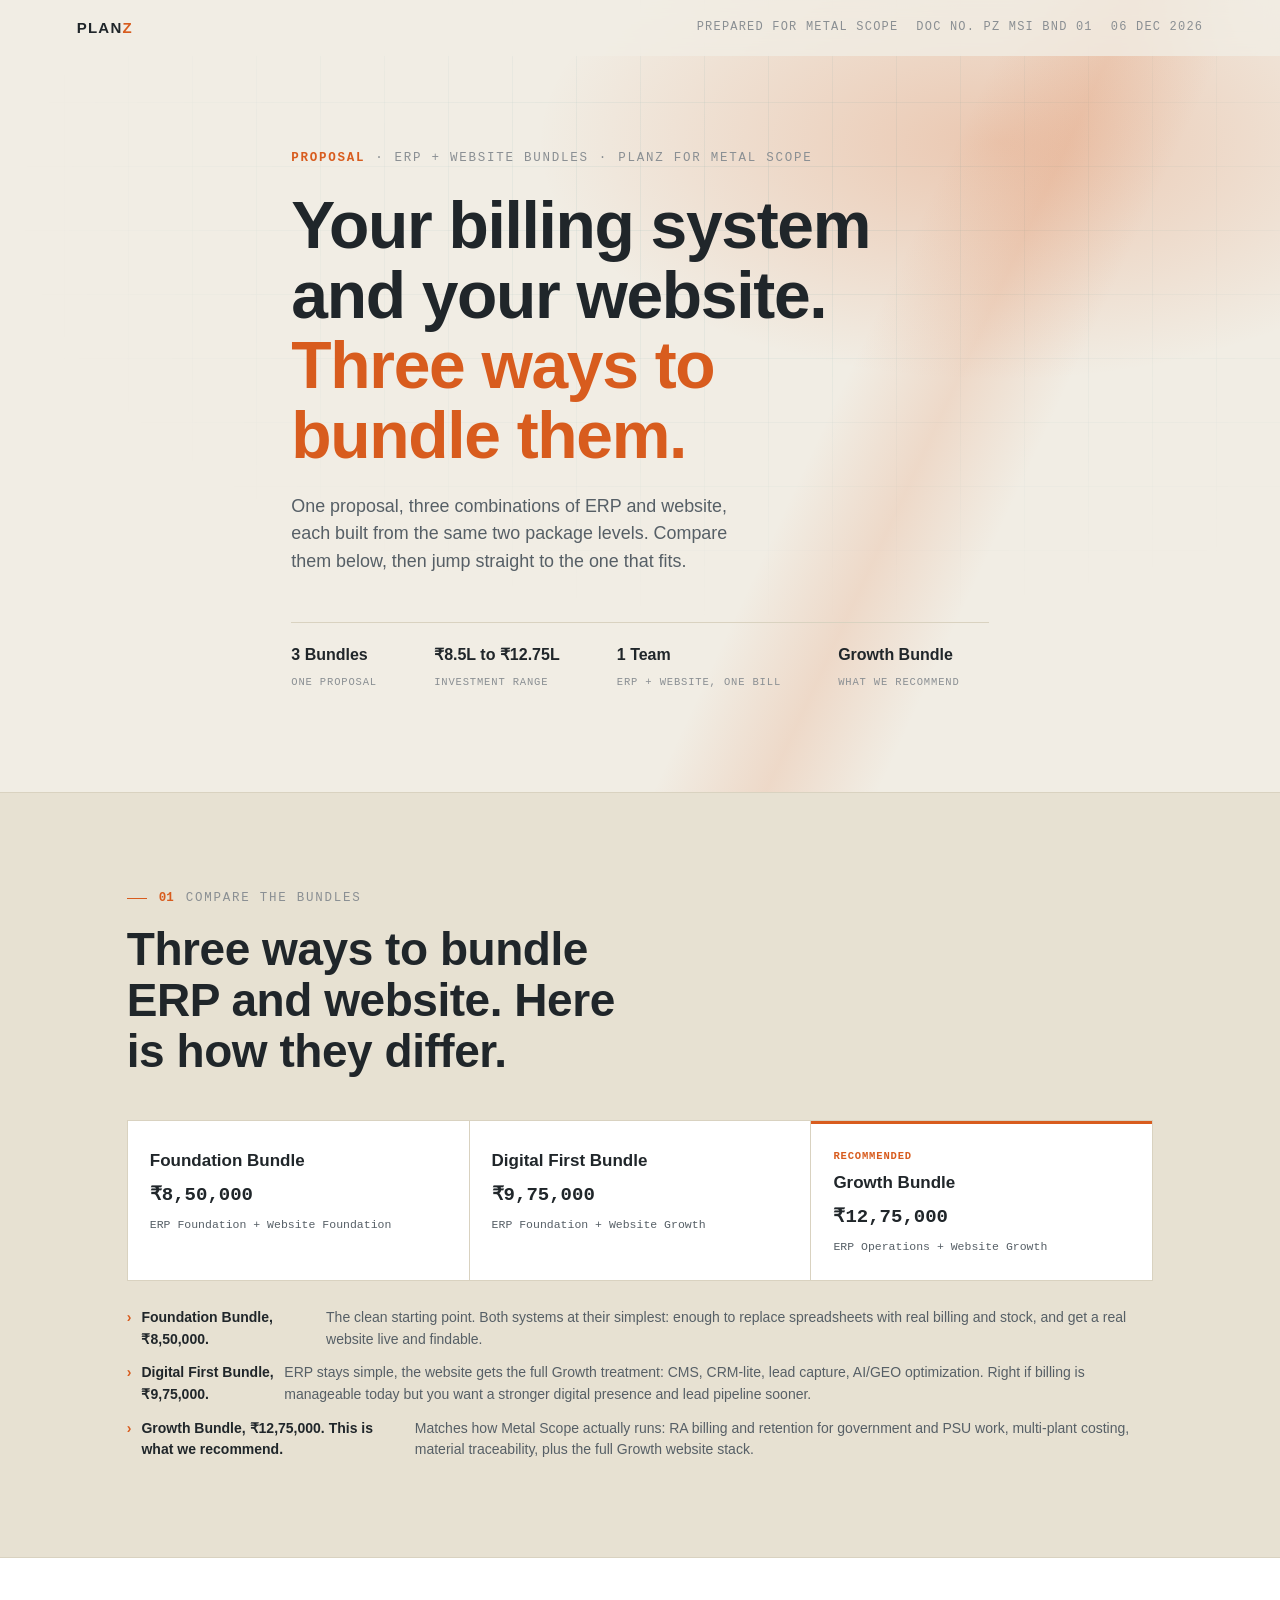
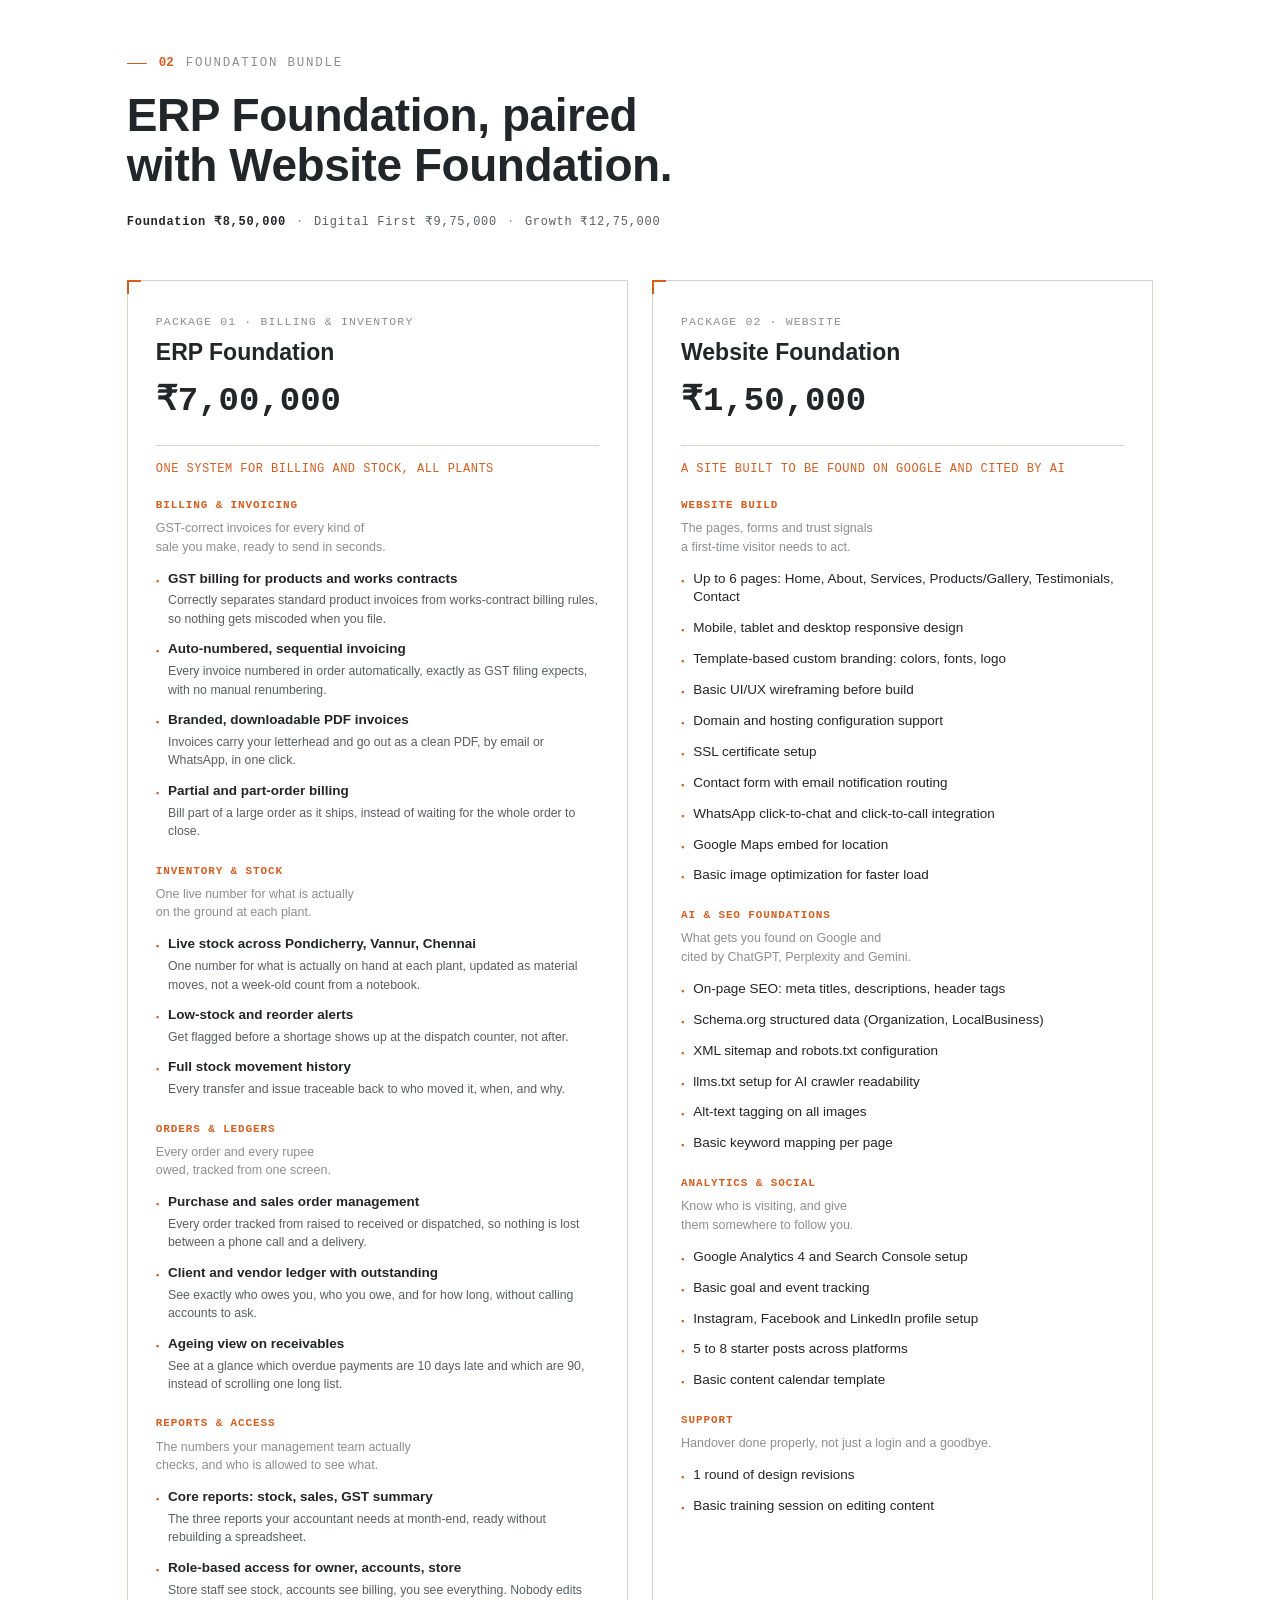
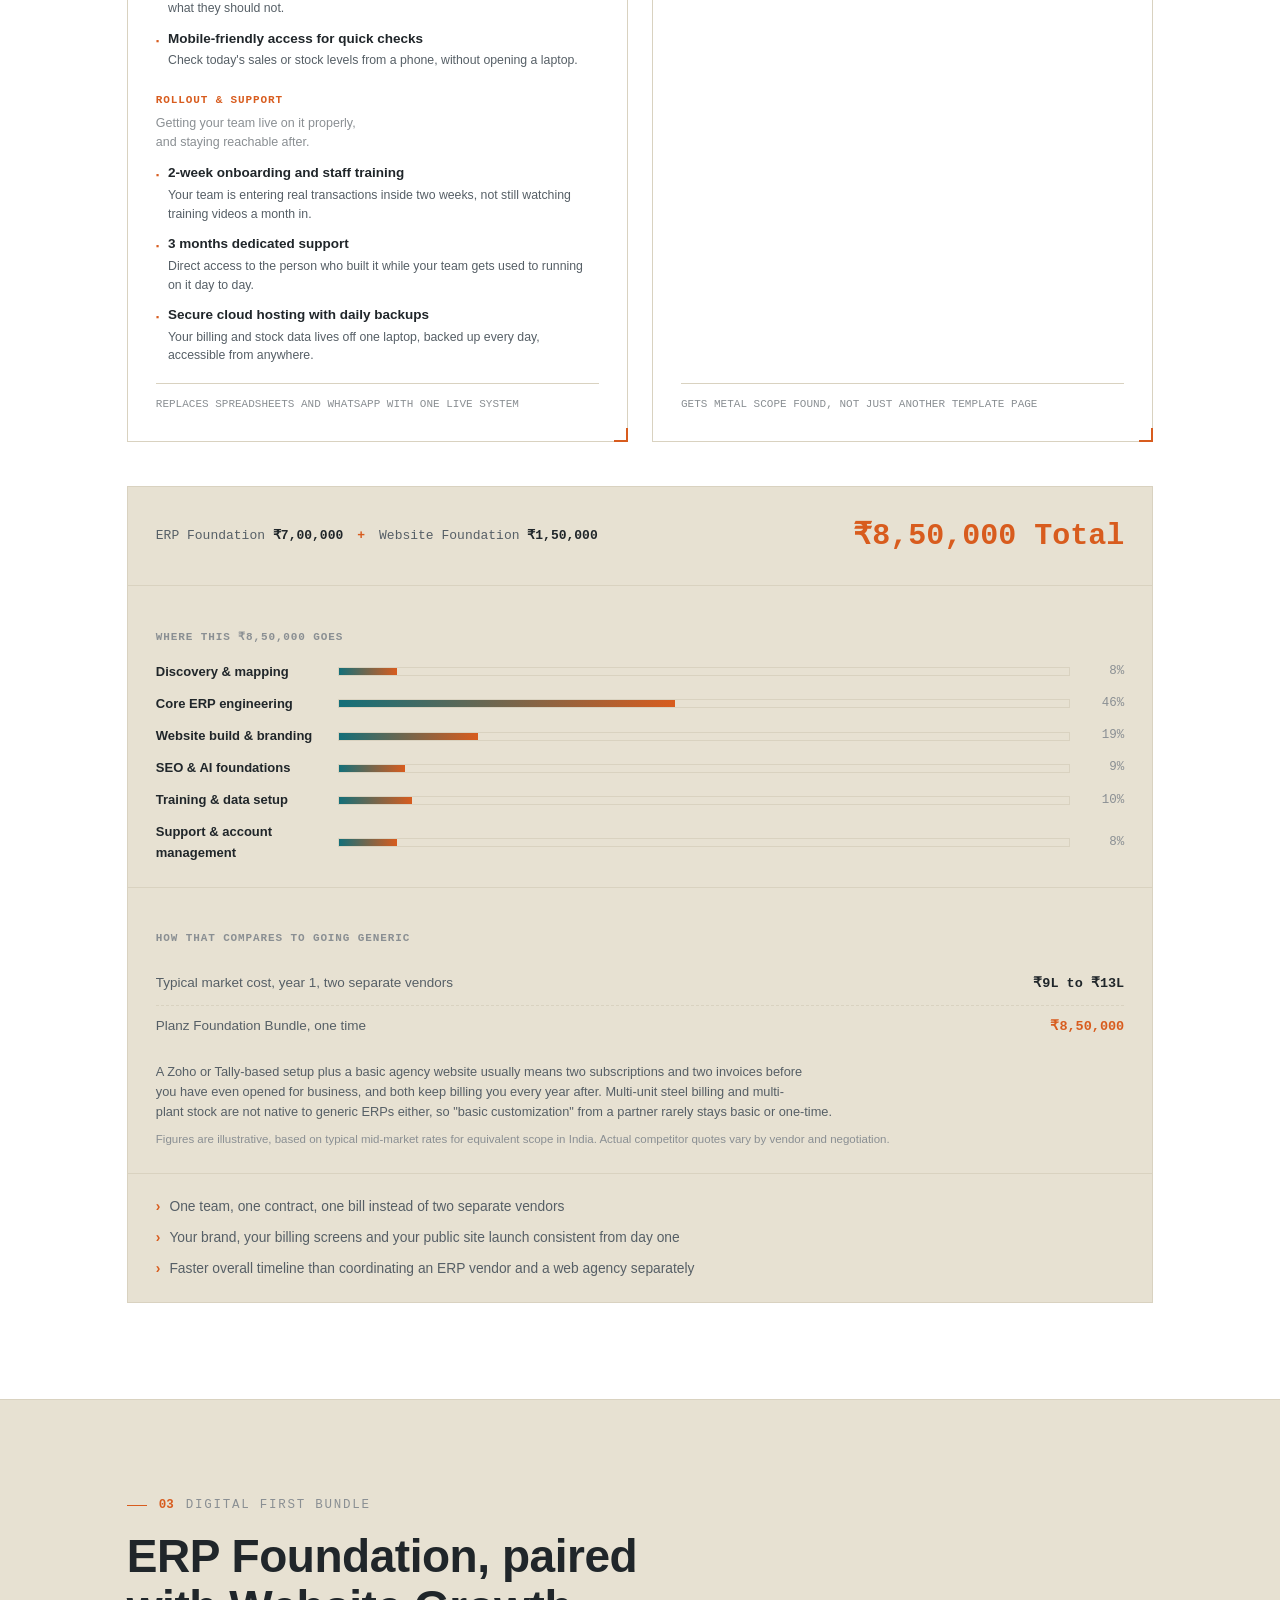
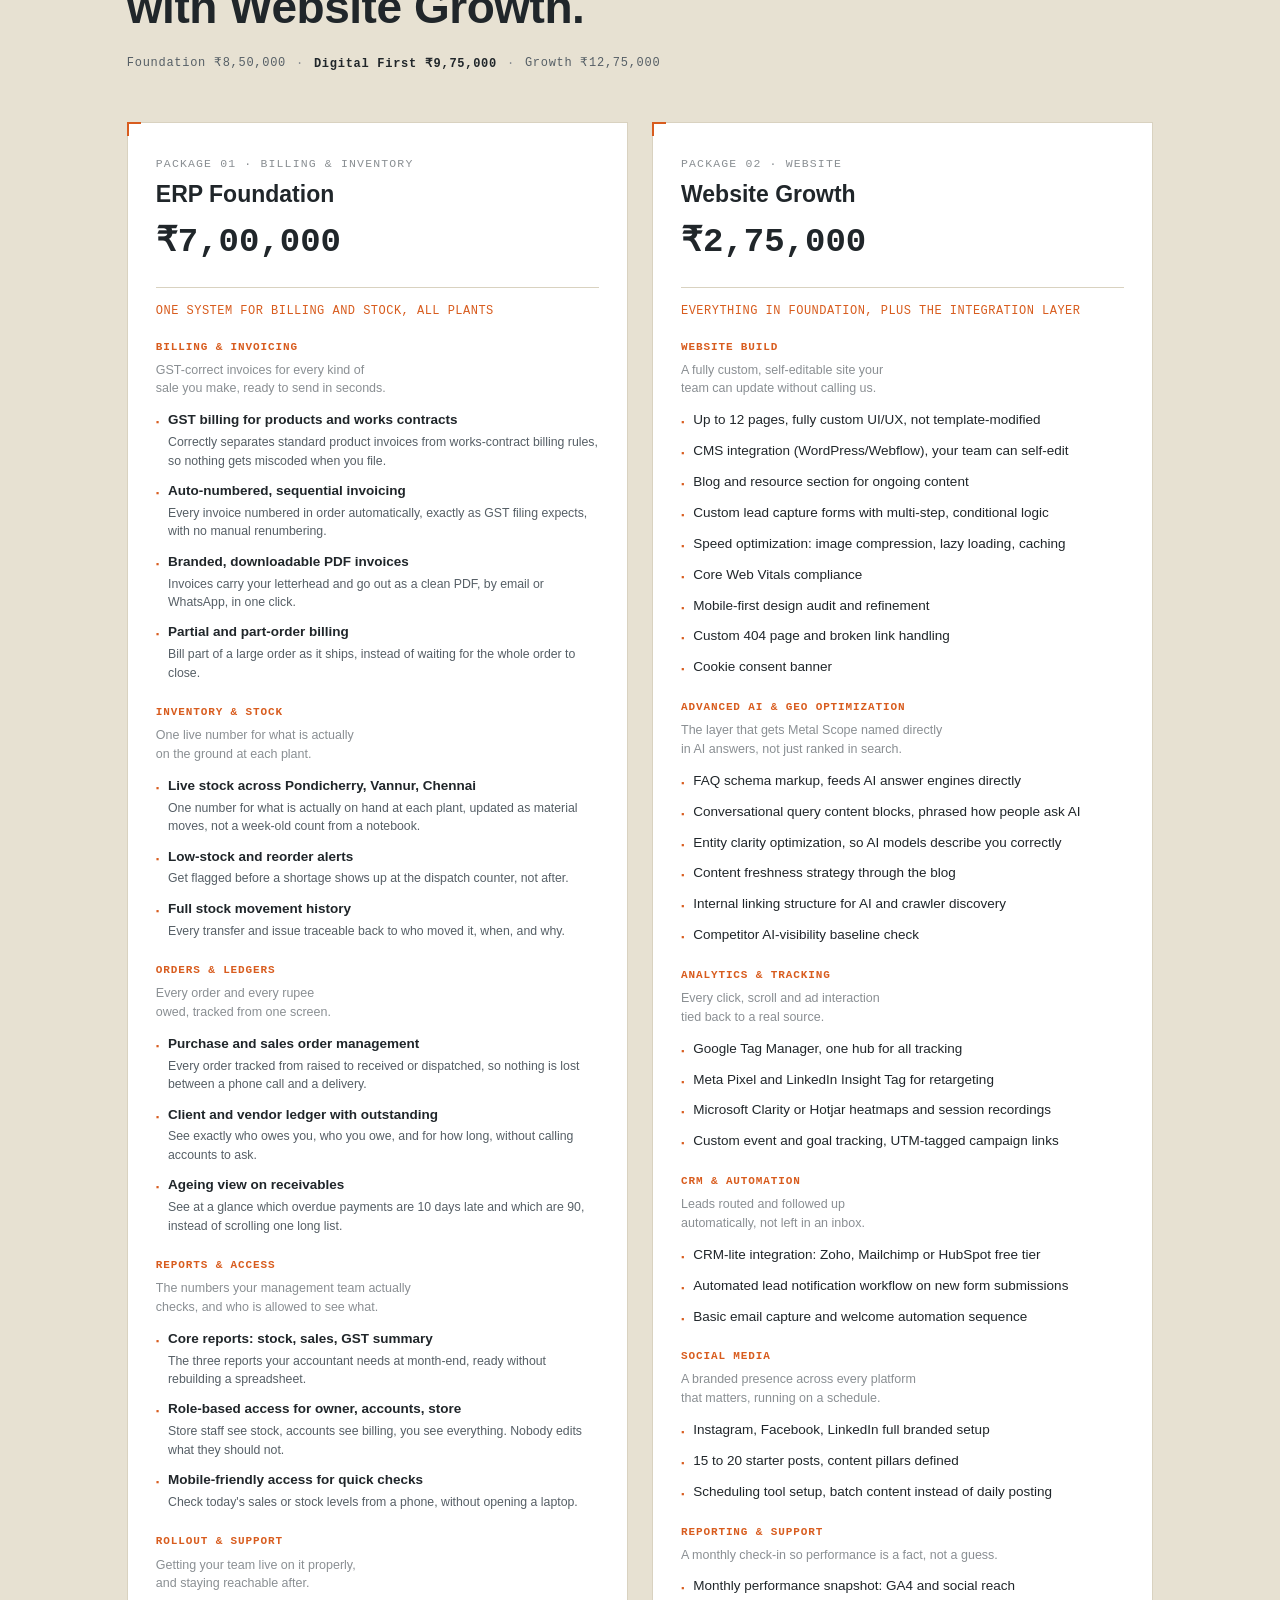
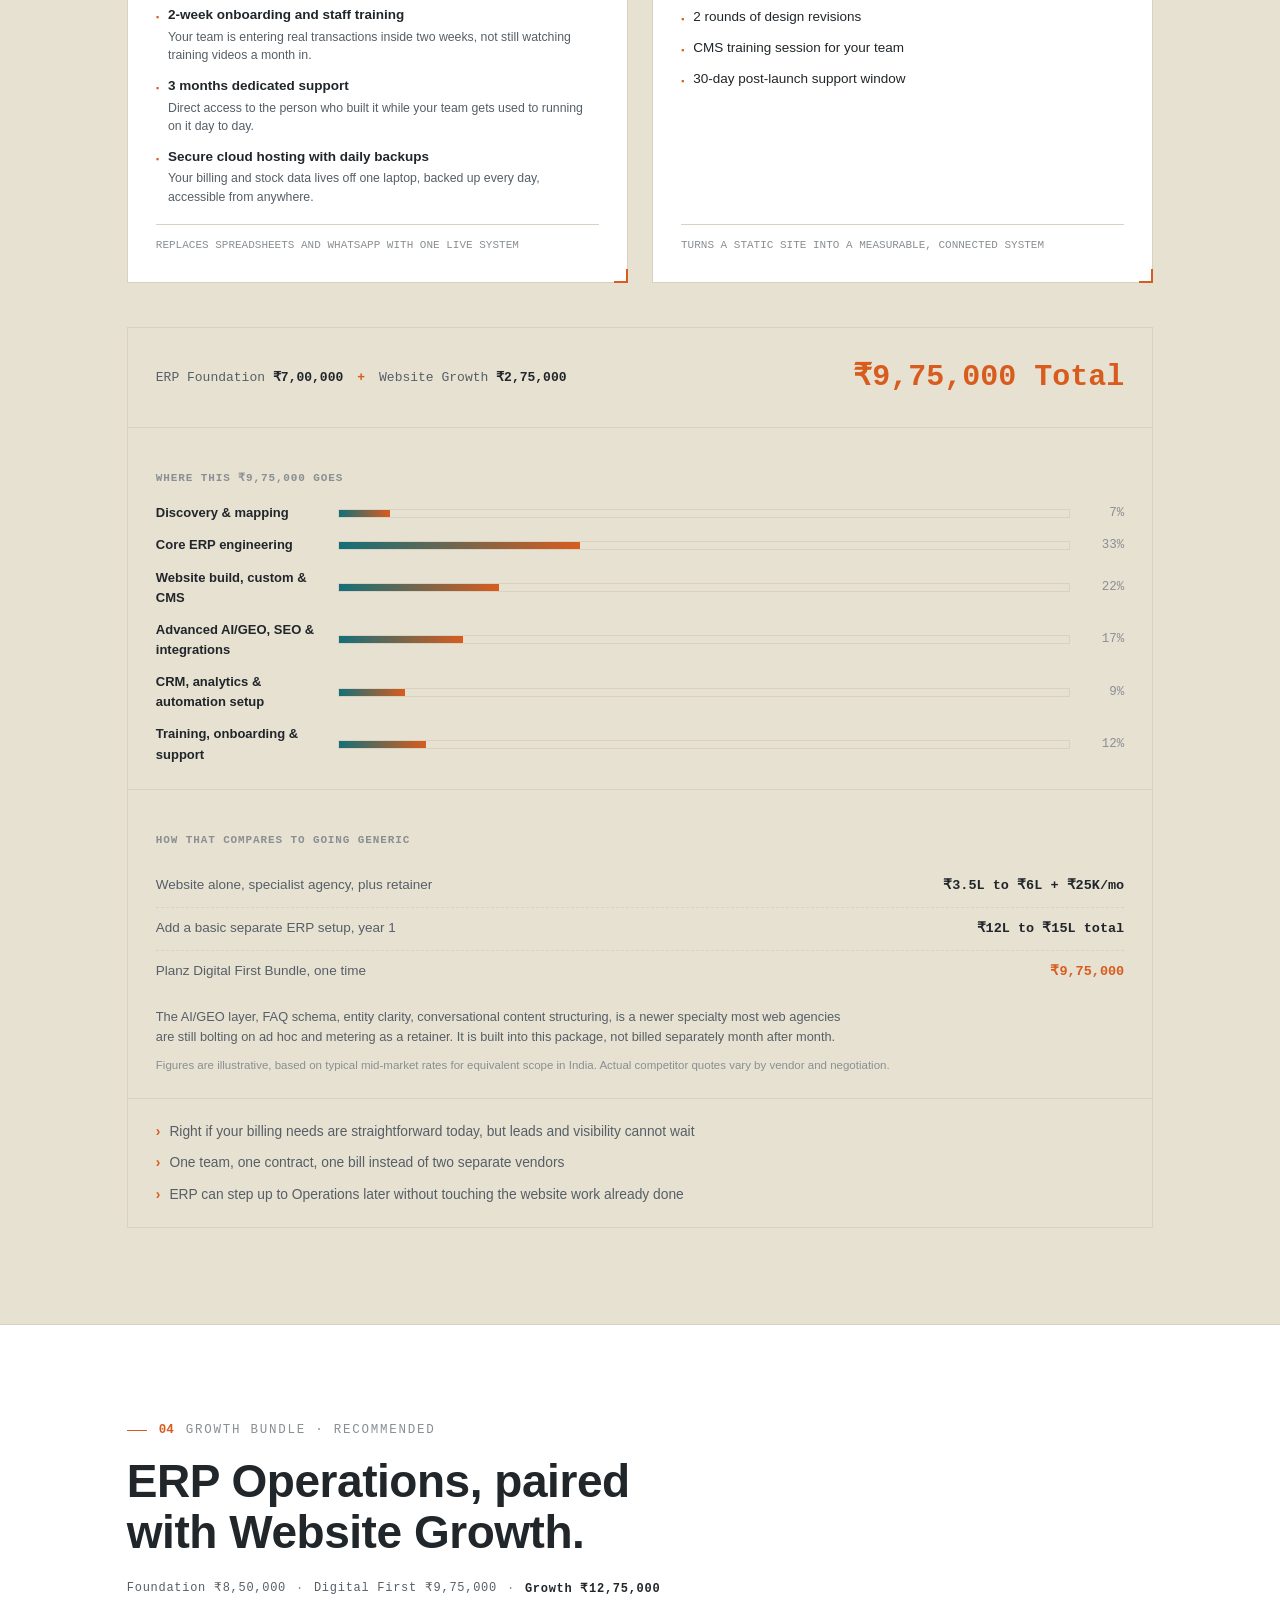
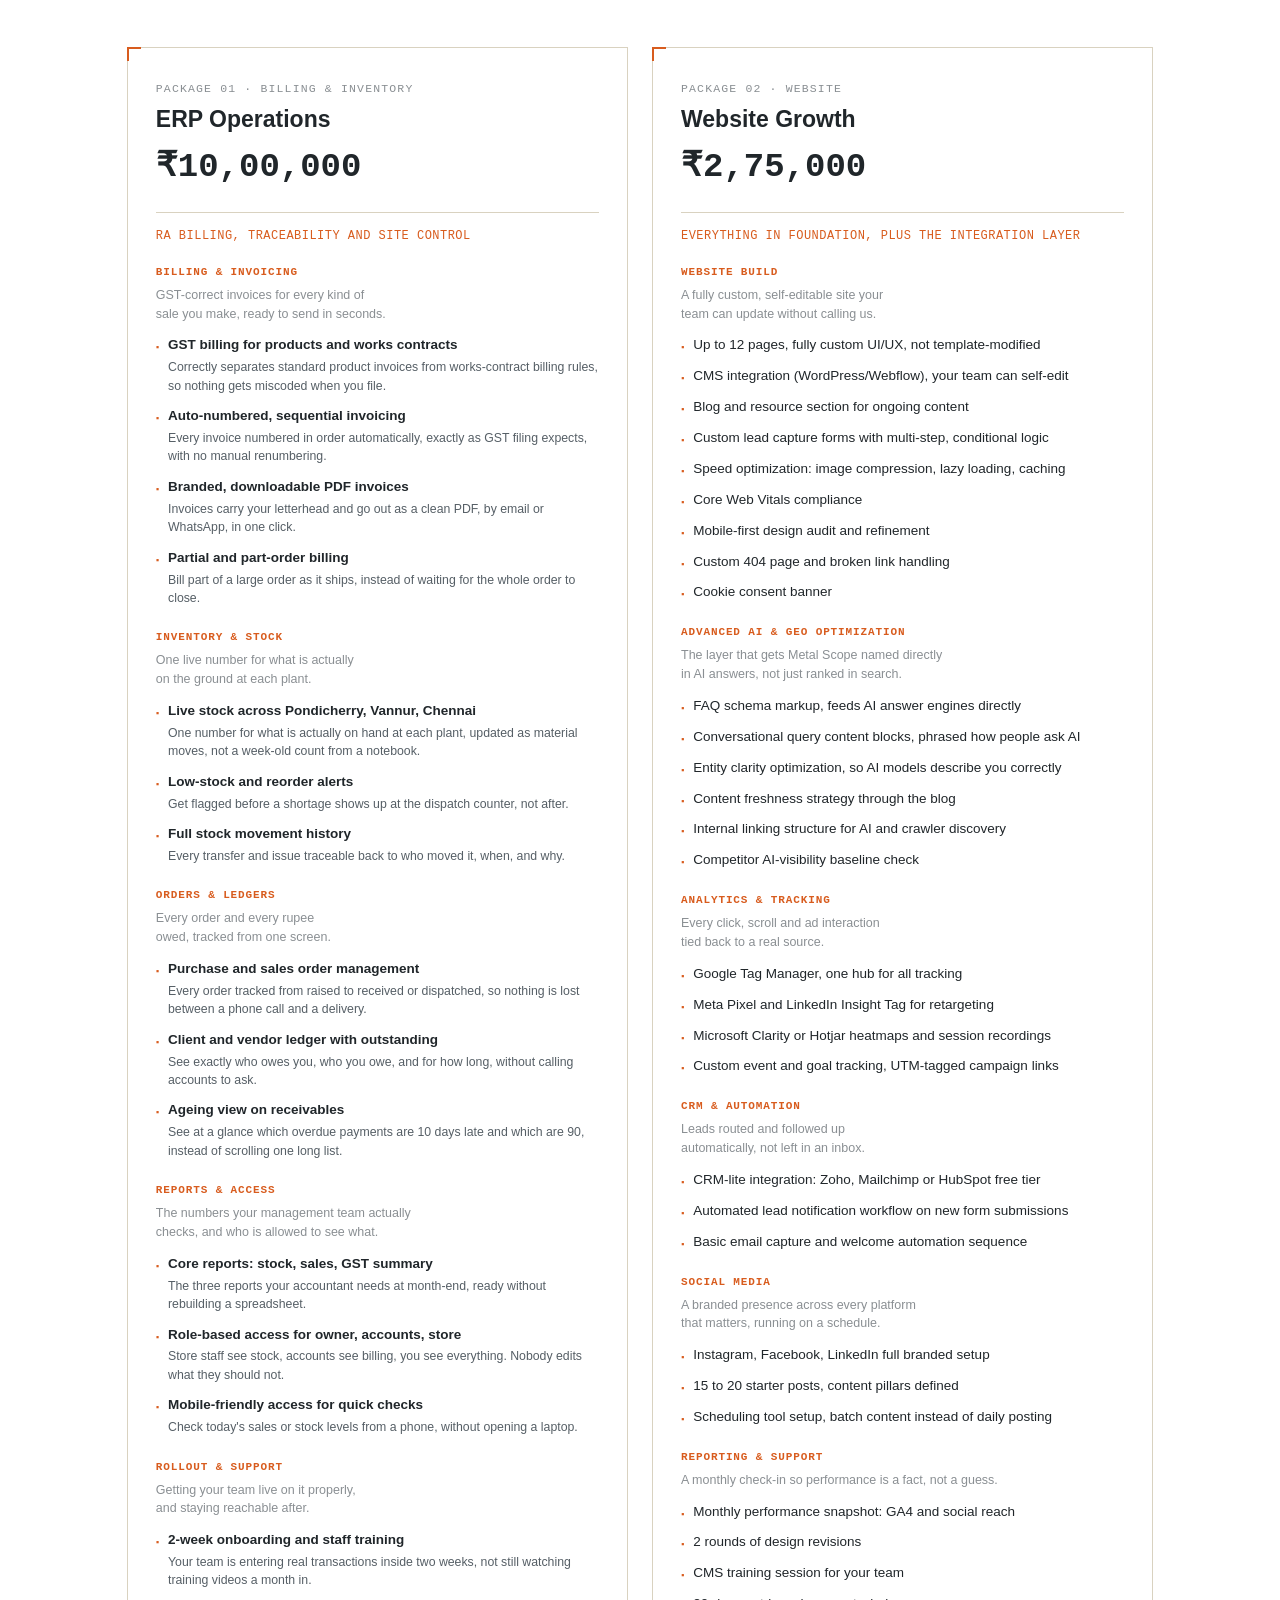
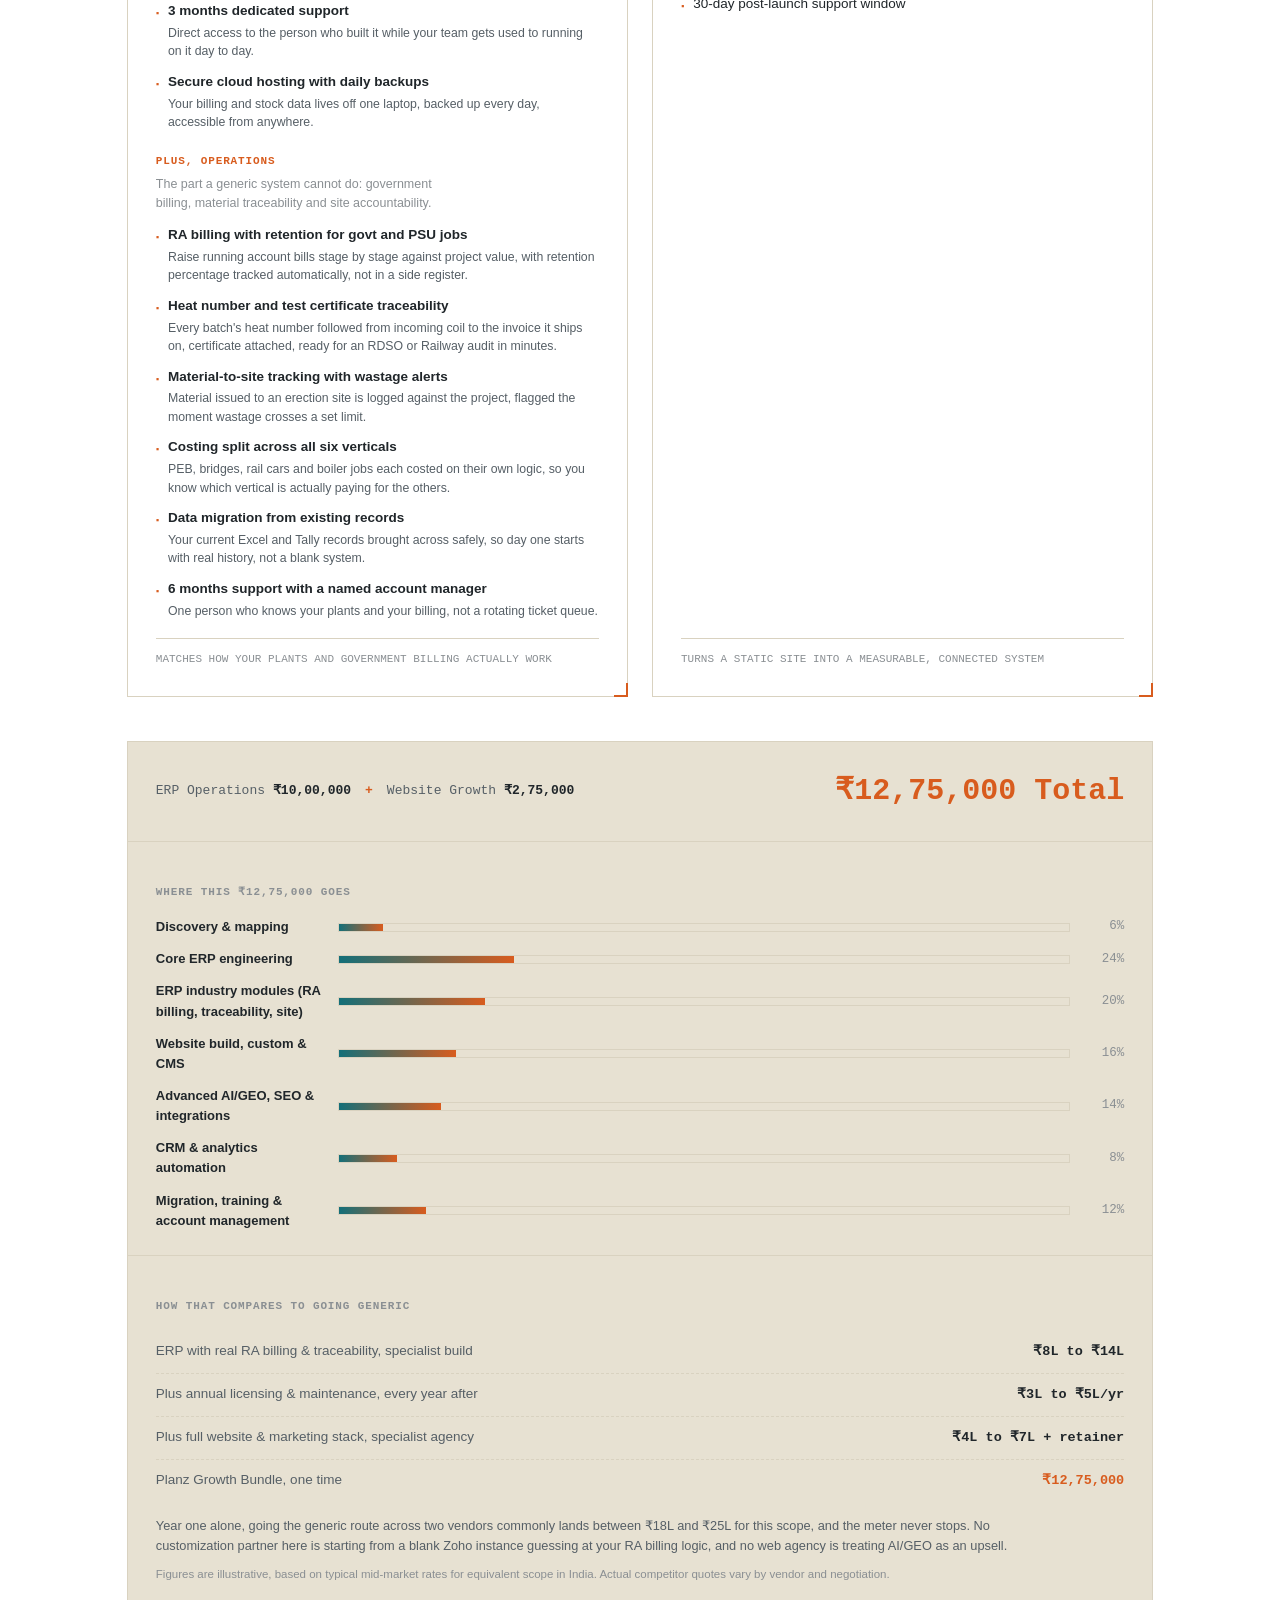
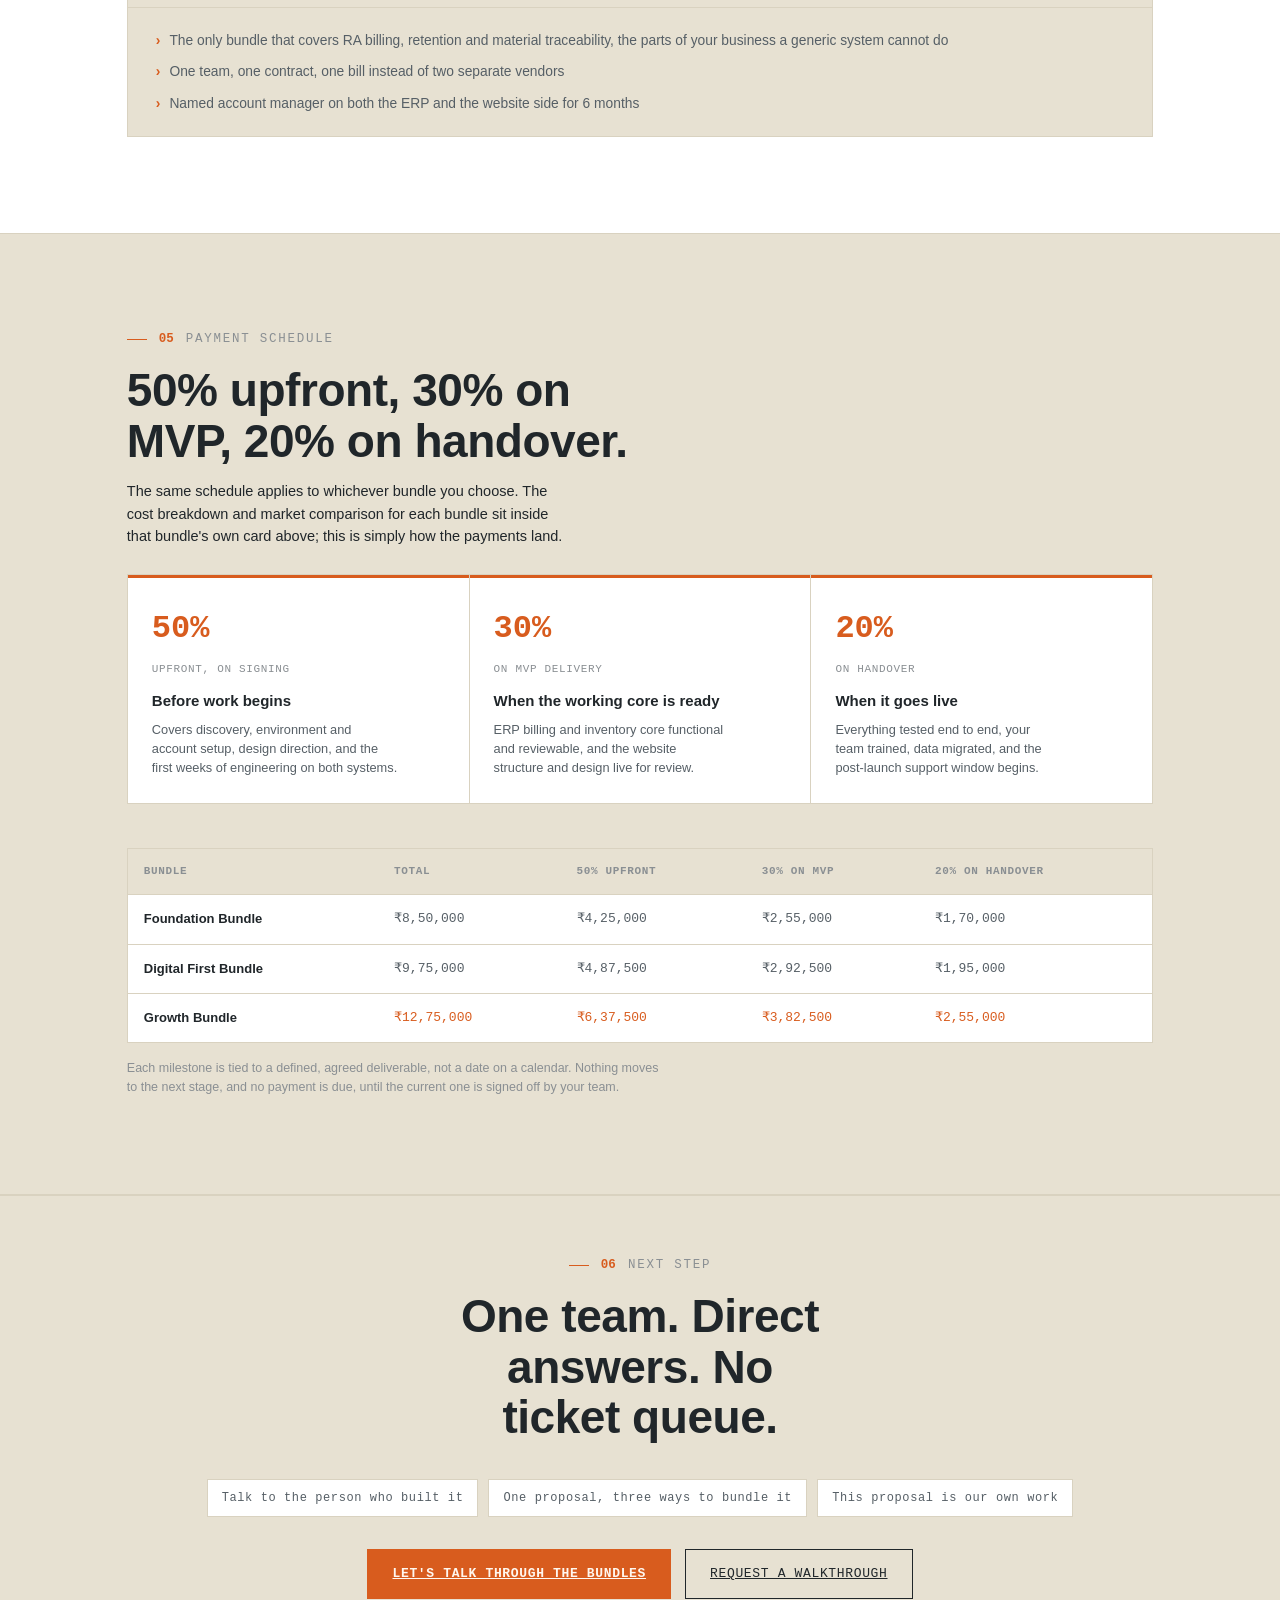
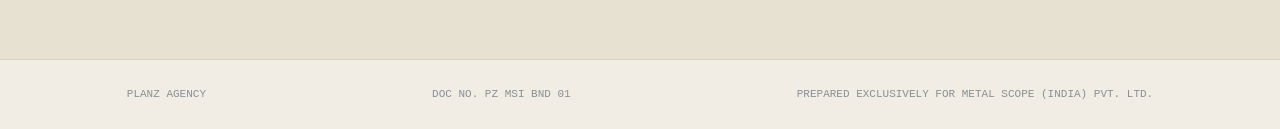
==== commit eb361541: "." ====
--- a/index.html
+++ b/index.html
@@ -191,6 +191,58 @@
 .bundle-why{ padding:22px 28px; display:flex; flex-direction:column; gap:10px; }
 .bundle-why li{ font-size:13.8px; color:var(--ink-dim); display:flex; gap:9px; }
 .bundle-why li::before{ content:"\203A"; color:var(--accent); font-weight:700; flex:none; }
+
+/* ============ IN-CARD PRICE JUSTIFICATION ============ */
+.bundle-breakdown{ padding:24px 28px; border-bottom:1px solid var(--line); }
+.bundle-breakdown h5, .bundle-market h5{
+  font-family:var(--font-mono); font-size:11px; letter-spacing:.08em; text-transform:uppercase; color:var(--ink-faint); margin-bottom:16px;
+}
+.bd-row.small{ grid-template-columns:170px 1fr 42px; gap:12px; }
+@media (max-width:700px){ .bd-row.small{ grid-template-columns:1fr 36px; } .bd-row.small .bd-label{ grid-column:1/3; } }
+.bd-row.small .bd-label{ font-size:13px; }
+.bd-row.small .bd-bar{ background:var(--bg-plate); }
+.breakdown.tight{ margin-top:0; gap:12px; }
+
+.bundle-market{ padding:24px 28px; border-bottom:1px solid var(--line); }
+.mc-row{ display:flex; justify-content:space-between; align-items:baseline; gap:16px; padding:10px 0; border-bottom:1px dashed var(--line); font-size:13.5px; flex-wrap:wrap; }
+.mc-row:last-of-type{ border-bottom:none; }
+.mc-row .mc-label{ color:var(--ink-dim); }
+.mc-row .mc-value{ font-family:var(--font-mono); font-weight:700; color:var(--ink); white-space:nowrap; }
+.mc-row.highlight .mc-value{ color:var(--accent); }
+.mc-note{ margin-top:14px; font-size:12.8px; color:var(--ink-dim); line-height:1.55; }
+.mc-fine{ margin-top:10px; font-size:11.5px; color:var(--ink-faint); line-height:1.5; }
+
+/* ============ COST BREAKDOWN ============ */
+.breakdown{ margin-top:44px; display:flex; flex-direction:column; gap:18px; }
+.bd-row{ display:grid; grid-template-columns:230px 1fr 50px; gap:16px; align-items:center; }
+@media (max-width:700px){ .bd-row{ grid-template-columns:1fr 40px; } .bd-label{ grid-column:1/3; } }
+.bd-label{ font-size:14px; font-weight:700; }
+.bd-label small{ display:block; font-weight:400; color:var(--ink-dim); font-size:12px; margin-top:2px; }
+.bd-bar{ height:9px; background:var(--bg-raise); border:1px solid var(--line); position:relative; overflow:hidden; }
+.bd-fill{ position:absolute; inset:0; width:0%; background:linear-gradient(90deg, var(--blue), var(--accent)); transition:width 1.1s cubic-bezier(.16,.8,.24,1); }
+.bd-pct{ font-family:var(--font-mono); font-size:12.5px; color:var(--ink-faint); text-align:right; }
+
+/* ============ PAYMENT MILESTONES ============ */
+.ms-head{ margin-top:56px; }
+.milestones{ margin-top:26px; display:grid; grid-template-columns:repeat(3,1fr); gap:1px; background:var(--line); border:1px solid var(--line); }
+@media (max-width:820px){ .milestones{ grid-template-columns:1fr; } }
+.milestone{ background:var(--bg-raise); padding:26px 24px; display:flex; flex-direction:column; gap:8px; border-top:3px solid var(--accent); }
+.milestone .ms-pct{ font-family:var(--font-mono); font-size:32px; font-weight:800; color:var(--accent); }
+.milestone .ms-when{ font-family:var(--font-mono); font-size:11px; letter-spacing:.06em; text-transform:uppercase; color:var(--ink-faint); }
+.milestone h4{ font-size:15px; font-weight:800; margin-top:2px; }
+.milestone p{ font-size:12.8px; color:var(--ink-dim); line-height:1.5; }
+
+/* ============ PAYMENT TABLE ============ */
+.pay-wrap{ margin-top:44px; overflow-x:auto; border:1px solid var(--line); }
+table.pay{ width:100%; border-collapse:collapse; min-width:640px; background:var(--bg-raise); }
+table.pay th, table.pay td{ padding:14px 16px; text-align:left; border-bottom:1px solid var(--line); font-size:13px; }
+table.pay thead th{ font-family:var(--font-mono); font-size:11px; letter-spacing:.06em; text-transform:uppercase; color:var(--ink-faint); background:var(--bg-plate); }
+table.pay tbody th{ font-weight:700; color:var(--ink); }
+table.pay td{ font-family:var(--font-mono); color:var(--ink-dim); font-variant-numeric:tabular-nums; }
+table.pay tr.rec th, table.pay tr.rec td{ color:var(--ink); }
+table.pay tr.rec td{ color:var(--accent); }
+table.pay tbody tr:last-child th, table.pay tbody tr:last-child td{ border-bottom:none; }
+.pay-note{ margin-top:16px; font-size:12.5px; color:var(--ink-faint); max-width:80ch; }
 
 /* ============ FOOTER / CTA ============ */
 footer{ padding:0; border-top:1px solid var(--line); }
@@ -413,6 +465,27 @@
         </div>
         <div class="total">&#8377;8,50,000 Total</div>
       </div>
+
+      <div class="bundle-breakdown">
+        <h5>Where this &#8377;8,50,000 goes</h5>
+        <div class="breakdown tight">
+          <div class="bd-row small"><div class="bd-label">Discovery &amp; mapping</div><div class="bd-bar"><div class="bd-fill" data-fill="8"></div></div><div class="bd-pct">8%</div></div>
+          <div class="bd-row small"><div class="bd-label">Core ERP engineering</div><div class="bd-bar"><div class="bd-fill" data-fill="46"></div></div><div class="bd-pct">46%</div></div>
+          <div class="bd-row small"><div class="bd-label">Website build &amp; branding</div><div class="bd-bar"><div class="bd-fill" data-fill="19"></div></div><div class="bd-pct">19%</div></div>
+          <div class="bd-row small"><div class="bd-label">SEO &amp; AI foundations</div><div class="bd-bar"><div class="bd-fill" data-fill="9"></div></div><div class="bd-pct">9%</div></div>
+          <div class="bd-row small"><div class="bd-label">Training &amp; data setup</div><div class="bd-bar"><div class="bd-fill" data-fill="10"></div></div><div class="bd-pct">10%</div></div>
+          <div class="bd-row small"><div class="bd-label">Support &amp; account management</div><div class="bd-bar"><div class="bd-fill" data-fill="8"></div></div><div class="bd-pct">8%</div></div>
+        </div>
+      </div>
+
+      <div class="bundle-market">
+        <h5>How that compares to going generic</h5>
+        <div class="mc-row"><span class="mc-label">Typical market cost, year 1, two separate vendors</span><span class="mc-value">&#8377;9L to &#8377;13L</span></div>
+        <div class="mc-row highlight"><span class="mc-label">Planz Foundation Bundle, one time</span><span class="mc-value">&#8377;8,50,000</span></div>
+        <p class="mc-note">A Zoho or Tally-based setup plus a basic agency website usually means two subscriptions and two invoices before you have even opened for business, and both keep billing you every year after. Multi-unit steel billing and multi-plant stock are not native to generic ERPs either, so "basic customization" from a partner rarely stays basic or one-time.</p>
+        <p class="mc-fine">Figures are illustrative, based on typical mid-market rates for equivalent scope in India. Actual competitor quotes vary by vendor and negotiation.</p>
+      </div>
+
       <ul class="bundle-why">
         <li>One team, one contract, one bill instead of two separate vendors</li>
         <li>Your brand, your billing screens and your public site launch consistent from day one</li>
@@ -579,6 +652,28 @@
         </div>
         <div class="total">&#8377;9,75,000 Total</div>
       </div>
+
+      <div class="bundle-breakdown">
+        <h5>Where this &#8377;9,75,000 goes</h5>
+        <div class="breakdown tight">
+          <div class="bd-row small"><div class="bd-label">Discovery &amp; mapping</div><div class="bd-bar"><div class="bd-fill" data-fill="7"></div></div><div class="bd-pct">7%</div></div>
+          <div class="bd-row small"><div class="bd-label">Core ERP engineering</div><div class="bd-bar"><div class="bd-fill" data-fill="33"></div></div><div class="bd-pct">33%</div></div>
+          <div class="bd-row small"><div class="bd-label">Website build, custom &amp; CMS</div><div class="bd-bar"><div class="bd-fill" data-fill="22"></div></div><div class="bd-pct">22%</div></div>
+          <div class="bd-row small"><div class="bd-label">Advanced AI/GEO, SEO &amp; integrations</div><div class="bd-bar"><div class="bd-fill" data-fill="17"></div></div><div class="bd-pct">17%</div></div>
+          <div class="bd-row small"><div class="bd-label">CRM, analytics &amp; automation setup</div><div class="bd-bar"><div class="bd-fill" data-fill="9"></div></div><div class="bd-pct">9%</div></div>
+          <div class="bd-row small"><div class="bd-label">Training, onboarding &amp; support</div><div class="bd-bar"><div class="bd-fill" data-fill="12"></div></div><div class="bd-pct">12%</div></div>
+        </div>
+      </div>
+
+      <div class="bundle-market">
+        <h5>How that compares to going generic</h5>
+        <div class="mc-row"><span class="mc-label">Website alone, specialist agency, plus retainer</span><span class="mc-value">&#8377;3.5L to &#8377;6L + &#8377;25K/mo</span></div>
+        <div class="mc-row"><span class="mc-label">Add a basic separate ERP setup, year 1</span><span class="mc-value">&#8377;12L to &#8377;15L total</span></div>
+        <div class="mc-row highlight"><span class="mc-label">Planz Digital First Bundle, one time</span><span class="mc-value">&#8377;9,75,000</span></div>
+        <p class="mc-note">The AI/GEO layer, FAQ schema, entity clarity, conversational content structuring, is a newer specialty most web agencies are still bolting on ad hoc and metering as a retainer. It is built into this package, not billed separately month after month.</p>
+        <p class="mc-fine">Figures are illustrative, based on typical mid-market rates for equivalent scope in India. Actual competitor quotes vary by vendor and negotiation.</p>
+      </div>
+
       <ul class="bundle-why">
         <li>Right if your billing needs are straightforward today, but leads and visibility cannot wait</li>
         <li>One team, one contract, one bill instead of two separate vendors</li>
@@ -757,6 +852,30 @@
         </div>
         <div class="total">&#8377;12,75,000 Total</div>
       </div>
+
+      <div class="bundle-breakdown">
+        <h5>Where this &#8377;12,75,000 goes</h5>
+        <div class="breakdown tight">
+          <div class="bd-row small"><div class="bd-label">Discovery &amp; mapping</div><div class="bd-bar"><div class="bd-fill" data-fill="6"></div></div><div class="bd-pct">6%</div></div>
+          <div class="bd-row small"><div class="bd-label">Core ERP engineering</div><div class="bd-bar"><div class="bd-fill" data-fill="24"></div></div><div class="bd-pct">24%</div></div>
+          <div class="bd-row small"><div class="bd-label">ERP industry modules (RA billing, traceability, site)</div><div class="bd-bar"><div class="bd-fill" data-fill="20"></div></div><div class="bd-pct">20%</div></div>
+          <div class="bd-row small"><div class="bd-label">Website build, custom &amp; CMS</div><div class="bd-bar"><div class="bd-fill" data-fill="16"></div></div><div class="bd-pct">16%</div></div>
+          <div class="bd-row small"><div class="bd-label">Advanced AI/GEO, SEO &amp; integrations</div><div class="bd-bar"><div class="bd-fill" data-fill="14"></div></div><div class="bd-pct">14%</div></div>
+          <div class="bd-row small"><div class="bd-label">CRM &amp; analytics automation</div><div class="bd-bar"><div class="bd-fill" data-fill="8"></div></div><div class="bd-pct">8%</div></div>
+          <div class="bd-row small"><div class="bd-label">Migration, training &amp; account management</div><div class="bd-bar"><div class="bd-fill" data-fill="12"></div></div><div class="bd-pct">12%</div></div>
+        </div>
+      </div>
+
+      <div class="bundle-market">
+        <h5>How that compares to going generic</h5>
+        <div class="mc-row"><span class="mc-label">ERP with real RA billing &amp; traceability, specialist build</span><span class="mc-value">&#8377;8L to &#8377;14L</span></div>
+        <div class="mc-row"><span class="mc-label">Plus annual licensing &amp; maintenance, every year after</span><span class="mc-value">&#8377;3L to &#8377;5L/yr</span></div>
+        <div class="mc-row"><span class="mc-label">Plus full website &amp; marketing stack, specialist agency</span><span class="mc-value">&#8377;4L to &#8377;7L + retainer</span></div>
+        <div class="mc-row highlight"><span class="mc-label">Planz Growth Bundle, one time</span><span class="mc-value">&#8377;12,75,000</span></div>
+        <p class="mc-note">Year one alone, going the generic route across two vendors commonly lands between &#8377;18L and &#8377;25L for this scope, and the meter never stops. No customization partner here is starting from a blank Zoho instance guessing at your RA billing logic, and no web agency is treating AI/GEO as an upsell.</p>
+        <p class="mc-fine">Figures are illustrative, based on typical mid-market rates for equivalent scope in India. Actual competitor quotes vary by vendor and negotiation.</p>
+      </div>
+
       <ul class="bundle-why">
         <li>The only bundle that covers RA billing, retention and material traceability, the parts of your business a generic system cannot do</li>
         <li>One team, one contract, one bill instead of two separate vendors</li>
@@ -766,11 +885,55 @@
   </div>
 </section>
 
+<!-- ================= PAYMENT SCHEDULE ================= -->
+<section class="band band-plate" id="investment">
+  <div class="wrap">
+    <div data-reveal>
+      <div class="eyebrow"><span class="en">05</span><span class="el">Payment schedule</span></div>
+      <h2 class="h-section">50% upfront, 30% on MVP, 20% on handover.</h2>
+      <p class="grp-sub" style="margin-top:14px;max-width:70ch;font-size:14.5px;">The same schedule applies to whichever bundle you choose. The cost breakdown and market comparison for each bundle sit inside that bundle's own card above; this is simply how the payments land.</p>
+    </div>
+
+    <div class="milestones" data-reveal>
+      <div class="milestone">
+        <div class="ms-pct">50%</div>
+        <div class="ms-when">Upfront, on signing</div>
+        <h4>Before work begins</h4>
+        <p>Covers discovery, environment and account setup, design direction, and the first weeks of engineering on both systems.</p>
+      </div>
+      <div class="milestone">
+        <div class="ms-pct">30%</div>
+        <div class="ms-when">On MVP delivery</div>
+        <h4>When the working core is ready</h4>
+        <p>ERP billing and inventory core functional and reviewable, and the website structure and design live for review.</p>
+      </div>
+      <div class="milestone">
+        <div class="ms-pct">20%</div>
+        <div class="ms-when">On handover</div>
+        <h4>When it goes live</h4>
+        <p>Everything tested end to end, your team trained, data migrated, and the post-launch support window begins.</p>
+      </div>
+    </div>
+
+    <div class="pay-wrap" data-reveal>
+      <table class="pay">
+        <thead><tr><th>Bundle</th><th>Total</th><th>50% Upfront</th><th>30% On MVP</th><th>20% On Handover</th></tr></thead>
+        <tbody>
+          <tr><th>Foundation Bundle</th><td>&#8377;8,50,000</td><td>&#8377;4,25,000</td><td>&#8377;2,55,000</td><td>&#8377;1,70,000</td></tr>
+          <tr><th>Digital First Bundle</th><td>&#8377;9,75,000</td><td>&#8377;4,87,500</td><td>&#8377;2,92,500</td><td>&#8377;1,95,000</td></tr>
+          <tr class="rec"><th>Growth Bundle</th><td>&#8377;12,75,000</td><td>&#8377;6,37,500</td><td>&#8377;3,82,500</td><td>&#8377;2,55,000</td></tr>
+        </tbody>
+      </table>
+    </div>
+    <p class="pay-note" data-reveal>Each milestone is tied to a defined, agreed deliverable, not a date on a calendar. Nothing moves to the next stage, and no payment is due, until the current one is signed off by your team.</p>
+  </div>
+</section>
+
 <!-- ================= CTA / FOOTER ================= -->
 <footer>
   <div class="cta-bar">
     <div class="wrap" data-reveal style="padding-left:0;padding-right:0;">
-      <div class="eyebrow" style="justify-content:center;"><span class="en">05</span><span class="el">Next step</span></div>
+      <div class="eyebrow" style="justify-content:center;"><span class="en">06</span><span class="el">Next step</span></div>
       <h2 class="h-section">One team. Direct answers. No ticket queue.</h2>
       <div class="tag-row">
         <div class="tag">Talk to the person who built it</div>
@@ -816,8 +979,19 @@
       });
     }, { threshold:0.12, rootMargin:'0px 0px -6% 0px' });
     document.querySelectorAll('[data-reveal]').forEach(function(el){ io.observe(el); });
+
+    var bars = new IntersectionObserver(function(entries){
+      entries.forEach(function(entry){
+        if(entry.isIntersecting){
+          entry.target.style.width = entry.target.getAttribute('data-fill') + '%';
+          bars.unobserve(entry.target);
+        }
+      });
+    }, { threshold:0.5 });
+    document.querySelectorAll('.bd-fill').forEach(function(el){ bars.observe(el); });
   } else {
     document.querySelectorAll('[data-reveal]').forEach(function(el){ el.classList.add('is-visible'); });
+    document.querySelectorAll('.bd-fill').forEach(function(el){ el.style.width = el.getAttribute('data-fill') + '%'; });
   }
 
   if(!reduced){
